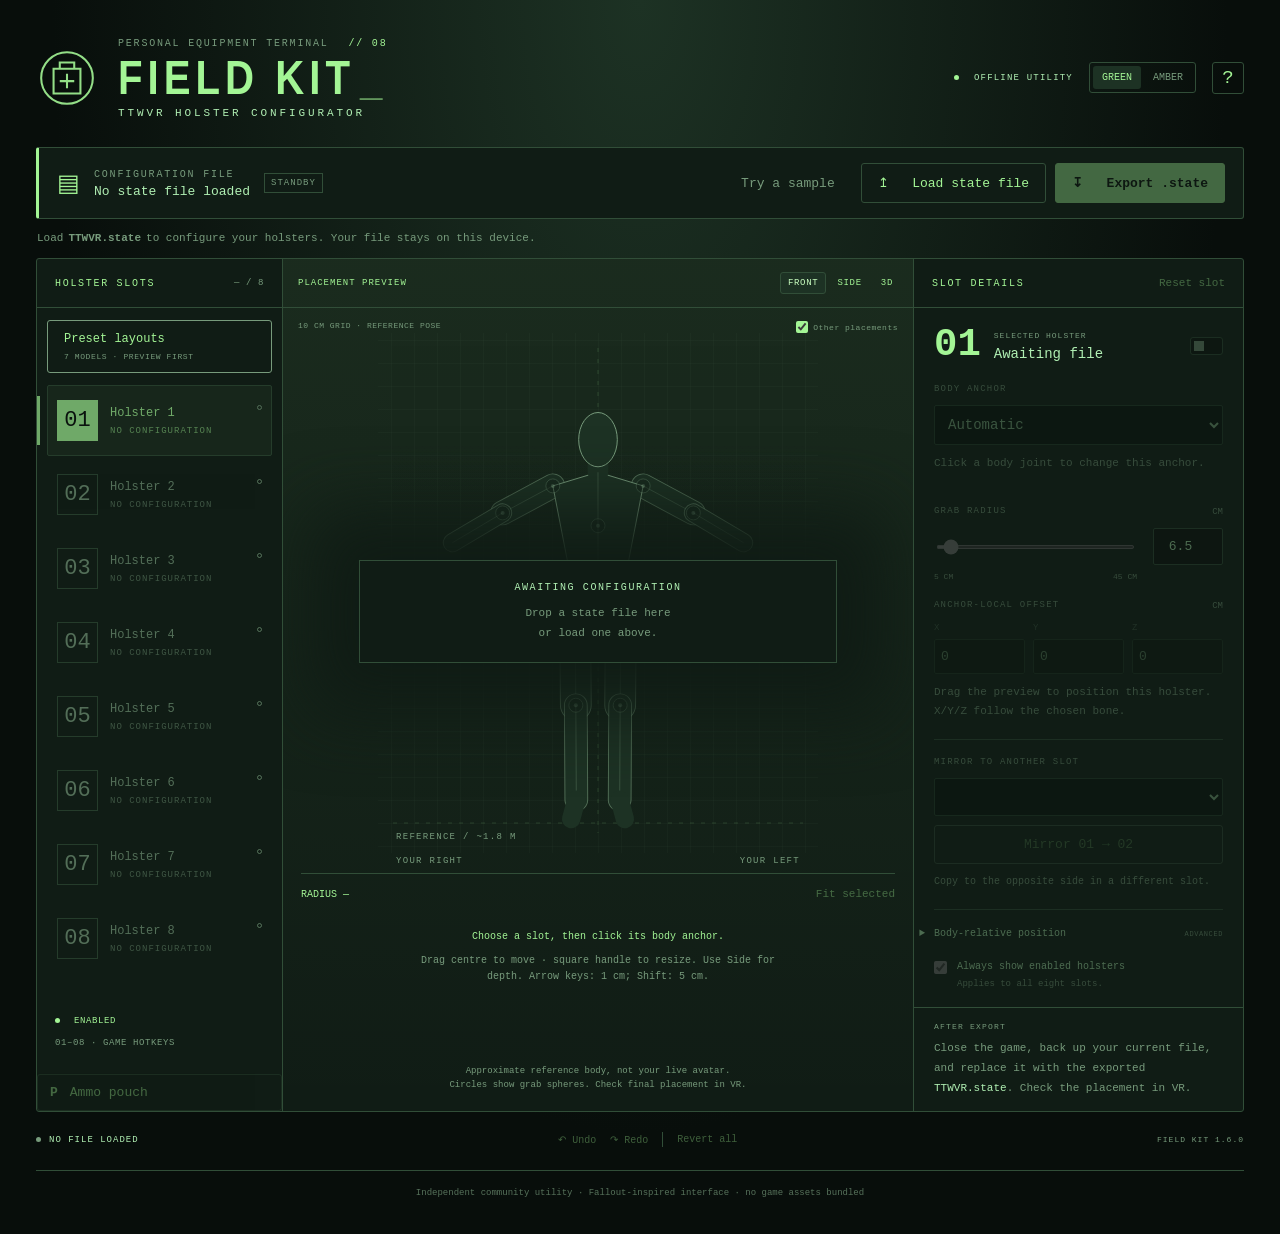
==== tools/holster-editor/index.html @ 1ef0daf2 "Add ammo pouches to presets and a 3D holster editor" ====
<!doctype html>
<!-- SPDX-License-Identifier: GPL-3.0-only -->
<html lang="en" data-theme="green">
<head>
<meta charset="utf-8">
<meta name="viewport" content="width=device-width, initial-scale=1">
<meta name="color-scheme" content="dark">
<meta http-equiv="Content-Security-Policy" content="default-src 'none'; script-src 'unsafe-inline'; style-src 'unsafe-inline'; img-src data: blob:; connect-src 'none'; base-uri 'none'; form-action 'none'">
<title>Field Kit · TTWVR Holster Editor</title>
<style>/* SPDX-License-Identifier: GPL-3.0-only */
:root{color-scheme:dark;--ink:#b0efb3;--muted:#779b7c;--accent:#a3f595;--bright:#c9ffc0;--line:#314e38;--dim:#1d3224;--panel:#101c15;--bg:#080e0b;--tint:rgba(163,245,149,.07);--alert:#edc58e;--red:#ffa5a1;font-family:Consolas,'Liberation Mono','Courier New',monospace;font-size:13px}
:root[data-theme=amber]{--ink:#eed29d;--muted:#ad946b;--accent:#ffc467;--bright:#ffe3ad;--line:#514329;--dim:#352d1e;--panel:#1b1810;--bg:#100e08;--tint:rgba(255,196,103,.07)}
*{box-sizing:border-box}body{margin:0;background:radial-gradient(ellipse at 50% 0,var(--dim),transparent 65%),var(--bg);color:var(--ink);min-height:100vh}button,input,select{font:inherit}button{cursor:pointer;border:1px solid var(--line);background:transparent;color:var(--accent);padding:11px 16px;border-radius:3px;transition:background .12s,border-color .12s}button:hover:not(:disabled){background:var(--tint);border-color:var(--accent)}button:disabled{cursor:default;opacity:.35}button.primary{background:var(--accent);border-color:var(--accent);color:var(--bg);font-weight:bold}button.primary:hover:not(:disabled){background:var(--bright)}button.quiet{border-color:transparent;color:var(--muted)}button.text-button{border:0;padding:2px 0;font-size:11px}button.icon-button{width:32px;height:32px;padding:0;font-size:19px}button:focus-visible,input:focus-visible,select:focus-visible,summary:focus-visible,[role=button]:focus-visible{outline:2px solid var(--bright);outline-offset:4px}button,input,select{touch-action:manipulation}h1,h2,h3,p{margin:0}.app{max-width:1440px;padding:36px 36px 18px;margin:auto}.masthead{display:flex;justify-content:space-between;align-items:center;gap:28px;margin-bottom:28px}.identity{display:flex;align-items:center;gap:20px}.emblem{width:62px;fill:none;stroke:var(--accent);stroke-width:2;opacity:.9}.eyebrow{font-size:10px;letter-spacing:1.8px;color:var(--muted);line-height:1.5}.serial{color:var(--accent);margin-left:12px}h1{font-family:'Arial Narrow','Liberation Sans Narrow',Impact,sans-serif;font-stretch:condensed;font-size:49px;line-height:1.05;letter-spacing:5px;font-weight:700;color:var(--accent)}.cursor{opacity:.55;margin-left:5px}.subtitle{font-size:11px;letter-spacing:2.9px;margin-top:5px}.header-controls{display:flex;align-items:center;gap:16px}.local-badge{font-size:9px;letter-spacing:1.2px;white-space:nowrap}.local-badge i,.dot-key i,.status-light{display:inline-block;background:var(--accent);border-radius:50%;width:5px;height:5px;margin-right:8px}.themes{display:flex;border:1px solid var(--line);padding:3px;border-radius:3px;gap:3px}.themes button{border:0;padding:6px 9px;font-size:10px;color:var(--muted)}.themes button[aria-pressed=true]{background:var(--dim);color:var(--accent)}.file-bar{display:flex;justify-content:space-between;align-items:center;gap:24px;border:1px solid var(--line);border-left:3px solid var(--accent);padding:15px 18px;background:var(--panel);border-radius:3px}.file-info{display:flex;align-items:center;gap:14px;min-width:0}.file-info>div{min-width:0}.file-icon{font-size:24px;color:var(--accent)}#filename{margin-top:2px;white-space:nowrap;overflow:hidden;text-overflow:ellipsis;max-width:340px}.badge{font-size:9px;letter-spacing:1px;color:var(--muted);border:1px solid var(--line);padding:4px 6px;white-space:nowrap}.badge.changed{color:var(--alert);border-color:var(--alert)}.file-actions{display:flex;gap:9px;flex-shrink:0}.notice{font-size:11px;color:var(--muted);min-height:39px;display:flex;align-items:center;flex-wrap:wrap;gap:0 5px;padding:10px 1px;line-height:1.55}.notice.error{color:var(--red)}.notice.success{color:var(--accent)}.workspace{display:grid;grid-template-columns:246px minmax(290px,1fr) 330px;border:1px solid var(--line);background:var(--panel);border-radius:3px;overflow:hidden;position:relative}.workspace.dragover{outline:2px dashed var(--accent);outline-offset:4px}.panel-title{display:flex;justify-content:space-between;align-items:center;padding:17px 18px;border-bottom:1px solid var(--line);height:49px;gap:8px}.panel-title h2{font-size:10px;letter-spacing:1.7px;font-weight:normal;color:var(--accent)}.panel-title>span{color:var(--muted);font-size:9px;letter-spacing:.6px}.slots-panel{border-right:1px solid var(--line);display:flex;flex-direction:column}.slot-list{padding:10px}.slot{width:100%;padding:14px 9px;border:1px solid transparent;display:flex;align-items:center;gap:12px;text-align:left;border-radius:2px;position:relative;margin-bottom:3px;color:var(--muted)}.slot:disabled{opacity:.65}.slot.selected{background:var(--tint);border-color:var(--line);color:var(--accent)}.slot.selected:before{content:'';position:absolute;width:3px;inset:10px auto 10px -11px;background:var(--accent)}.slot-num{font-size:22px;line-height:1;border:1px solid var(--line);width:41px;height:41px;display:grid;place-items:center;flex-shrink:0}.slot.selected .slot-num{border-color:var(--accent);background:var(--accent);color:var(--bg)}.slot-text{display:flex;flex-direction:column;gap:6px;flex:1;min-width:0}.slot-label{font-size:11px;white-space:nowrap}.slot-detail{font-size:9px;letter-spacing:1px;opacity:.7}.slot-dot{width:5px;height:5px;border:1px solid var(--muted);border-radius:50%;align-self:flex-start;margin-top:5px;flex-shrink:0}.slot-dot.on{background:var(--accent);border-color:var(--accent)}.slot-footer{margin-top:auto;padding:15px 18px 18px;display:flex;flex-direction:column;gap:12px;font-size:9px;color:var(--muted);letter-spacing:.6px}.dot-key{color:var(--accent)}.map-panel{min-width:0;display:flex;flex-direction:column;background:linear-gradient(180deg,var(--tint),transparent)}.body-view{position:relative;flex:1;min-height:440px;display:flex;align-items:center;justify-content:center;overflow:hidden}#body-map{width:100%;max-height:540px;display:block;overflow:visible}.map-grid{color:var(--accent);opacity:.13}.guide-line{stroke:var(--accent);stroke-width:.6;stroke-dasharray:4 7;opacity:.25}.figure-fill{fill:var(--tint);stroke:var(--muted);stroke-width:1.4;stroke-linejoin:round}.figure-detail{fill:none;stroke:var(--muted);stroke-width:1;opacity:.6}.map-direction{font:9px Consolas,monospace;letter-spacing:1.3px;fill:var(--muted)}.map-corner{position:absolute;top:18px;color:var(--muted);font-size:8px;line-height:1.6;letter-spacing:1px}.top-left{left:18px}.top-right{right:18px;font-size:12px;word-spacing:10px}.top-right span{opacity:.3}.anchor-point{cursor:pointer;color:var(--muted)}.anchor-point .hit-area{fill:transparent;stroke:none}.anchor-point .ring{fill:var(--panel);stroke:currentColor;stroke-width:1}.anchor-point .core{fill:currentColor}.anchor-point .anchor-label{fill:currentColor;font-size:8px;letter-spacing:.2px}.anchor-point .leader{fill:none;stroke:currentColor;stroke-width:.6;opacity:.6}.anchor-point.selected,.anchor-point:hover{color:var(--accent)}.anchor-point.selected .ring{stroke-width:2;fill:var(--dim)}.anchor-point.selected .core{r:4}.anchor-point[aria-disabled=true]{pointer-events:none;opacity:.35}.slot-marker circle{fill:var(--bg);stroke:var(--accent);stroke-width:1}.slot-marker text{fill:var(--accent);font:9px Consolas,monospace;text-anchor:middle;dominant-baseline:central}.slot-marker.selected circle{fill:var(--accent)}.slot-marker.selected text{fill:var(--bg);font-weight:bold}.slot-marker.off{opacity:.3}.slot-marker path{stroke:var(--accent);stroke-width:.7;opacity:.6}.map-empty{position:absolute;top:42%;left:12%;width:76%;text-align:center;background:var(--panel);border:1px solid var(--line);padding:18px 10px;box-shadow:0 0 70px 50px var(--panel)}.map-empty span{font-size:10px;letter-spacing:1.6px}.map-empty p{font-size:11px;color:var(--muted);line-height:1.8;margin-top:10px}.map-caption{text-align:center;font-size:11px;color:var(--accent);padding:0 12px 9px;line-height:1.5}.map-note{text-align:center;font-size:9px;line-height:1.6;color:var(--muted);padding:0 16px 17px}.editor-panel{border-left:1px solid var(--line)}.selected-heading{display:flex;align-items:center;gap:13px;padding:23px 20px 22px}.large-slot{font-size:39px;font-weight:bold;line-height:1;color:var(--accent)}.selected-heading .eyebrow{font-size:8px;letter-spacing:1px}h3{font-size:14px;font-weight:normal;color:var(--ink);margin-top:4px}.switch{position:relative;margin-left:auto;display:flex;align-items:center;flex-shrink:0}.switch input{position:absolute;opacity:0;width:100%;height:100%;cursor:pointer;margin:0}.switch>span:first-of-type{display:block;width:33px;height:18px;border:1px solid var(--line);background:var(--bg);border-radius:3px;pointer-events:none}.switch>span:first-of-type:before{content:'';display:block;width:10px;height:10px;margin:3px;background:var(--muted);transition:transform .15s}.switch input:checked+span{border-color:var(--accent)}.switch input:checked+span:before{background:var(--accent);transform:translateX(14px)}.switch input:focus-visible+span{outline:2px solid var(--accent);outline-offset:4px}.switch input:disabled+span{opacity:.35}#editor-form{padding:0 20px}fieldset{border:0;padding:0;margin:0;min-width:0}fieldset:disabled{opacity:.38}.field-label{display:block;font-size:9px;letter-spacing:1.2px;color:var(--muted);line-height:1.5}.field-heading{display:flex;justify-content:space-between;align-items:center;margin-top:23px;margin-bottom:10px}.unit{font-size:9px;color:var(--muted)}select,input[type=number]{background:var(--bg);color:var(--ink);border:1px solid var(--line);padding:10px 9px;border-radius:2px;width:100%;min-width:0}select{margin-top:8px;font-size:12px;line-height:1.5;cursor:pointer}input:invalid,input[aria-invalid=true]{border-color:var(--red)}.field-help{font-size:10px;color:var(--muted);line-height:1.7;margin-top:9px;min-height:33px}.radius-row{display:flex;align-items:center;gap:16px}.radius-row input[type=number]{width:70px;text-align:center;flex-shrink:0}.radius-row input[type=range]{width:100%;accent-color:var(--accent);cursor:pointer;height:4px}.range-labels{display:flex;justify-content:space-between;font-size:8px;color:var(--muted);padding-right:86px;margin-top:7px}.offset-heading{margin-top:24px}.coordinate-row{display:grid;grid-template-columns:repeat(3,minmax(0,1fr));gap:8px}.coordinate-row label{font-size:9px;color:var(--muted);letter-spacing:.5px}.coordinate-row input{margin-top:6px;font-size:12px;padding:9px 6px}.coordinate-row.disabled{opacity:.45}.coordinate-row input:disabled{cursor:default}details{border-top:1px solid var(--line);margin-top:19px;padding-top:15px}summary{font-size:10px;cursor:pointer;line-height:1.8;list-style:disclosure-closed;color:var(--ink)}details[open] summary{list-style:disclosure-open;margin-bottom:14px}summary span{font-size:7px;color:var(--muted);float:right;letter-spacing:.6px;margin-top:3px}.visibility{display:flex;gap:10px;align-items:flex-start;font-size:10px;line-height:1.5;margin:21px 0;cursor:pointer}.visibility input{accent-color:var(--accent);margin:2px 0 0;width:13px;height:13px;flex-shrink:0}.visibility small{display:block;color:var(--muted);font-size:9px;margin-top:4px}.apply-note{border-top:1px solid var(--line);padding:15px 20px 18px}.apply-note .eyebrow{font-size:8px;letter-spacing:1.2px}.apply-note p{font-size:10px;color:var(--muted);line-height:1.8;margin-top:6px}.apply-note b{font-weight:normal;color:var(--ink)}.status-bar{display:flex;align-items:center;gap:18px;justify-content:space-between;border-bottom:1px solid var(--line);padding:14px 0 16px;min-height:59px}.status-bar>div:first-child{font-size:9px;letter-spacing:1px}.status-light{background:var(--muted)}.status-light.changed{background:var(--alert)}.history{display:flex;gap:14px;align-items:center}.history button{border:0;padding:3px 0;font-size:10px}.separator{height:15px;border-left:1px solid var(--line)}.footer-version{color:var(--muted);font-size:8px;letter-spacing:1px}.footer-version span{margin:0 7px}.bottom-note{font-size:9px;color:var(--muted);text-align:center;padding:15px 0;opacity:.7;line-height:1.7}.sr-only{position:absolute;width:1px;height:1px;overflow:hidden;clip:rect(0,0,0,0);white-space:nowrap}dialog{background:var(--panel);color:var(--ink);border:1px solid var(--accent);border-radius:4px;padding:26px 32px;max-width:640px;width:calc(100% - 32px);max-height:88vh;line-height:1.8;box-shadow:0 24px 100px #000}dialog::backdrop{background:#000b}.dialog-heading{display:flex;justify-content:space-between;align-items:center;margin-bottom:10px}dialog h2{font-size:23px;color:var(--accent);font-weight:normal}dialog h3{margin-top:22px;color:var(--accent);font-size:14px}dialog p,dialog li{font-size:12px;color:var(--muted);margin-top:10px}dialog li{padding-left:5px;margin-bottom:10px}dialog ol{padding-left:19px}dialog b{color:var(--ink);font-weight:normal}code{font-family:inherit;color:var(--ink)}code.path{display:block;padding:10px 12px;background:var(--bg);border:1px solid var(--line);font-size:11px;overflow-wrap:anywhere;margin-top:8px}[hidden]{display:none!important}
@media(min-width:1500px){.app{padding-top:48px}.body-view{min-height:500px}.slot{padding-top:16px;padding-bottom:16px}}
@media(max-width:1150px){.app{padding:24px 22px}.workspace{grid-template-columns:212px minmax(260px,1fr) 300px}.local-badge{display:none}.slot{gap:9px;padding-left:6px}.slot-num{width:34px;height:36px;font-size:19px}.slot-label{font-size:10px}.slot-list{padding:8px}.file-actions{gap:5px}.file-actions button{padding:10px 12px}.file-info{gap:9px}.file-info .badge{display:none}#filename{max-width:260px}}
@media(max-width:940px){.workspace{grid-template-columns:minmax(280px,1fr) 330px}.slots-panel{grid-column:1/-1;border-right:0;border-bottom:1px solid var(--line)}.slot-list{display:grid;grid-template-columns:repeat(4,minmax(0,1fr));gap:3px}.slot{padding:9px 5px;margin:0}.slot.selected:before{inset:auto 10px -2px 10px;width:auto;height:2px}.slot-detail{font-size:8px}.slot-footer{display:none}.slot-dot{display:none}.masthead{gap:12px}.identity{gap:14px}.emblem{width:46px}.eyebrow{font-size:9px}h1{font-size:42px}.header-controls{gap:10px}.file-bar{gap:15px}.file-actions button.quiet{display:none}.footer-version{display:none}}
@media(max-width:640px){.app{padding:20px 12px 8px}.masthead{align-items:flex-start;margin-bottom:20px}.emblem{display:none}.identity .eyebrow{font-size:7px;letter-spacing:1px}h1{font-size:34px}.subtitle{font-size:8px;letter-spacing:1.8px}.serial{display:none}.header-controls{gap:7px;padding-top:4px}.themes button{font-size:8px;padding:5px}.icon-button{flex-shrink:0}.file-bar{align-items:stretch;flex-direction:column;gap:14px;padding:13px}.file-actions{display:flex}.file-actions button{flex:1}.file-info .badge{display:block;margin-left:auto}.file-icon{font-size:21px}#filename{max-width:240px;font-size:12px}.workspace{grid-template-columns:1fr}.map-panel{border-bottom:1px solid var(--line)}.editor-panel{border-left:0}.slot-list{grid-template-columns:repeat(2,minmax(0,1fr))}.slot{gap:10px;padding:7px}.slot-label{font-size:11px}.slot-detail{font-size:8px}.body-view{min-height:0}.body-view svg{max-height:460px}.map-corner{font-size:7px}.status-bar{align-items:flex-start;gap:13px;flex-direction:column}.status-bar>div:first-child{font-size:8px}.history{width:100%;justify-content:flex-end}.notice{font-size:10px}.coordinate-row input{padding:12px 9px}.selected-heading{padding-top:18px;padding-bottom:18px}.apply-note p{font-size:11px}dialog{padding:20px}.slot-list .slot.selected:before{inset:7px auto 7px -3px;height:auto;width:2px}}
@media(prefers-reduced-motion:reduce){*{transition:none!important;scroll-behavior:auto!important}}

/* Readable primary controls at desktop scale. */
select{font-size:14px}.slot-label{font-size:12px}.coordinate-row input{font-size:13px}.field-help,.apply-note p{font-size:11px}.anchor-point .anchor-label{font-size:9px}

/* Placement editor: reference figure and true-radius orthographic projections. */
.view-tabs{display:flex;gap:3px}.view-tabs button{padding:5px 7px;font-size:9px;letter-spacing:.7px;border-color:transparent}.view-tabs button[aria-pressed=true]{background:var(--dim);border-color:var(--line);color:var(--bright)}.preview-toolbar{display:flex;justify-content:space-between;gap:10px;padding:13px 15px 0;font-size:8px;letter-spacing:.5px;color:var(--muted)}.preview-toolbar label{display:flex;gap:5px;align-items:center;white-space:nowrap}.preview-toolbar input{accent-color:var(--accent);margin:0;width:12px;height:12px}.body-view{min-height:0;flex:0 0 auto}#body-map{touch-action:none;user-select:none;overflow:hidden}.body-outline{fill:none;stroke:var(--muted);stroke-linecap:round;stroke-linejoin:round;opacity:.65}.body-limb{fill:none;stroke:var(--dim);stroke-linecap:round;stroke-linejoin:round}.body-bone{fill:none;stroke:var(--muted);opacity:.45}.body-torso{fill:var(--dim);stroke:var(--muted);stroke-width:1;stroke-linejoin:round}.holster-volume .grab-sphere{fill:var(--tint);stroke:var(--muted);stroke-width:1;stroke-dasharray:3 4;pointer-events:none}.holster-volume.selected .grab-sphere{fill:var(--tint);stroke:var(--accent);stroke-width:1.5;stroke-dasharray:none}.holster-volume.off{opacity:.4}.holster-volume.selected.off{opacity:.85}.holster-volume.off .grab-sphere{stroke-dasharray:5 4}.holster-centre{cursor:grab;touch-action:none}.holster-centre:active{cursor:grabbing}.holster-centre circle{fill:var(--panel);stroke:var(--accent);stroke-width:1}.holster-centre text{fill:var(--accent);font:10px Consolas,monospace;text-anchor:middle;dominant-baseline:central;pointer-events:none}.selected .holster-centre circle{fill:var(--accent);stroke:var(--bright)}.selected .holster-centre text{fill:var(--bg);font-weight:bold}.offset-line{stroke:var(--accent);stroke-width:1;stroke-dasharray:3 3;opacity:.7;pointer-events:none}.radius-handle{fill:var(--bg);stroke:var(--bright);stroke-width:2;cursor:ew-resize;touch-action:none}.preview-readout{display:flex;justify-content:space-between;align-items:center;margin:0 18px 15px;padding:12px 0;border-top:1px solid var(--line);color:var(--accent);font-size:10px;gap:8px}.map-caption{font-size:10px}.map-note{font-size:10px;max-width:420px;margin:0 auto;padding-bottom:12px}.reference-note{color:var(--muted);font-size:9px;margin-top:auto;padding-bottom:18px}.mirror-panel{border-top:1px solid var(--line);margin-top:19px;padding-top:16px}.mirror-panel select{font-size:12px}.mirror-panel button{width:100%;margin-top:9px;border-color:var(--muted)}.mirror-panel .field-help{font-size:10px;min-height:0}.field-heading{margin-top:18px}.selected-heading{padding-top:18px;padding-bottom:18px}.visibility{margin:16px 0}.apply-note{padding-top:10px;padding-bottom:12px}.map-panel>.panel-title{padding-left:15px;padding-right:12px}.map-panel>.panel-title h2{font-size:9px;letter-spacing:1px}.anchor-point .ring{stroke-width:1}.anchor-point.selected .ring{stroke-width:2}
@media(max-width:1150px){.preview-toolbar{font-size:7px;padding-left:10px;padding-right:10px}.map-panel>.panel-title{padding-left:10px;padding-right:7px}.map-panel>.panel-title h2{font-size:8px;letter-spacing:.3px}.view-tabs button{font-size:8px;padding:5px}.preview-readout{font-size:9px;margin-left:10px;margin-right:10px}}
@media(max-width:640px){.body-view svg{max-height:540px}.preview-toolbar{font-size:8px}.map-panel>.panel-title h2{font-size:10px;letter-spacing:1px}.view-tabs button{font-size:10px;padding:5px 10px}}

/* Preset library: compare layouts without changing the working state. */
.preset-launch{margin:12px 10px 2px;text-align:left;border-color:var(--muted);font-size:12px}.preset-launch span{display:block;color:var(--muted);font-size:8px;letter-spacing:.6px;margin-top:6px}#presets{max-width:1040px;padding:24px 28px}#presets .dialog-heading h2{margin-top:4px}#presets .preset-intro{margin:0 0 20px}#presets .preset-browser{display:grid;grid-template-columns:190px minmax(0,1fr);gap:26px}.preset-list{display:flex;flex-direction:column;gap:8px}.preset-list button{text-align:left;padding:14px 12px;color:var(--muted)}.preset-list button[aria-pressed=true]{background:var(--tint);border-color:var(--accent);color:var(--accent)}.preset-card-title,.preset-card-tag{display:block}.preset-card-title{font-size:13px}.preset-card-tag{font-size:8px;letter-spacing:.4px;margin-top:7px;color:var(--muted)}#presets .preset-detail h3{margin:0;font-size:18px}#presets .preset-detail>p{margin-top:8px;font-size:11px}.preset-options{display:grid;grid-template-columns:1fr 1fr;gap:15px;margin:15px 0}.preset-options label{font-size:8px;letter-spacing:.8px;color:var(--muted)}.preset-options select{font-size:11px;margin-top:5px;letter-spacing:0}.preset-projections{display:grid;grid-template-columns:1fr 1fr;gap:10px;background:var(--bg);border:1px solid var(--line);padding:12px 8px 0}.preset-projections figure{margin:0;min-width:0}.preset-projections figcaption{text-align:center;font-size:7px;letter-spacing:.7px;color:var(--muted)}.preset-projections svg{display:block;width:100%;height:auto;max-height:320px}.preset-volume .holster-centre{cursor:default}#presets .preset-metrics{color:var(--accent);font-size:10px}.preset-pairs{display:grid;grid-template-columns:1fr 1fr;gap:4px 12px;padding:0;list-style:none;margin:10px 0}#presets .preset-pairs li{font-size:9px;margin:0;padding:0}#presets .preset-caveat{font-size:10px;border-top:1px solid var(--line);padding-top:12px;margin-top:18px}#presets .preset-apply-row{display:flex;align-items:center;justify-content:space-between;gap:20px;margin-top:16px}#presets .preset-apply-row p{font-size:10px;max-width:580px;margin:0}#presets .preset-apply-row button{flex-shrink:0}.preset-options select:focus-visible{outline-offset:2px}
@media(max-width:700px){#presets{padding:18px}#presets .preset-browser{grid-template-columns:1fr;gap:20px}.preset-list{display:grid;grid-template-columns:1fr 1fr;gap:7px}.preset-list button{padding:10px}.preset-card-title{font-size:11px}.preset-card-tag{font-size:7px}.preset-options{grid-template-columns:1fr;gap:10px}.preset-pairs{grid-template-columns:1fr}#presets .preset-apply-row{flex-direction:column;align-items:stretch}.preset-projections{gap:0;padding:8px 0 0}.preset-projections figcaption{font-size:6px;letter-spacing:0}.preset-launch{margin-bottom:6px}}

/* Waist reference and gear layout options. */
.body-belt{fill:var(--panel);stroke:var(--muted);stroke-width:1.1;stroke-linejoin:round}.body-buckle{fill:var(--dim);stroke:var(--accent);stroke-width:1}.preset-options{grid-template-columns:1fr 1fr 1fr;gap:10px}.preset-options select:disabled{opacity:.45;cursor:default}
@media(max-width:700px){.preset-options{grid-template-columns:1fr}}

[hidden]{display:none!important}
.pouch-button{display:flex;align-items:center;gap:12px;width:100%;text-align:left;margin-top:8px;padding:10px 12px}
.pouch-button span{font-weight:bold}
.pouch-button[aria-pressed="true"]{border-color:var(--accent);color:var(--accent)}
#pouch-panel{padding:0 18px 18px}
#pouch-fields{border:0;margin:0;padding:0;min-width:0}

/* Orthographic 3D reference and translation gizmo. */
#body-map.orbit-view{cursor:grab}
#body-map.orbit-view:active{cursor:grabbing}
.orbit-view>.map-grid,.orbit-view>.guide-line{display:none}
.orbit-floor{fill:none;stroke:var(--muted);stroke-width:.6;opacity:.36}
.orbit-bone{fill:color-mix(in srgb,var(--muted) var(--light),var(--panel));stroke:color-mix(in srgb,var(--muted) var(--light),var(--panel));stroke-width:.4;stroke-linejoin:round}
.axis{cursor:move;touch-action:none}
.axis-right{color:#ef9c83}.axis-forward{color:#76d2b3}.axis-up{color:#8fc7ff}
.axis-line{fill:none;stroke:currentColor;stroke-width:2.4}
.axis-tip{fill:currentColor;stroke:var(--bg);stroke-width:.6}
.axis text{fill:currentColor;stroke:var(--bg);stroke-width:3;paint-order:stroke;font-weight:bold;font-size:11px;text-anchor:middle;dominant-baseline:central}
.axis-hit{fill:none;stroke:transparent;stroke-width:13;pointer-events:stroke}
.axis:hover .axis-line,.axis:focus .axis-line{stroke-width:4}
.pouch-side-choice{display:flex;align-items:center;gap:.8em;margin:0 0 12px;font-size:11px}
.pouch-side-choice select{width:auto;margin:0;padding:5px 10px}
[data-preset-pouch] .holster-centre circle{stroke-dasharray:2 1}

.pouch-leader{fill:none;stroke:var(--accent);stroke-width:1}
.pouch-pin{fill:var(--accent)}
</style>
</head>
<body>
<div class="app">
  <header class="masthead">
    <div class="identity">
      <svg class="emblem" viewBox="0 0 60 60" aria-hidden="true"><circle cx="30" cy="30" r="25"/><path d="M17 21h26v24H17zM23 21v-6h14v6M30 26v14M23 33h14"/></svg>
      <div><p class="eyebrow">PERSONAL EQUIPMENT TERMINAL <span class="serial">// 08</span></p><h1>FIELD KIT<span class="cursor">_</span></h1><p class="subtitle">TTWVR HOLSTER CONFIGURATOR</p></div>
    </div>
    <div class="header-controls"><span class="local-badge"><i></i> OFFLINE UTILITY</span><div class="themes" role="group" aria-label="Display color"><button type="button" id="green" aria-pressed="true">GREEN</button><button type="button" id="amber" aria-pressed="false">AMBER</button></div><button type="button" class="icon-button" id="help" aria-label="Open instructions">?</button></div>
  </header>

  <section class="file-bar" aria-label="Configuration file">
    <div class="file-info"><span class="file-icon" aria-hidden="true">▤</span><div><p class="eyebrow" id="file-kind">CONFIGURATION FILE</p><p id="filename">No state file loaded</p></div><span id="file-badge" class="badge">STANDBY</span></div>
    <div class="file-actions"><button type="button" id="demo" class="quiet">Try a sample</button><button type="button" id="load">↥ &nbsp; Load state file</button><button type="button" id="export" class="primary" disabled>↧ &nbsp; Export .state</button><input id="file-input" type="file" accept=".state,.txt,.bak,.ini" hidden></div>
  </section>
  <div id="notice" class="notice" role="status" aria-live="polite">Load <strong>TTWVR.state</strong> to configure your holsters. Your file stays on this device.</div>

  <main class="workspace" id="drop-zone">
    <section class="slots-panel" aria-labelledby="slots-title"><div class="panel-title"><h2 id="slots-title">HOLSTER SLOTS</h2><span id="enabled-count">— / 8</span></div><button type="button" id="open-presets" class="preset-launch">Preset layouts <span>7 MODELS · PREVIEW FIRST</span></button><div id="slot-list" class="slot-list"></div><div class="slot-footer"><span class="dot-key"><i></i> ENABLED</span><span>01–08 · GAME HOTKEYS</span></div>
      <button type="button" id="select-pouch" class="pouch-button" aria-pressed="false" disabled><span>P</span> Ammo pouch</button>
    </section>

    <section class="map-panel" aria-labelledby="map-title">
      <div class="panel-title"><h2 id="map-title">PLACEMENT PREVIEW</h2><div class="view-tabs" role="group" aria-label="Preview direction"><button type="button" id="view-front" aria-pressed="true">FRONT</button><button type="button" id="view-side" aria-pressed="false">SIDE</button><button type="button" id="view-orbit" aria-pressed="false">3D</button></div></div>
      <div class="preview-toolbar"><span>10 CM GRID · REFERENCE POSE</span><button type="button" id="orbit-reset" class="text-button" hidden>Reset view</button><label><input type="checkbox" id="show-other" checked> Other placements</label></div>
      <div class="body-view">
        <svg id="body-map" viewBox="0 0 440 540" role="group" aria-label="Holster placement preview. Drag the numbered centre to move; drag the square handle to resize.">
          <defs><pattern id="grid" x="220" y="490" width="23" height="23" patternUnits="userSpaceOnUse"><path d="M23 0H0V23" fill="none" stroke="currentColor" stroke-width=".4"/></pattern></defs>
          <rect width="440" height="520" fill="url(#grid)" class="map-grid"/>
          <path class="guide-line" d="M220 15V500M15 490H425"/>
          <g id="reference-body" aria-hidden="true"></g>
          <g id="anchor-points"></g><g id="slot-markers"></g>
          <g id="preview-handles"></g>
          <text x="18" y="530" id="direction-left" class="map-direction">YOUR RIGHT</text><text x="422" y="530" id="direction-right" text-anchor="end" class="map-direction">YOUR LEFT</text>
        </svg>
        <div id="map-empty" class="map-empty"><span>AWAITING CONFIGURATION</span><p>Drop a state file here<br>or load one above.</p></div>
      </div>
      <div class="preview-readout"><span id="preview-measure">RADIUS —</span><button type="button" id="fit-preview" class="text-button">Fit selected</button></div>
      <p class="map-caption" id="map-caption">Choose a slot, then click its body anchor.</p>
      <p class="map-note" id="preview-hint">Drag centre to move · square handle to resize.<br>Use Side for depth. Arrow keys move 1 cm; Shift moves 5 cm.</p>
      <p class="map-note reference-note">Approximate reference body, not your live avatar.<br>Circles show grab spheres. Check final placement in VR.</p>
    </section>

    <section class="editor-panel" aria-labelledby="editor-title">
      <div class="panel-title"><h2 id="editor-title">SLOT DETAILS</h2><button type="button" class="text-button" id="reset-slot" disabled>Reset slot</button></div>
      <div class="selected-heading" id="holster-heading"><span class="large-slot" id="selected-number">01</span><div><p class="eyebrow">SELECTED HOLSTER</p><h3 id="selected-name">Awaiting file</h3></div><label class="switch" title="Enable this holster"><input type="checkbox" id="enabled" disabled><span></span><span class="sr-only">Enable selected holster</span></label></div>
      <form id="editor-form" novalidate>
        <fieldset id="editor-fields" disabled>
          <label class="field-label" for="anchor">BODY ANCHOR</label><select id="anchor"></select>
          <p class="field-help" id="anchor-help">Pick an anchor on the map or from this list.</p>
          <div class="field-heading"><label class="field-label" for="radius">GRAB RADIUS</label><span class="unit">CM</span></div>
          <div class="radius-row"><input type="range" id="radius-slider" min="5" max="45" step="0.1" value="6.5" aria-label="Grab radius in centimetres"><input type="number" id="radius" min="5" max="45" step="any" value="6.5" aria-label="Grab radius in centimetres"></div><div class="range-labels"><span>5 CM</span><span>45 CM</span></div>
          <div class="field-heading offset-heading"><span class="field-label">ANCHOR-LOCAL OFFSET</span><span class="unit">CM</span></div>
          <div class="coordinate-row" id="offset-fields"><label>X<input type="number" id="offset-x" step="any" value="0" aria-label="Anchor-local X offset in centimetres"></label><label>Y<input type="number" id="offset-y" step="any" value="0" aria-label="Anchor-local Y offset in centimetres"></label><label>Z<input type="number" id="offset-z" step="any" value="0" aria-label="Anchor-local Z offset in centimetres"></label></div>
          <p class="field-help" id="offset-help">Axes follow the chosen bone. Changing the anchor keeps these offsets.</p>
          <div class="mirror-panel"><label class="field-label" for="mirror-target">MIRROR TO ANOTHER SLOT</label><select id="mirror-target" aria-describedby="mirror-description"></select><button type="button" id="mirror-slot">Mirror to opposite side</button><p class="field-help" id="mirror-description">Replaces the destination’s anchor, offset, radius and enabled state. Undo restores it.</p></div>
          <details id="fallback-details"><summary>Body-relative position <span>ADVANCED</span></summary><div class="coordinate-row"><label>FORWARD<input type="number" id="position-f" step="any" value="0" aria-label="Body-relative forward position in centimetres"></label><label>RIGHT<input type="number" id="position-r" step="any" value="0" aria-label="Body-relative right position in centimetres"></label><label>UP<input type="number" id="position-u" step="any" value="0" aria-label="Body-relative up position in centimetres"></label></div><p class="field-help">Automatic anchoring uses this saved position to choose a nearby bone when the avatar is ready. A fixed bone anchor drives the position afterward.</p></details>
          <label class="visibility"><input type="checkbox" id="show" checked><span>Always show enabled holsters<small>Applies to all eight slots.</small></span></label>
        </fieldset>
      </form>
      <div id="pouch-panel" hidden>
        <p id="pouch-status" class="field-help"></p>
        <button type="button" id="place-pouch" hidden>Set initial position</button>
        <fieldset id="pouch-fields">
          <label class="field-label" for="pouch-anchor">BODY ANCHOR</label>
          <select id="pouch-anchor"><option value="body">Body-relative</option></select>
          <div class="field-heading"><label class="field-label" for="pouch-radius">GRAB RADIUS</label><span class="unit">CM</span></div>
          <div class="radius-row"><input type="range" id="pouch-radius-slider" min="5" max="45" step="0.1" aria-label="Ammo pouch grab radius in centimetres"><input type="number" id="pouch-radius" min="5" max="45" step="any" placeholder="Default" aria-label="Ammo pouch grab radius in centimetres"></div>
          <div class="range-labels"><span>5 CM</span><span>45 CM</span></div>
          <button type="button" class="text-button" id="pouch-default-radius">Use game radius</button>
          <div class="field-heading"><span class="field-label">REFERENCE POSITION</span><span class="unit">CM</span></div>
          <div class="coordinate-row">
            <label>RIGHT<input id="pouch-right" type="number" step="any" aria-label="Ammo pouch right in centimetres"></label>
            <label>FORWARD<input id="pouch-forward" type="number" step="any" aria-label="Ammo pouch forward in centimetres"></label>
            <label>HEIGHT<input id="pouch-height" type="number" step="any" aria-label="Ammo pouch height above the floor in centimetres"></label>
          </div>
          <p class="field-help">Negative right moves left. Negative forward moves behind you.</p>
        </fieldset>
      </div>
      <div class="apply-note"><span class="eyebrow">AFTER EXPORT</span><p>Close the game, back up your current file, and replace it with the exported <b>TTWVR.state</b>. Check the placement in VR.</p></div>
    </section>
  </main>
  <footer class="status-bar"><div><span class="status-light" id="status-light"></span><span id="change-status">NO FILE LOADED</span></div><div class="history"><button type="button" id="undo" disabled>↶ Undo</button><button type="button" id="redo" disabled>↷ Redo</button><span class="separator"></span><button type="button" id="revert" disabled>Revert all</button></div><span class="footer-version">FIELD KIT 1.6.0</span></footer>
  <p class="bottom-note">Independent community utility · Fallout-inspired interface · no game assets bundled</p>
</div>
<dialog id="presets" aria-labelledby="presets-title">
  <div class="dialog-heading"><div><p class="eyebrow">EQUIPMENT LAYOUTS</p><h2 id="presets-title">Choose your reach.</h2></div><button type="button" id="close-presets" class="icon-button" aria-label="Close preset layouts">×</button></div>
  <p class="preset-intro">Belt pouches, hip holsters and vest pockets. Choose a gear layout and adjust it to your reach.</p>
  <div class="preset-browser">
    <div id="preset-list" class="preset-list" role="group" aria-label="Preset layouts"></div>
    <div class="preset-detail">
      <h3 id="preset-name"></h3><p id="preset-description"></p>
      <div class="preset-options"><label>PAIRED SLOT ORDER<select id="preset-side"><option value="right">Odd slots on your right</option><option value="left">Odd slots on your left</option></select></label><label>EXTRA FORWARD REACH<select id="preset-forward"><option value="0">Standard spacing</option><option value="5">5 cm farther forward</option><option value="10">10 cm farther forward</option></select></label><label>PIP-BOY ARM<select id="preset-pipboy" title="Choose the arm already carrying your Pip-Boy. This does not move it."><option value="right">Right — keep clear</option><option value="left">Left — keep clear</option></select></label></div>
      <label class="pouch-side-choice">Ammo pouch <select id="preset-pouch-side"><option value="left">Left side</option><option value="right">Right side</option></select></label>
      <div class="preset-projections"><figure><figcaption>FRONT · YOUR RIGHT | YOUR LEFT</figcaption><svg id="preset-front" viewBox="0 0 440 540" role="img" aria-label="Preset front preview"></svg></figure><figure><figcaption>SIDE · BEHIND | IN FRONT</figcaption><svg id="preset-side-view" viewBox="0 0 440 540" role="img" aria-label="Preset side preview"></svg></figure></div>
      <p class="preset-metrics" id="preset-metrics"></p><ul id="preset-pairs" class="preset-pairs"></ul>
      <p id="preset-note"></p>
    </div>
  </div>
  <p class="preset-caveat">Reference pose only: spacing changes as you move. These are starting layouts, not headset-tested fits. Fine-tune with your equipment and wrist Pip-Boy in VR.</p>
  <div class="preset-apply-row"><p id="preset-impact" aria-live="polite"></p><button type="button" id="apply-preset" class="primary" disabled>Apply layout</button></div>
</dialog>
<dialog id="instructions"><div class="dialog-heading"><p class="eyebrow">FIELD MANUAL</p><button type="button" id="close-help" class="icon-button" aria-label="Close instructions">×</button></div><h2>Configure. Export. Equip.</h2><ol><li><b>Quit Fallout and your mod manager.</b> This tool edits a copy; the game writes its state when it closes.</li><li><b>Load TTWVR.state.</b> It contains the numbered holsters and their anchors. A savegame or TTWVR.ini is a different file.</li><li><b>Choose a slot and an anchor.</b> Numbers match the game’s 1–8 hotkeys. Drag its numbered centre to position it; drag the square handle to resize its grab sphere. Use Front for left/right and Side for depth. Both views adjust height. Arrow keys move 1 cm (Shift: 5 cm). Numeric controls remain available.</li><li><b>Export the file.</b> Keep a backup of the original and replace it with the downloaded copy. Its filename must be <code>TTWVR.state</code>, without a browser-added “(1)”.</li><li><b>Launch the game and check the fit.</b> The preview uses an approximate reference body and pose. Fine placement depends on your avatar and calibration.</li></ol><h3>Ammo pouch</h3><p>Select <b>Ammo pouch</b> below the eight slots. In <b>3D</b>, drag the background to orbit and drag the R, F or U arrow to move right, forward or up. You can also drag <b>P</b> in Front and Side or enter its right, forward and floor height in centimetres. If your file has no saved pouch, choose <b>Set initial position</b> to place one. Undo or Reset pouch restores the loaded placement.</p><h3>Start from a preset</h3><p><b>Preset layouts</b> offers seven belt, vest and holster layouts, from four to eight enabled holsters. The P marks the ammo pouch. Choose its side and preview its reach before applying. One export saves the pouch and holsters together. Utility rig puts one forearm target opposite the selected Pip-Boy arm; this remains independent of pair order. One Undo restores your previous layout. Slots outside the chosen layout are disabled while their positions are retained. Visibility, calibration and other state sections stay as loaded. Export and check your reach in VR.</p><h3>Body holsters behind you?</h3><p>Field Kit 1.1–1.3 reversed front and back in the preview. If you exported body placements with those versions, this moves centres behind the reference body to the front. It affects pelvis, chest and leg anchors, including disabled slots; arms and Automatic slots stay unchanged. Intentionally rear-mounted body holsters would also move. Review the Side view, then export. One Undo restores the layout. Loading a file never repairs it automatically.</p><button type="button" id="repair-body" disabled>Repair old body placement</button><h3>Mirror a holster</h3><p>Choose a different destination slot under <b>Mirror to another slot</b>, then press the mirror button. Right upper arm becomes left upper arm, for example, with the matching local offset and grab radius. The destination is replaced in one undoable action. Subsequent edits are independent; this does not link the slots. Automatic slots show and mirror their saved position relative to the eyes. TTWVR chooses the nearest bone when the avatar loads.</p><h3>Where is the file?</h3><p><b>Windows</b> — your Documents folder, which may be redirected to OneDrive:</p><code class="path">My Games\FalloutNV\TTWVR.state</code><p><b>Linux / Proton</b> — inside the prefix used by your VR profile:</p><code class="path">drive_c/users/steamuser/Documents/My Games/FalloutNV/TTWVR.state</code><p>TTWVR stores this configuration in New Vegas’s <code>FalloutNV</code> folder. Place a holster in VR and quit once if the holster sections have not been created yet.</p><h3>What gets edited?</h3><p>Holsters use <code>[SavedSlots]</code> and <code>[SavedSlotsOn]</code>. The ammo pouch uses <code>[SavedPouch]</code>. Select <b>Ammo pouch</b> to change its body anchor or grab radius. Other sections, encoding and line endings are preserved. This does not assign weapons to hotkeys or change a savegame.</p><p><b>Automatic</b> removes an explicit bone binding. TTWVR then chooses a nearby bone from the saved body-relative position. New explicit bindings start at a zero local offset; adjust the offset or finish placement in VR.</p><p class="field-help">Runs entirely offline. No installation, uploads, runtime libraries or network connection required. Original tool code: GPL-3.0-only.</p></dialog>
<script>/* SPDX-License-Identifier: GPL-3.0-only */
/* Lossless TTWVR state editor. No filesystem or network access. */
(function (root) {
  'use strict';
  const ANCHORS = Object.freeze([
    ['auto', 'Automatic'], ['pelvis', 'Pelvis'], ['chest', 'Chest'],
    ['left_upper_arm', 'Left upper arm'], ['right_upper_arm', 'Right upper arm'],
    ['left_forearm', 'Left forearm'], ['right_forearm', 'Right forearm'],
    ['left_thigh', 'Left thigh'], ['right_thigh', 'Right thigh'],
    ['left_shin', 'Left shin'], ['right_shin', 'Right shin']
  ].map(([id, label]) => Object.freeze({id, label})));
  const names = new Set(ANCHORS.map(a => a.id));
  const numberPattern = /^[+-]?(?:\d+(?:\.\d*)?|\.\d+)(?:e[+-]?\d+)?$/i;
  const clone = value => JSON.parse(JSON.stringify(value));
  function number(value, label) {
    if (!numberPattern.test(String(value)) || !Number.isFinite(Number(value)) || !Number.isFinite(Math.fround(Number(value)))) {
      throw new Error(`${label} must be a finite number.`);
    }
    return Number(value);
  }
  function decode(bytes) {
    if (!(bytes instanceof Uint8Array)) bytes = new Uint8Array(bytes);
    if (bytes.length > 4 * 1024 * 1024) throw new Error('This file is larger than 4 MB. Choose the TTWVR.state configuration file.');
    let encoding = 'utf-8', bom = 0;
    if (bytes[0] === 0xff && bytes[1] === 0xfe) { encoding = 'utf-16le'; bom = 2; }
    else if (bytes[0] === 0xfe && bytes[1] === 0xff) { encoding = 'utf-16be'; bom = 2; }
    else if (bytes[0] === 0xef && bytes[1] === 0xbb && bytes[2] === 0xbf) bom = 3;
    let text;
    try { text = new TextDecoder(encoding, {fatal: true, ignoreBOM: true}).decode(bytes.subarray(bom)); }
    catch { throw new Error('Unsupported text encoding. Use the original UTF-8 or UTF-16 TTWVR.state file.'); }
    if (text.includes('\0')) throw new Error('This looks like a binary file. Choose TTWVR.state, not a game save.');
    return {text, encoding, bom: bytes.slice(0, bom)};
  }
  function encode(text, encoding, bom) {
    let payload;
    if (encoding === 'utf-8') payload = new TextEncoder().encode(text);
    else {
      payload = new Uint8Array(text.length * 2);
      const view = new DataView(payload.buffer);
      for (let i = 0; i < text.length; i++) view.setUint16(i * 2, text.charCodeAt(i), encoding === 'utf-16le');
    }
    const out = new Uint8Array(bom.length + payload.length); out.set(bom); out.set(payload, bom.length); return out;
  }
  function readPouch(section) {
    const refs = {};
    const pouch = {body: null, bone: null, offset: null, radius: null};
    for (const r of section?.records || []) {
      const t = r.value.split(/\s+/);
      let field;
      if (t[0] === 'anchor') {
        field = 'anchor';
        if (t.length !== 14 || !/^[0-3]$/.test(t[1])) throw new Error('Unrecognized ammo pouch anchor.');
        pouch.bone = Number(t[1]);
        pouch.offset = t.slice(2, 5).map(v => number(v, 'Pouch translation'));
        pouch.rotation = t.slice(5).map(v => number(v, 'Pouch orientation'));
      } else if (t[0] === 'radius') {
        field = 'radius';
        if (t.length !== 2) throw new Error('Unrecognized ammo pouch radius.');
        pouch.radius = number(t[1], 'Pouch radius');
      } else if (/^[+\-.\d]/.test(t[0])) {
        field = 'body';
        if (t.length !== 4) throw new Error('Unrecognized ammo pouch position.');
        pouch.body = t.map(v => number(v, 'Pouch position'));
      } else continue;
      if (refs[field]) throw new Error('Duplicate ammo pouch record.');
      refs[field] = r;
    }
    if (section?.records.length && !pouch.body) throw new Error('No saved ammo pouch position.');
    return {pouch: pouch.body ? pouch : null, refs};
  }
  function parse(input) {
    const bytes = typeof input === 'string' ? new TextEncoder().encode(input) : new Uint8Array(input);
    const {text, encoding, bom} = decode(bytes);
    const lines = (text.match(/[^\r\n]*(?:\r\n|\n|\r|$)/g) || []).filter(s => s !== '').map(raw => {
      const eol = raw.match(/(?:\r\n|\n|\r)$/)?.[0] || ''; return {body: raw.slice(0, raw.length - eol.length), eol};
    });
    const newline = lines.find(l => l.eol)?.eol || '\r\n';
    const sections = {}; let section = null, pouchIssue = '', eyeHeight = null;
    lines.forEach((line, i) => {
      const header = line.body.match(/^\s*\[([^\]]+)\]\s*(?:[;#].*)?$/);
      if (header) {
        if (section) section.end = i;
        const name = header[1].trim().toLowerCase();
        section = {name, start: i, end: lines.length, records: []};
        if (name === 'savedslots' || name === 'savedslotson' || name === 'savedpouch') {
          if (name === 'savedpouch' && sections[name]) { pouchIssue = 'Duplicate ammo pouch section.'; return; }
          if (sections[name]) throw new Error(`Duplicate [${header[1]}] section. Resolve the duplicate before editing.`);
          sections[name] = section;
        }
      } else if (section) {
        if (section.name === 'savedheight') {
          const head = line.body.match(/^\s*Head\s*=\s*([^;#\s]+)\s*(?:[;#].*)?$/i);
          if (head && numberPattern.test(head[1])) {
            const height = Number(head[1]);
            if (height > 0 && Number.isFinite(Math.fround(height))) eyeHeight = height;
          }
        }
        const entry = line.body.match(/^(\s*)(\d+)(\s*=\s*)(.*)$/);
        if (entry) {
          const parts = entry[4].match(/^(.*?)(\s+[;#].*)?$/);
          section.records.push({line: i, key: Number(entry[2]), indent: entry[1], equals: entry[3], value: parts[1].trim(), suffix: parts[2] || ''});
        } else if (line.body.trim() && !/^\s*[;#]/.test(line.body) && Object.values(sections).includes(section)) {
          if (section === sections.savedpouch) { pouchIssue = 'Unrecognized ammo pouch record.'; return; }
          throw new Error(`Unrecognized entry on line ${i + 1}. Holster records must use numbered INI keys.`);
        }
      }
    });
    let pouch = null, pouchRefs = {};
    if (!pouchIssue) {
      try {
        assertKeys(sections.savedpouch);
        ({pouch, refs: pouchRefs} = readPouch(sections.savedpouch));
      } catch (e) { pouchIssue = e.message; }
    }
    const pouchOnly = !!pouch && !sections.savedslots && !sections.savedslotson;
    if (!pouchOnly && !sections.savedslots) throw new Error('No [SavedSlots] section found. Open TTWVR.state after placing a holster in VR and quitting the game.');
    const slots = Array.from({length: pouchOnly ? 0 : 8}, (_, i) => ({id: i + 1, position: null, radius: null, anchor: 'auto', offset: [0, 0, 0], enabled: false}));
    const refs = {positions: {}, bones: {}, on: null, show: null, pouch: pouchRefs};
    function assertKeys(s) {
      const keys = new Set();
      for (const r of s?.records || []) {
        if (keys.has(r.key)) throw new Error(`Duplicate record key ${r.key} on line ${r.line + 1}.`);
        keys.add(r.key);
      }
    }
    assertKeys(sections.savedslots); assertKeys(sections.savedslotson);
    for (const r of sections.savedslots?.records || []) {
      const t = r.value.split(/\s+/);
      if (t[0] === 'bone') {
        if (t.length !== 6 || !/^[1-8]$/.test(t[1])) throw new Error(`Invalid bone record on line ${r.line + 1}.`);
        const id = Number(t[1]);
        if (!names.has(t[2]) || t[2] === 'auto') throw new Error(`Unsupported anchor "${t[2]}" for holster ${id}. This editor supports the 1.1.5/1.1.6 format.`);
        if (refs.bones[id]) throw new Error(`Holster ${id} has more than one bone record.`);
        refs.bones[id] = r; slots[id - 1].anchor = t[2]; slots[id - 1].offset = t.slice(3).map(v => number(v, `Holster ${id} offset`));
      } else if (/^[+-]?\d/.test(t[0])) {
        if (t.length !== 5 || !/^[1-8]$/.test(t[0])) throw new Error(`Invalid position record on line ${r.line + 1}.`);
        const id = Number(t[0]);
        if (refs.positions[id]) throw new Error(`Holster ${id} has more than one position record.`);
        refs.positions[id] = r; slots[id - 1].position = t.slice(1, 4).map(v => number(v, `Holster ${id} position`));
        slots[id - 1].radius = number(t[4], `Holster ${id} radius`);
      }
      // Unknown extension records are retained verbatim.
    }
    const missing = slots.filter(s => s.position === null).map(s => s.id);
    if (missing.length) throw new Error(`Missing positions for holsters ${missing.join(', ')}. Let TTWVR save all eight holsters before editing this file.`);
    let show = null;
    for (const r of sections.savedslotson?.records || []) {
      const t = r.value.split(/\s+/);
      if (t[0] === 'on') {
        if (refs.on || t.length !== 9 || t.slice(1).some(v => !/^[+-]?\d+$/.test(v))) throw new Error('Invalid or duplicate holster enabled flags.');
        refs.on = r; slots.forEach((s, i) => { s.enabled = Number(t[i + 1]) !== 0; });
      } else if (t[0] === 'show') {
        if (refs.show || t.length !== 2 || !/^[+-]?\d+$/.test(t[1])) throw new Error('Invalid or duplicate holster visibility flag.');
        refs.show = r; show = Number(t[1]) !== 0;
      }
    }
    if (!pouchOnly && (!refs.on || !refs.show)) throw new Error('Missing [SavedSlotsOn] enabled/visibility flags. Toggle a holster in VR and quit so TTWVR writes the complete configuration.');
    const model = {slots, show, pouch};
    return {bytes: bytes.slice(), text, lines, newline, encoding, bom, sections, refs, pouchIssue, eyeHeight, original: clone(model), model};
  }
  function validate(model) {
    if (!model || !Array.isArray(model.slots) || !(model.slots.length === 8 && typeof model.show === 'boolean' || model.slots.length === 0 && model.show === null && model.pouch)) throw new Error('A configuration must contain eight holsters and a visibility flag.');
    if (model.pouch) {
      const {body, bone, offset, rotation, radius} = model.pouch;
      if (radius !== null) number(radius, 'Pouch radius');
      if (!Array.isArray(body) || body.length !== 4) throw new Error('Invalid ammo pouch position.');
      body.forEach(v => number(v, 'Pouch position'));
      if (bone !== null) {
        if (!Number.isInteger(bone) || bone < 0 || bone > 3 || !Array.isArray(offset) || offset.length !== 3) throw new Error('Invalid ammo pouch attachment.');
        offset.forEach(v => number(v, 'Pouch translation'));
        if (!Array.isArray(rotation) || rotation.length !== 9) throw new Error('Invalid ammo pouch orientation.');
        rotation.forEach(v => number(v, 'Pouch orientation'));
      }
    }
    model.slots.forEach((s, i) => {
      if (s.id !== i + 1 || typeof s.enabled !== 'boolean' || !names.has(s.anchor)) throw new Error(`Invalid holster ${i + 1}.`);
      for (const field of ['position', 'offset']) {
        if (!Array.isArray(s[field]) || s[field].length !== 3) throw new Error(`Invalid ${field} for holster ${s.id}.`);
        s[field].forEach(v => number(v, `Holster ${s.id} ${field}`));
      }
      number(s.radius, `Holster ${s.id} radius`);
    });
  }
  const same = (a, b) => JSON.stringify(a) === JSON.stringify(b);
  function format(n) {
    number(n, 'Value');
    if (Object.is(n, -0)) return '0';
    // Keep the shortest decimal that round-trips the edited JavaScript value.
    // Rounding a double to nine digits can cross a float32 midpoint after a drag.
    // Unchanged records retain their original spelling in serialize().
    return String(n);
  }
  function serialize(doc, model = doc.model) {
    validate(model);
    if (same(model, doc.original)) return doc.bytes.slice();
    const replacements = new Map(); const additions = [];
    const payload = (r, value) => `${r.indent}${r.key}${r.equals}${value}${r.suffix}`;
    model.slots.forEach((s, i) => {
      const old = doc.original.slots[i], r = doc.refs.positions[s.id], bone = doc.refs.bones[s.id];
      if (!same(s.position, old.position) || s.radius !== old.radius) {
        if (s.radius !== old.radius && (s.radius < 0.05 || s.radius > 0.45)) throw new Error(`Holster ${s.id} radius must be between 5 and 45 cm.`);
        // Preserve the spelling of every unchanged number in the position row.
        const tokens = r.value.split(/\s+/);
        s.position.forEach((v, j) => { if (v !== old.position[j]) tokens[j + 1] = format(v); });
        if (s.radius !== old.radius) tokens[4] = format(s.radius);
        replacements.set(r.line, payload(r, tokens.join(' ')));
      }
      if (s.anchor !== old.anchor || (s.anchor !== 'auto' && !same(s.offset, old.offset))) {
        if (s.anchor === 'auto') { if (bone) replacements.set(bone.line, null); }
        else if (bone) {
          const tokens = bone.value.split(/\s+/); tokens[2] = s.anchor;
          s.offset.forEach((v, j) => { if (v !== old.offset[j]) tokens[j + 3] = format(v); });
          replacements.set(bone.line, payload(bone, tokens.join(' ')));
        } else additions.push(`bone ${s.id} ${s.anchor} ${s.offset.map(format).join(' ')}`);
      }
    });
    if (model.slots.some((s, i) => s.enabled !== doc.original.slots[i].enabled)) {
      replacements.set(doc.refs.on.line, payload(doc.refs.on, `on ${model.slots.map(s => +s.enabled).join(' ')}`));
    }
    if (model.show !== doc.original.show) replacements.set(doc.refs.show.line, payload(doc.refs.show, `show ${+model.show}`));
    const pouch = model.pouch, oldPouch = doc.original.pouch;
    const pouchSection = doc.sections.savedpouch;
    const pouchAdditions = [];
    let pouchRemoved = false;
    if (pouch && !same(pouch, oldPouch)) {
      if (doc.pouchIssue) throw new Error('Cannot replace an unknown ammo pouch layout.');
      if (pouch.radius !== null && pouch.radius !== oldPouch?.radius && (pouch.radius < .05 || pouch.radius > .45))
        throw new Error('Ammo pouch radius must be between 5 and 45 cm.');
      const anchorValues = p => p && p.bone !== null ? [p.bone, ...p.offset, ...p.rotation] : null;
      const editRecord = (field, prefix, previous, values) => {
        const record = doc.refs.pouch[field];
        if (same(previous, values)) return;
        if (!values) {
          replacements.set(record.line, record.suffix ? record.indent + record.suffix.trimStart() : null);
          pouchRemoved = true;
        } else if (!record) {
          pouchAdditions.push(prefix + values.map(format).join(' '));
        } else {
          // Preserve whitespace, inline comments and each untouched number.
          let index = prefix ? -2 : -1;
          const line = doc.lines[record.line].body.replace(/^(\s*\d+\s*=)(.*)$/, (_, key, rest) =>
            key + rest.replace(/\S+/g, word => {
              ++index;
              return index >= 0 && index < values.length && values[index] !== previous[index] ? format(values[index]) : word;
            }));
          replacements.set(record.line, line);
        }
      };
      editRecord('body', '', oldPouch?.body ?? null, pouch.body);
      editRecord('anchor', 'anchor ', anchorValues(oldPouch), anchorValues(pouch));
      editRecord('radius', 'radius ', oldPouch?.radius != null ? [oldPouch.radius] : null, pouch.radius !== null ? [pouch.radius] : null);
    }
    const section = doc.sections.savedslots;
    const structural = additions.length > 0 || model.slots.some(s => doc.refs.bones[s.id] && s.anchor === 'auto');
    const pouchStructural = pouchAdditions.length > 0 || pouchRemoved;
    let out = '', nextKey = 1, pouchKey = 1;
    for (let i = 0; i <= doc.lines.length; i++) {
      if (additions.length && i === section.end) {
        if (out && !/[\r\n]$/.test(out)) out += doc.newline;
        for (const value of additions) out += `${nextKey++}=${value}${doc.newline}`;
      }
      if (pouchAdditions.length && i === (pouchSection?.end ?? doc.lines.length)) {
        if (out && !/[\r\n]$/.test(out)) out += doc.newline;
        if (!pouchSection) out += '[SavedPouch]' + doc.newline;
        out += pouchAdditions.map(value => (pouchKey++) + '=' + value).join(doc.newline);
        if (i < doc.lines.length || doc.lines.at(-1)?.eol) out += doc.newline;
      }
      if (i === doc.lines.length) break;
      let body = replacements.has(i) ? replacements.get(i) : doc.lines[i].body;
      if (body === null) continue;
      if (section && structural && i > section.start && i < section.end && /^\s*\d+\s*=/.test(body)) body = body.replace(/^(\s*)\d+(\s*=)/, `$1${nextKey++}$2`);
      if (pouchSection && pouchStructural && i > pouchSection.start && i < pouchSection.end && /^\s*\d+\s*=/.test(body))
        body = body.replace(/^(\s*)\d+(\s*=)/, `$1${pouchKey++}$2`);
      out += body + doc.lines[i].eol;
    }
    if (pouchRemoved && pouchSection.end === doc.lines.length && !doc.lines.at(-1).eol)
      out = out.replace(/(?:\r\n|\n|\r)$/, '');
    const bytes = encode(out, doc.encoding, doc.bom);
    // Verify that exported bytes reload as the same editable state.
    const expected = clone(model); expected.slots.forEach(s => { if (s.anchor === 'auto') s.offset = [0, 0, 0]; });
    const actual = parse(bytes).model;
    actual.slots.forEach((s, i) => {
      for (const field of ['position', 'offset']) s[field].forEach((v, j) => {
        if (Math.fround(v) !== Math.fround(expected.slots[i][field][j])) throw new Error(`Export verification failed for holster ${s.id} ${field}[${j}].`);
      });
      if (Math.fround(s.radius) !== Math.fround(expected.slots[i].radius) || s.anchor !== expected.slots[i].anchor || s.enabled !== expected.slots[i].enabled) throw new Error('Export verification failed for a holster.');
    });
    if (!same(actual.pouch, expected.pouch)) throw new Error('Export verification failed for the ammo pouch.');
    if (actual.show !== expected.show) throw new Error('Export verification failed for visibility.');
    return bytes;
  }
  function demo() {
    const rows = ['; Demonstration layout. Not a copy of a player configuration.', '[SavedHeight]', 'Head=1.700', 'Hips=0.000', '[SavedSlots]'];
    for (let id = 1; id <= 8; id++) rows.push(`${id}=${id} 0.2500 ${[-0.225, -0.075, 0.075, 0.225][(id - 1) % 4].toFixed(4)} ${id <= 4 ? '-0.3500' : '-0.5000'} 0.0650`);
    rows.push('9=bone 1 right_upper_arm 0.1000 0.0000 0.0000', '10=bone 2 left_upper_arm 0.1000 0.0000 0.0000', '11=bone 4 pelvis 0.1000 0.0000 0.1200', '12=bone 5 pelvis -0.1000 0.0000 0.1200', '[SavedSlotsOn]', '1=on 1 1 0 1 1 0 0 0', '2=show 1', '[SavedWristBoy]', '1=hud', '[SavedPouch]', '1=0.18 -0.12 0.47 1.23', '2=anchor 3 -6 13 8 1 0 0 0 1 0 0 0 1', '3=radius 0.1125');
    return rows.join('\r\n') + '\r\n';
  }
  const api = {ANCHORS, parse, serialize, validate, clone, same, decode, encode, demo};
  if (typeof module !== 'undefined' && module.exports) module.exports = api;
  else root.HolsterState = api;
})(globalThis);
</script>
<script>/* SPDX-License-Identifier: GPL-3.0-only */
// Reference coordinates: right, back, up (metres). Orthographic views, no perspective.
// Source skeleton is right, FORWARD, up; convert its world basis below. See FORMAT.md.
(function (root, factory) {
  const api = factory();
  if (typeof module === 'object' && module.exports) module.exports = api;
  else root.HolsterGeometry = api;
})(globalThis, () => {
  'use strict';
  const frames = {
  "pelvis": {
    "origin": [
      0,
      0.0093891,
      0.968155
    ],
    "rotation": [
      0,
      0,
      -1,
      0.0,
      1.0,
      0,
      1.0,
      -0.0,
      0
    ]
  },
  "chest": {
    "origin": [
      0,
      0.0301989,
      1.2925516
    ],
    "rotation": [
      0,
      0,
      -1,
      -0.1825425,
      0.983198,
      0,
      0.983198,
      0.1825425,
      0
    ]
  },
  "right_upper_arm": {
    "origin": [
      0.1963387,
      -0.0426637,
      1.465648
    ],
    "rotation": [
      0.8800016,
      0.049624,
      -0.4723716,
      -0.0399402,
      -0.9832735,
      -0.1777022,
      -0.4732887,
      0.1752449,
      -0.8633002
    ]
  },
  "right_forearm": {
    "origin": [
      0.4146253,
      -0.0525709,
      1.3482477
    ],
    "rotation": [
      0.844155,
      0.2535108,
      -0.4723716,
      0.1905045,
      -0.9654688,
      -0.1777022,
      -0.5011094,
      0.0600194,
      -0.8633002
    ]
  },
  "right_thigh": {
    "origin": [
      0.0997215,
      0.0093892,
      0.968155
    ],
    "rotation": [
      -0.0072024,
      -0.0093097,
      0.9999308,
      0.0454339,
      0.998921,
      0.0096276,
      -0.9989414,
      0.0455001,
      -0.0067716
    ]
  },
  "right_shin": {
    "origin": [
      0.0964325,
      0.0301365,
      0.5119898
    ],
    "rotation": [
      -0.00533,
      -0.0104946,
      0.9999308,
      -0.1425826,
      0.9897361,
      0.0096276,
      -0.9897686,
      -0.1425214,
      -0.0067716
    ]
  }
};
  const joints = {
  "head": [
    0.0,
    0.0057433,
    1.6116523
  ],
  "neck": [
    1e-07,
    -0.0130255,
    1.5253366
  ],
  "right_hand": [
    0.6332445,
    -0.0032341,
    1.2184703
  ],
  "right_toe": [0.1168718, 0.1371308, 0.0169413],
  "right_foot": [
    0.0942197,
    -0.0290597,
    0.101066
  ]
};
  const dot = (a, b) => a.reduce((v, x, i) => v + x * b[i], 0);
  const norm = v => { const n = Math.hypot(...v); return v.map(x => x / n); };
  const cross = (a, b) => [a[1]*b[2]-a[2]*b[1], a[2]*b[0]-a[0]*b[2], a[0]*b[1]-a[1]*b[0]];
  const multiply = (r, v) => [0, 1, 2].map(i => dot(r.slice(i*3, i*3+3), v));
  const transpose = r => [0,3,6,1,4,7,2,5,8].map(i => r[i]);
  const reflect = p => [-p[0], p[1], p[2]];
  function opposite(anchor) {
    return anchor.startsWith('right_') ? anchor.replace('right_', 'left_') : anchor.startsWith('left_') ? anchor.replace('left_', 'right_') : anchor;
  }
  // Pouch bone IDs use the torso chain, independently of the holster anchor list.
  const lowerSpine = {
    origin: [0, .0323561, 1.0566253],
    rotation: [0, 0, -1, .0180342, .9998374, 0, .9998375, -.0180342, 0]
  };
  const middleSpine = {
    origin: [0, .0341797, 1.1634306],
    rotation: [0, 0, -1, -.0293736, .9995685, 0, .9995686, .0293735, 0]
  };
  const referenceFrames = {...frames, lowerSpine, middleSpine};
  for (const [key, f] of Object.entries(referenceFrames)) {
    // Orthonormalize rounded reference data; transforms remain invertible.
    const x = norm([f.rotation[0], f.rotation[3], f.rotation[6]]);
    const z = norm(cross(x, [f.rotation[1], f.rotation[4], f.rotation[7]]));
    const y = cross(z, x); f.rotation = [0,1,2].flatMap(i => [x[i],y[i],z[i]]);
    if (key.startsWith('right_')) {
      frames[opposite(key)] = {origin: reflect(f.origin), rotation: f.rotation.map((v,i) => v * (i < 3 ? -1 : 1) * (i % 3 === 2 ? -1 : 1))};
    }
  }
  // NIF +Y points toward the toes. The UI uses +Y for BACK, so reflect the
  // world basis AFTER orthonormalizing the source frames. This changes their
  // determinant, not their inverse (transpose). Never reflect bone-local Y.
  const toPreview = p => [p[0], -p[1], p[2]];
  for (const [key, p] of Object.entries(joints)) joints[key] = toPreview(p);
  for (const [key, f] of Object.entries({...frames, lowerSpine, middleSpine})) {
    f.origin = toPreview(f.origin);
    f.rotation = f.rotation.map((v, i) => i >= 3 && i < 6 ? -v : v);
    joints[key] = f.origin;
  }
  for (const key of ['right_hand', 'right_foot', 'right_toe']) joints[opposite(key)] = reflect(joints[key]);
  const referenceEyeHeight = 1.67;
  function world(slot, eyeHeight = referenceEyeHeight) {
    if (slot.anchor === 'auto') {
      const [forward, right, up] = slot.position;
      return [right, -forward, eyeHeight + up];
    }
    const f = frames[slot.anchor]; if (!f) return null;
    return multiply(f.rotation, slot.offset).map((v,i) => v + f.origin[i]);
  }
  function local(anchor, p) {
    const f = frames[anchor]; if (!f) throw new Error('Choose an explicit anchor to position a holster.');
    return multiply(transpose(f.rotation), p.map((v,i) => v - f.origin[i]));
  }
  const pouchFrames = [frames.pelvis, lowerSpine, middleSpine, frames.chest];
  const pouchLabels = ['Pelvis', 'Lower spine', 'Middle spine', 'Upper spine'];
  const unitsPerMetre = 70;
  function pouchWorld(pouch) {
    if (pouch.bone === null) return [pouch.body[1], -pouch.body[0], pouch.body[3]];
    const frame = pouchFrames[pouch.bone];
    return multiply(frame.rotation, pouch.offset).map((v, i) => frame.origin[i] + v / unitsPerMetre);
  }
  function pouchLocal(bone, point) {
    const frame = pouchFrames[bone];
    return multiply(transpose(frame.rotation), point.map((v,i)=>(v-frame.origin[i])*unitsPerMetre));
  }
  // Native orientation records store a row-major matrix. Convert each column
  // between torso frames, just as we convert a direction without translation.
  function reanchorPouch(pouch, bone) {
    if (bone === pouch.bone) return pouch;
    const point = pouchWorld(pouch);
    if (bone === null) {
      const [right, back, up] = point;
      const eyeHeight = pouch.body[2] + pouch.body[3];
      const result = {...pouch, body: [-back, right, eyeHeight - up, up], bone: null, offset: null};
      delete result.rotation;
      return result;
    }
    const next = pouchFrames[bone], inverse = transpose(next.rotation);
    const offset = pouchLocal(bone, point);
    // A body-relative pouch has no saved rotation. Start it upright in the
    // reference body's native right/forward/up basis.
    const axes = pouch.bone === null ? [[1,0,0],[0,-1,0],[0,0,1]] :
      [0,1,2].map(c => multiply(pouchFrames[pouch.bone].rotation, [0,1,2].map(r => pouch.rotation[r*3+c])));
    const rotation = transpose(axes.flatMap(axis => multiply(inverse, axis)));
    return {...pouch, bone, offset, rotation};
  }
  function shiftPouch(pouch, delta) {
    // Both records describe the same move. Retain calibration differences
    // between the fallback and the skeleton, including eye vs. floor height.
    const [right, back, up] = delta;
    const body = pouch.body.map((v, i) => v + [-back, right, -up, up][i]);
    let offset = pouch.offset;
    if (pouch.bone !== null) {
      const localDelta = multiply(transpose(pouchFrames[pouch.bone].rotation), delta);
      offset = offset.map((v, i) => v + localDelta[i] * unitsPerMetre);
    }
    return {...pouch, body, offset};
  }
  // Preserve the hidden dimension when dragging in either orthographic view.
  function move(slot, view, horizontal, vertical) {
    if (slot.anchor === 'auto') return slot.offset.slice();
    const p = world(slot); if (!p) return slot.offset.slice();
    p[view === 'side' ? 1 : 0] -= horizontal; p[2] += vertical;
    return local(slot.anchor, p);
  }
  function moveSlot(slot, view, horizontal, vertical) {
    if (slot.anchor !== 'auto') return {...slot, offset: move(slot, view, horizontal, vertical)};
    const [forward, right, up] = slot.position;
    return {...slot, position: [forward + (view === 'side' ? horizontal : 0),
      right - (view === 'front' ? horizontal : 0), up + vertical]};
  }
  function mirror(slot, targetId) {
    if (!Number.isInteger(targetId) || targetId < 1 || targetId > 8 || targetId === slot.id) throw new Error('Choose a different destination slot.');
    // Bilateral bone frames mirror local Z, NOT local X. Central anchors also use Z laterally.
    return {...slot, id: targetId, anchor: opposite(slot.anchor), offset: slot.anchor === 'auto' ? [0,0,0] : [slot.offset[0],slot.offset[1],-slot.offset[2]], position: [slot.position[0],-slot.position[1],slot.position[2]]};
  }
  function repairBodyPlacement(slot) {
    // Explicit recovery for pre-1.4 editor exports. Leave arms and Automatic
    // untouched. Only move centres behind the reference body's centre plane;
    // repeating this operation therefore cannot send a repaired slot back.
    if (!['pelvis','chest','left_thigh','right_thigh','left_shin','right_shin'].includes(slot.anchor)) return slot;
    const p = world(slot);
    if (p[1] <= 1e-6) return slot;
    return {...slot, offset: local(slot.anchor, [p[0], -p[1], p[2]])};
  }
  const SCALE = 230;
  const project = (p, view = 'front') => [220 - p[view === 'side' ? 1 : 0] * SCALE, 490 - p[2] * SCALE];
  return {frames, joints, pouchWorld, pouchLocal, shiftPouch, reanchorPouch, pouchFrames, pouchLabels, referenceEyeHeight, world, moveSlot, local, move, mirror, opposite, reflect, repairBodyPlacement, project, SCALE};
});
</script>
<script>/* SPDX-License-Identifier: GPL-3.0-only */
(function (root, factory) {
  if (typeof module === 'object' && module.exports) module.exports = factory(require('./geometry.js'));
  else root.HolsterPresets = factory(root.HolsterGeometry);
})(globalThis, G => {
  'use strict';
  // Reference targets: right, back, up in cm. Negative back = forward.
  // Belt pieces follow a shallow arc around the waist. Torso pockets use chest
  // or pelvis frames; their offsets put the targets outside the reference body.
  const frontBelt = {anchor:'pelvis', target:[9.5,-19,100], radius:6, label:'Front belt pouches'};
  const hip = {anchor:'pelvis', target:[25,-7.5,100], radius:6.5, label:'Hip holsters'};
  const chest = {anchor:'chest', target:[12,-18.5,135], radius:6.5, label:'Chest pockets'};
  const lowerChest = {anchor:'chest', target:[10,-18.5,117], radius:6, label:'Lower vest pockets'};
  const shoulder = {anchor:'chest', target:[22,-16,132], radius:6.5, label:'Underarm holsters'};
  const thigh = {anchor:'right_thigh', target:[20,-13,80], radius:7, label:'Upper thigh holsters'};
  const centre = {anchor:'chest', target:[0,-21,117], radius:6, label:'Centre vest pouch', single:true};
  const forearm = {anchor:'free_forearm', target:[50,-18,129], radius:6, label:'Forearm utility', single:true};
  const definitions = [
    {id:'wasteland_rig', pouch:{label:'Side vest pocket', bone:2, cm:[28, -21, 117], radius:7.5}, name:'Wasteland rig', tag:'BELT + VEST', description:'Four belt positions and four vest pockets fill the waist and torso. A gear-style starting layout with no arm-mounted holsters.', note:'Belt pouches sit across the front; hip holsters wrap toward the sides. Vest pockets fill two rows on the torso.', parts:[frontBelt,hip,chest,lowerChest]},
    {id:'gun_belt', pouch:{label:'Forward hip pouch', bone:0, cm:[27, -26, 99], radius:7.5}, name:'Gun belt', tag:'WAIST ONLY', description:'Two front pouches and a holster on each hip, arranged at one belt height.', note:'A compact belt layout. Use the side view to see the front pouches and hip holsters wrapping around the waist.', parts:[frontBelt,hip]},
    {id:'chest_rig', pouch:{label:'Lower chest pocket', bone:2, cm:[11, -24, 117], radius:7.5}, name:'Chest rig', tag:'CHEST + BELT', description:'A pair of chest pockets above a four-position belt. All six slots follow the torso and waist.', note:'Leaves the arms free and uses distinct chest, front-belt and hip locations.', parts:[frontBelt,hip,chest]},
    {id:'travel_vest', pouch:{label:'Side belt pouch', bone:0, cm:[26, -14, 100], radius:7.5}, name:'Travel vest', tag:'TORSO POCKETS', description:'Four vest pockets across the chest and abdomen, with two front-belt pouches below.', note:'A pocket-style layout without side hip holsters. Check lower vest and belt reach in VR.', parts:[frontBelt,chest,lowerChest]},
    {id:'shoulder_rig', pouch:{label:'Front vest pouch', bone:2, cm:[10, -22, 116], radius:7.5}, name:'Shoulder rig', tag:'UNDERARM + BELT', description:'Two underarm holsters carried by the chest frame, plus the four-position belt.', note:'Reach across to the underarm targets. They follow the torso rather than moving with the upper arms.', parts:[frontBelt,hip,shoulder]},
    {id:'field_rig', pouch:{label:'Lower vest pouch', bone:1, cm:[12, -22, 117], radius:7.5}, name:'Field rig', tag:'BELT + CHEST + THIGHS', description:'Four belt positions, two chest pockets and one upper-thigh holster on each leg.', note:'The thigh holsters sit below the belt. There is only one target on each leg.', parts:[frontBelt,hip,chest,thigh]},
    {id:'utility_rig', pouch:{label:'Side vest pocket', bone:2, cm:[27, -21, 116], radius:7.5}, name:'Utility rig', tag:'BELT + VEST + UTILITY', description:'Four belt positions, two chest pockets, a centre vest pouch and one forearm utility target.', note:'The forearm target always goes opposite your selected Pip-Boy arm. Right is reserved by default, leaving the left forearm available.', parts:[frontBelt,hip,chest,centre,forearm]}
  ];
  function get(id) {
    const preset=definitions.find(p=>p.id===id);
    if(!preset)throw new Error('Unknown preset layout.');
    return preset;
  }
  function checkPipBoy(side) {
    if(!['right','left'].includes(side))throw new Error('Choose the arm carrying your Pip-Boy.');
  }
  function list(pipBoySide='right') {
    checkPipBoy(pipBoySide);
    return definitions.map(p=>{
      let nextId=1;
      const rows=p.parts.map(part=>{
        const ids=part.single?[nextId++]:[nextId++,nextId++];
        const label=part.anchor==='free_forearm'?`${pipBoySide==='right'?'Left':'Right'} forearm utility`:part.label;
        return {ids,label,radius:part.radius};
      });
      return {id:p.id,name:p.name,tag:p.tag,description:p.description,note:p.note,count:nextId-1,rows,pouchLabel:p.pouch.label,usesForearm:p.parts.some(part=>part.anchor==='free_forearm')};
    });
  }
  function slots(id,side='right',forwardCm=0,pipBoySide='right') {
    if(!['right','left'].includes(side))throw new Error('Slot order must be right or left.');
    if(![0,5,10].includes(forwardCm))throw new Error('Choose 0, 5 or 10 cm of extra forward reach.');
    checkPipBoy(pipBoySide);
    let nextId=1;
    return get(id).parts.flatMap(part=>{
      const point=part.target.map(v=>v/100);point[1]-=forwardCm/100;
      let anchor=part.anchor;
      if(anchor==='free_forearm') {
        anchor=pipBoySide==='right'?'left_forearm':'right_forearm';
        if(anchor==='left_forearm')point[0]*=-1;
      }
      const first={id:nextId++,anchor,offset:G.local(anchor,point),radius:part.radius/100,enabled:true,position:[0,0,0]};
      if(part.single)return [first];
      const second=G.mirror(first,nextId++);
      if(side==='left')[first.id,second.id]=[second.id,first.id];
      return [first,second];
    }).sort((a,b)=>a.id-b.id);
  }
  function ammoPouch(id, forwardCm=0, side='left', previous=null, eyeHeight=null) {
    if (!['left','right'].includes(side) || ![0,5,10].includes(forwardCm)) throw new Error('Invalid ammo pouch preset options.');
    const {cm, bone, radius} = get(id).pouch;
    const [right, back, height] = [cm[0]*(side==='left'?-1:1), cm[1]-forwardCm, cm[2]].map(v=>v/100);
    const eyes = eyeHeight ?? (previous ? previous.body[2] + previous.body[3] : G.referenceEyeHeight);
    const body = [-back, right, eyes-height, height];
    const base = previous ?? {body, bone:null, offset:null, radius:null};
    const anchored = G.reanchorPouch(base, bone);
    return {...anchored, body, offset:G.pouchLocal(bone,[right,back,height]), radius:radius/100};
  }
  function apply(model,id,side='right',forwardCm=0,pipBoySide='right',options={}) {
    const placements=slots(id,side,forwardCm,pipBoySide),next=JSON.parse(JSON.stringify(model));
    // Slots outside the chosen layout are disabled without erasing their placement.
    next.slots.forEach(s=>{s.enabled=false;});
    for(const placement of next.slots.length ? placements : []) {
      const target=next.slots[placement.id-1],position=target.position;
      Object.assign(target,placement,{position});
    }
    if (options.includePouch !== false) next.pouch = ammoPouch(id,forwardCm,options.pouchSide,model.pouch,options.eyeHeight);
    return next;
  }
  function metrics(placements, pouch=null) {
    const volumes = placements.map(s => ({point:G.world(s), radius:s.radius}));
    if (pouch) volumes.push({point:G.pouchWorld(pouch), radius:pouch.radius});
    let gap=Infinity;
    for(let i=0;i<volumes.length;i++)for(let j=0;j<i;j++) {
      const a=volumes[i].point,b=volumes[j].point;
      gap=Math.min(gap,Math.hypot(...a.map((v,k)=>v-b[k]))-volumes[i].radius-volumes[j].radius);
    }
    return {gap,minRadius:Math.min(...volumes.map(s=>s.radius)),maxRadius:Math.max(...volumes.map(s=>s.radius))};
  }
  return {list,slots,ammoPouch,apply,metrics};
});
</script>
<script>/* SPDX-License-Identifier: GPL-3.0-only */
(function (root, factory) {
  if (typeof module === 'object' && module.exports) module.exports = factory(require('./geometry.js'));
  else root.HolsterOrbit = factory(root.HolsterGeometry);
})(globalThis, G => {
  'use strict';
  const axes = [
    {label:'R', name:'right', vector:[1,0,0]},
    {label:'F', name:'forward', vector:[0,-1,0]},
    {label:'U', name:'up', vector:[0,0,1]}
  ];
  const add = (a,b) => a.map((v,i)=>v+b[i]);
  const sub = (a,b) => a.map((v,i)=>v-b[i]);
  const times = (v,f) => v.map(x=>x*f);
  const dot = (a,b) => a.reduce((sum,v,i)=>sum+v*b[i],0);
  const unit = v => times(v,1/(Math.hypot(...v)||1));
  const cross = (a,b) => [a[1]*b[2]-a[2]*b[1],a[2]*b[0]-a[0]*b[2],a[0]*b[1]-a[1]*b[0]];
  function camera(yaw=.62,pitch=.22) {
    pitch = Math.max(-1.25,Math.min(1.25,pitch));
    const c=Math.cos(yaw), s=Math.sin(yaw), h=Math.cos(pitch), v=Math.sin(pitch);
    return {yaw,pitch,right:[-c,-s,0],up:[-s*v,c*v,h],depth:[s*h,-c*h,v]};
  }
  function project(p,cam) {
    const centered=[p[0],p[1],p[2]-.95];
    return [220+G.SCALE*dot(centered,cam.right),490-G.SCALE*(.95+dot(centered,cam.up))];
  }
  // Project a pointer movement onto one world axis, independently of viewing angle.
  function axisDelta(axis,dx,dy,cam) {
    const x=dot(axis,cam.right), y=-dot(axis,cam.up), len2=x*x+y*y;
    if (len2 < .035) return [0,0,0];
    return times(axis,(dx*x+dy*y)/(G.SCALE*len2));
  }
  function planeDelta(dx,dy,cam) {
    return times(add(times(cam.right,dx),times(cam.up,-dy)),1/G.SCALE);
  }
  function move(row,isPouch,delta) {
    if (isPouch) return G.shiftPouch(row,delta);
    if (row.anchor==='auto') {
      const [forward,right,up]=row.position;
      return {...row, position:[forward-delta[1],right+delta[0],up+delta[2]]};
    }
    return {...row, offset:G.local(row.anchor,add(G.world(row),delta))};
  }

  // Build the reference skeleton once. All geometry is in the same metre-space
  // as the holsters. Closed rings give the bones volume from every camera angle.
  function skeleton() {
    const faces=[], j=G.joints;
    function shell(rings, tone=1) {
      const count=rings[0].length;
      for (let r=1;r<rings.length;r++) for(let i=0;i<count;i++) {
        const k=(i+1)%count;
        const points=[rings[r-1][i],rings[r-1][k],rings[r][k],rings[r][i]];
        const centre=times(points.reduce(add),.25);
        const normal=unit(cross(sub(points[1],points[0]),sub(points[3],points[0])));
        if (Math.hypot(...normal)>.5) faces.push({points,centre,normal,tone});
      }
    }
    function bone(a,b,radius) {
      const length=sub(b,a), axis=unit(length);
      const u=unit(cross(Math.abs(axis[2])>.9?[0,1,0]:[0,0,1],axis)), v=cross(axis,u);
      const rings=[[0,.22],[.09,1],[.45,.60],[.86,.76],[.97,1],[1,.18]].map(([h,r]) =>
        Array.from({length:6},(_,i)=>{
          const t=2*Math.PI*i/6;
          return add(add(a,times(length,h)),times(add(times(u,Math.cos(t)),times(v,Math.sin(t))),r*radius));
        }));
      shell(rings);
    }
    function oval(centre,dimensions,tone=1) {
      shell([-.99,-.72,-.28,.28,.72,.99].map(h=>Array.from({length:12},(_,i)=>{
        const t=2*Math.PI*i/12, r=Math.sqrt(1-h*h);
        return add(centre,[dimensions[0]*r*Math.cos(t),dimensions[1]*r*Math.sin(t),dimensions[2]*h]);
      })),tone);
    }
    const skull=add(j.head,[0,0,.055]);
    oval(skull,[.082,.097,.105]);
    oval(add(skull,[0,-.04,-.073]),[.064,.064,.045]);
    bone(add(skull,[0,-.075,.012]),add(skull,[0,-.108,-.038]),.017);
    bone(j.pelvis,j.neck,.031);
    for (let i=0;i<11;i++) {
      const vertebra=add(j.pelvis,times(sub(j.neck,j.pelvis),i/11));
      oval(vertebra,[.035,.033,.016]);
    }
    bone(j.neck,j.head,.034);
    for(const [side,sign] of [['right',1],['left',-1]]) {
      const at=k=>j[side+'_'+k];
      oval(add(skull,[sign*.037,-.080,.001]),[.024,.014,.020],.24);
      bone(add(skull,[sign*.014,-.094,.024]),add(skull,[sign*.061,-.063,.022]),.012);
      oval(add(j.pelvis,[sign*.071,0,0]),[.096,.091,.070]);
      bone(j.neck,at('upper_arm'),.025);
      bone(at('upper_arm'),at('forearm'),.036);
      bone(at('forearm'),at('hand'),.024);
      bone(add(at('forearm'),[0,.015,-.008]),add(at('hand'),[0,.022,0]),.015);
      oval(at('hand'),[.045,.027,.031]);
      for(let i=0;i<4;i++) {
        const knuckle=add(at('hand'),[sign*.027,(i-1.5)*.014,-.008]);
        const tip=add(knuckle,[sign*(.039-.006*Math.abs(i-1)),(i-1.5)*.004,-.020]);
        bone(knuckle,tip,.007);
      }
      bone(at('thigh'),at('shin'),.049);
      bone(at('shin'),at('foot'),.034);
      bone(at('foot'),at('toe'),.037);
      for(const [name,r] of [['upper_arm',.041],['forearm',.029],['thigh',.049],['shin',.043]])
        oval(at(name),[r,r,r]);
      // Ribs wrap from the spine to the sternum. Each arc is visible when orbited.
      for(let i=0;i<6;i++) {
        const z=j.chest[2]-.075+i*.036, width=.138+.033*Math.sin(i*Math.PI/6);
        const arc=[[0,.038,z],[sign*.62*width,.062,z+.015],[sign*width,0,z],
          [sign*.78*width,-.081,z-.023],[sign*.10,-.106,z-.028],[0,-.099,z-.008]];
        for(let k=1;k<arc.length;k++) bone(arc[k-1],arc[k],.011);
      }
    }
    return faces;
  }
  const faces=skeleton();
  function shadedFaces(cam) {
    const light=unit(add(cam.depth,add(times(cam.right,-.55),times(cam.up,.75))));
    return faces.filter(f=>dot(f.normal,cam.depth)>0).sort((a,b)=>dot(a.centre,cam.depth)-dot(b.centre,cam.depth)).map(f=>{
      const shade=Math.round((23+Math.max(0,dot(f.normal,light))*54)*f.tone);
      return {shade, path:'M'+f.points.map(p=>project(p,cam).map(v=>v.toFixed(2)).join(' ')).join('L')+'Z'};
    });
  }
  return {axes,camera,project,axisDelta,planeDelta,move,shadedFaces,dot,add,times};
});
</script>
<script>/* SPDX-License-Identifier: GPL-3.0-only */
(() => {
  'use strict';
  const H = globalThis.HolsterState, G = globalThis.HolsterGeometry, P = globalThis.HolsterPresets, $ = id => document.getElementById(id);
  const O = globalThis.HolsterOrbit;
  let camera = O.camera(), lastBodyCamera = null, orbitDrag = null;
  const svgNS = 'http://www.w3.org/2000/svg';
  const labels = Object.fromEntries(H.ANCHORS.map(a => [a.id, a.label]));
  let doc = null, model = null, selected = 1, filename = '', history = [], historyIndex = 0, exported = null, loading = 0, demoMode = false;
  let view = 'front', mirrorTarget = 2, drag = null, presetId = 'wasteland_rig';
  const errors = new Map(), drafts = new Map(), numericFields = new Map();
  const dirty = () => model && (drafts.size > 0 || !H.same(model, exported || doc.original));
  const changedCount = () => model ? model.slots.filter((s, i) => !H.same(s, doc.original.slots[i])).length : 0;
  function notify(text, type = '') { $('notice').textContent = text; $('notice').className = `notice ${type}`; }
  function element(tag, attrs = {}, text = '') {
    const el = document.createElement(tag);
    for (const [key, value] of Object.entries(attrs)) el.setAttribute(key, value);
    el.textContent = text; return el;
  }
  function svg(tag, attrs) {
    const el = document.createElementNS(svgNS, tag);
    for (const [key, value] of Object.entries(attrs)) el.setAttribute(key, value);
    return el;
  }
  for (const a of H.ANCHORS) $('anchor').append(element('option', {value: a.id}, a.label));
  G.pouchLabels.forEach((label, bone) => $('pouch-anchor').append(element('option', {value: bone}, label)));
  const pouchId = 'pouch';
  const pouchInputs = ['pouch-right', 'pouch-forward', 'pouch-height'];
  const activeRow = (m, id) => id === pouchId ? m?.pouch : m?.slots[id - 1];
  const rowWorld = (row, id) => id === pouchId ? G.pouchWorld(row) : G.world(row, doc?.eyeHeight ?? G.referenceEyeHeight);
  function assignRow(m, id, row) {
    if (id === pouchId) m.pouch = row;
    else m.slots[id - 1] = row;
  }
  function moveRow(row, id, horizontal, vertical) {
    if (id !== pouchId) return G.moveSlot(row, view, horizontal, vertical);
    return G.shiftPouch(row, view === 'front' ? [-horizontal, 0, vertical] : [0, -horizontal, vertical]);
  }
  function selectRow(id) {
    if (errors.size) { notify('Correct the highlighted value before switching equipment.', 'error'); return; }
    if (drafts.size) commit(() => {});
    selected = id;
    if (activeRow(model, id)?.anchor === 'auto') $('fallback-details').open = true;
    render();
  }
  $('select-pouch').addEventListener('click', () => selectRow(pouchId));
  $('place-pouch').addEventListener('click', () => {
    if (!doc || model.pouch || doc.pouchIssue) return;
    // A proposed front-waist position, created only on an explicit click.
    const eyes = doc.eyeHeight ?? G.referenceEyeHeight;
    const height = eyes * 2 / 3;
    commit(m => { m.pouch = {body: [.18, -.12, eyes - height, height], bone: null, offset: null, radius: null}; });
  });
  function numberDisplay(n) { return String(Number((n * 100).toFixed(5))); }
  function render() {
    const focus = document.activeElement;
    const focusSlot = focus?.dataset?.slot;
    const s = model?.slots[selected - 1];
    $('slot-list').replaceChildren();
    for (let id = 1; id <= 8; id++) {
      const row = model?.slots[id - 1];
      const button = element('button', {type: 'button', class: `slot${id === selected ? ' selected' : ''}`, 'data-slot': id, 'aria-pressed': String(id === selected), 'aria-label': `Holster ${id}${row ? `, ${labels[row.anchor]}, ${row.enabled ? 'enabled' : 'disabled'}` : ''}`});
      button.disabled = !row;
      button.append(element('span', {class: 'slot-num'}, String(id).padStart(2, '0')));
      const text = element('span', {class: 'slot-text'});
      text.append(element('span', {class: 'slot-label'}, row ? labels[row.anchor] : `Holster ${id}`), element('span', {class: 'slot-detail'}, row ? `${row.enabled ? 'ON' : 'OFF'}${row.anchor === 'auto' ? ' / AUTO-ASSIGN' : ' / BONE ANCHOR'}` : 'NO CONFIGURATION'));
      button.append(text, element('i', {class: `slot-dot${row?.enabled ? ' on' : ''}`, 'aria-hidden': 'true'}));
      button.addEventListener('click', () => selectRow(id));
      $('slot-list').append(button);
    }
    if (focusSlot) document.querySelector(`[data-slot="${focusSlot}"]`)?.focus({preventScroll: true});
    $('enabled-count').textContent = model ? `${model.slots.filter(x => x.enabled).length} / 8` : '— / 8';
    const pouchSelected = selected === pouchId;
    $('select-pouch').disabled = !doc;
    $('select-pouch').setAttribute('aria-pressed', String(pouchSelected));
    $('pouch-panel').hidden = !pouchSelected;
    $('holster-heading').hidden = $('editor-form').hidden = pouchSelected;
    $('editor-title').textContent = pouchSelected ? 'AMMO POUCH' : 'SLOT DETAILS';
    $('reset-slot').textContent = pouchSelected ? 'Reset pouch' : 'Reset slot';
    if (pouchSelected) {
      const pouch = model.pouch;
      $('place-pouch').hidden = !!pouch || !!doc.pouchIssue;
      $('pouch-fields').hidden = !pouch;
      $('pouch-status').hidden = !!pouch;
      $('pouch-status').textContent = doc.pouchIssue || 'This file has no saved ammo pouch. Set an initial position to edit it.';
      if (pouch) displayPouch(pouch);
    }
    $('map-empty').hidden = !!doc;
    renderPreview();
    const targetSelect = $('mirror-target');
    if (mirrorTarget === selected) mirrorTarget = selected === 1 ? 2 : 1;
    targetSelect.replaceChildren();
    for (const row of model?.slots || []) {
      if (row.id === selected) continue;
      targetSelect.append(element('option', {value: row.id}, `${String(row.id).padStart(2,'0')} · ${labels[row.anchor]} · ${row.enabled ? 'ON' : 'OFF'}`));
    }
    targetSelect.value = String(mirrorTarget);
    $('mirror-slot').disabled = !doc || !!errors.size;
    $('mirror-slot').textContent = `Mirror ${String(selected).padStart(2,'0')} → ${String(mirrorTarget).padStart(2,'0')}`;
    $('mirror-description').textContent = s ? `${labels[s.anchor]} → ${labels[G.opposite(s.anchor)]}. Replaces slot ${mirrorTarget} (position, radius, enabled). Undo restores it; later edits stay independent.` : 'Copy to the opposite side in a different slot.';
    $('selected-number').textContent = String(selected).padStart(2, '0');
    $('selected-name').textContent = s ? labels[s.anchor] : 'Awaiting file';
    $('enabled').disabled = !s; $('enabled').checked = !!s?.enabled;
    $('editor-fields').disabled = !s;
    $('anchor').value = s?.anchor || 'auto';
    $('radius').value = s ? numberDisplay(s.radius) : '6.5'; $('radius-slider').value = $('radius').value;
    for (const [i, id] of ['offset-x', 'offset-y', 'offset-z'].entries()) {
      $(id).value = s ? numberDisplay(s.offset[i]) : '0'; $(id).disabled = !s || s.anchor === 'auto';
    }
    for (const [i, id] of ['position-f', 'position-r', 'position-u'].entries()) $(id).value = s ? numberDisplay(s.position[i]) : '0';
    $('offset-fields').classList.toggle('disabled', !s || s.anchor === 'auto');
    $('anchor-help').textContent = s?.anchor === 'auto' ? 'The game chooses a nearby bone from the saved body-relative position.' : 'Click a body joint to change this anchor.';
    $('offset-help').textContent = s?.anchor === 'auto' ? 'Move the saved position on the map or enter its body-relative coordinates below.' : 'Drag the preview to position this holster. X/Y/Z follow the chosen bone.';
    $('map-caption').textContent = s ? s.anchor === 'auto' ? `HOLSTER ${selected} / AUTOMATIC · SAVED POSITION` : `HOLSTER ${selected} / ${labels[s.anchor].toUpperCase()}${s.enabled ? '' : ' · DISABLED'}` : 'Choose a slot, then click its body anchor.';
    $('show').checked = model ? model.show : true;
    if (pouchSelected) $('map-caption').textContent = 'AMMO POUCH';
    $('reset-slot').disabled = !doc || H.same(activeRow(model, selected), activeRow(doc.original, selected));
    for (const [id, value] of drafts) { $(id).value = value; if (errors.has(id)) $(id).setAttribute('aria-invalid', 'true'); }
    updateStatus();
  }
  function updateStatus() {
    const count = changedCount(), changed = model && !H.same(model, doc.original);
    $('export').disabled = !doc || demoMode || !!errors.size;
    $('mirror-slot').disabled = !doc || !!errors.size;
    const repairCount = model?.slots.filter(s => G.repairBodyPlacement(s) !== s).length || 0;
    $('repair-body').disabled = !repairCount || !!errors.size;
    $('repair-body').textContent = `Repair old body placement${repairCount ? ` (${repairCount} slots)` : ''}`;
    $('export').title = demoMode ? 'Load your own state file to export changes' : 'Download a copy of TTWVR.state';
    $('undo').disabled = historyIndex <= 0; $('redo').disabled = historyIndex >= history.length - 1;
    $('revert').disabled = !changed && !errors.size;
    const changes = [];
    if (count) changes.push(`${count} HOLSTER${count === 1 ? '' : 'S'}`);
    if (model && !H.same(model.pouch, doc.original.pouch)) changes.push('AMMO POUCH');
    if (model && model.show !== doc.original.show) changes.push('VISIBILITY');
    $('change-status').textContent = !doc ? 'NO FILE LOADED' : errors.size ? 'CORRECT THE HIGHLIGHTED VALUE' : changed ? `${changes.join(' + ')} MODIFIED${dirty() ? '' : ' · COPY EXPORTED'}` : 'CONFIGURATION LOADED · NO CHANGES';
    $('status-light').classList.toggle('changed', !!dirty() || !!errors.size);
    $('file-badge').textContent = !doc ? 'STANDBY' : errors.size ? 'CHECK INPUT' : dirty() ? 'EDITED' : exported ? 'EXPORTED' : 'LOADED';
    $('file-badge').classList.toggle('changed', !!dirty() || !!errors.size);
  }
  function clearErrors() { for (const id of errors.keys()) $(id).removeAttribute('aria-invalid'); errors.clear(); drafts.clear(); }
  function commit(change, discardDrafts = false) {
    if (!doc) return;
    if (discardDrafts) clearErrors();
    if (errors.size) { notify('Correct the highlighted value before changing other settings.', 'error'); render(); return; }
    const next = H.clone(model);
    if (drafts.size) assignRow(next, selected, rowWithDrafts(activeRow(next, selected)));
    change(next);
    try { H.validate(next); }
    catch (e) { notify(e.message, 'error'); return; }
    if (!H.same(next, model)) {
      history = history.slice(0, historyIndex + 1); history.push(H.clone(next));
      if (history.length > 100) history.shift();
      historyIndex = history.length - 1; model = next;
      notify('Changes stay in this tab until you export a copy.');
    }
    clearErrors(); render();
  }
  function confirmReplace() { return demoMode || !(dirty() || errors.size) || confirm('Replace the current edits? Export a copy first if you want to keep them.'); }
  function install(bytes, name, isDemo = false) {
    const parsed = H.parse(bytes);
    drag = null; $('body-map').setAttribute('viewBox', '0 0 440 540');
    doc = parsed; demoMode = isDemo; model = H.clone(doc.model); filename = name; selected = model.slots.length ? 1 : pouchId; history = [H.clone(model)]; historyIndex = 0; exported = null;
    clearErrors(); $('filename').textContent = name; $('file-kind').textContent = isDemo ? 'DEMONSTRATION FILE' : 'CONFIGURATION FILE';
    $('fallback-details').open = activeRow(model, selected)?.anchor === 'auto'; render();
    notify(isDemo ? 'Sample mode: try the controls, then load your own state file to export changes.' : `Loaded ${name}. Select a holster or the ammo pouch.`, 'success');
  }
  async function loadFile(file) {
    if (!file) return;
    const request = ++loading;
    try {
      if (file.size > 4 * 1024 * 1024) throw new Error('This file is larger than 4 MB. Choose TTWVR.state.');
      const bytes = new Uint8Array(await file.arrayBuffer());
      if (request !== loading) return;
      install(bytes, file.name);
    } catch (e) { if (request === loading) notify(`Could not load ${file.name}: ${e.message}${doc ? ' Your current configuration is still open.' : ''}`, 'error'); }
  }
  $('load').addEventListener('click', () => { if (confirmReplace()) { $('file-input').value = ''; $('file-input').click(); } });
  $('file-input').addEventListener('change', e => { loadFile(e.target.files[0]); });
  $('demo').addEventListener('click', () => { if (confirmReplace()) { ++loading; install(H.demo(), 'Sample TTWVR.state', true); } });
  document.addEventListener('dragover', e => { if ([...e.dataTransfer.types].includes('Files')) { e.preventDefault(); $('drop-zone').classList.add('dragover'); } });
  document.addEventListener('dragleave', e => { if (!e.relatedTarget) $('drop-zone').classList.remove('dragover'); });
  document.addEventListener('drop', e => {
    e.preventDefault(); $('drop-zone').classList.remove('dragover');
    if (e.dataTransfer.files.length !== 1) { notify('Load one TTWVR.state file at a time.', 'error'); return; }
    if (confirmReplace()) loadFile(e.dataTransfer.files[0]);
  });
  // Preview uses a reference skeleton only; it never changes calibration data.
  function displayPouch(pouch) {
    $('pouch-anchor').value = pouch.bone === null ? 'body' : String(pouch.bone);
    $('pouch-radius').value = pouch.radius === null ? '' : numberDisplay(pouch.radius);
    $('pouch-radius-slider').value = pouch.radius === null ? '15' : numberDisplay(pouch.radius);
    $('pouch-radius-slider').setAttribute('aria-valuetext', pouch.radius === null ? 'Game default' : numberDisplay(pouch.radius) + ' cm');
    $('pouch-default-radius').disabled = pouch.radius === null;
    const [right, back, height] = G.pouchWorld(pouch);
    [right, -back, height].forEach((v, i) => { $(pouchInputs[i]).value = numberDisplay(v); });
  }
  function rowWithDrafts(row) {
    if (!row || errors.size || !drafts.size) return row;
    if (selected === pouchId) {
      const point = G.pouchWorld(row);
      const delta = pouchInputs.map((id, i) => drafts.has(id) ? Number(drafts.get(id)) / 100 * (i === 1 ? -1 : 1) - point[i] : 0);
      const updated = G.shiftPouch(row, delta);
      if (drafts.has('pouch-radius')) updated.radius = Number(drafts.get('pouch-radius')) / 100;
      return updated;
    }
    const copy = H.clone(row);
    for (const [id, value] of drafts) numericFields.get(id).mutate(copy, Number(value) / 100);
    return copy;
  }
  function previewSlot() {
    return drag ? drag.slot : rowWithDrafts(activeRow(model, selected));
  }
  function project(point) { return view === 'orbit' ? O.project(point,camera) : G.project(point,view); }
  function drawSkeleton(body) {
    if (lastBodyCamera === camera) return;
    lastBodyCamera = camera;
    const layer=document.createDocumentFragment();
    const line=(a,b)=>'M'+project(a).join(' ')+'L'+project(b).join(' ');
    let grid='';
    for (let i=-7;i<=7;i++) {
      grid+=line([i/10,-.7,0],[i/10,.7,0])+line([-.7,i/10,0],[.7,i/10,0]);
    }
    layer.append(svg('path',{d:grid,class:'orbit-floor'}));
    // Keep the far-to-near order while batching adjacent equally lit faces.
    let path='', shade=null;
    const flush=()=>{ if(path) layer.append(svg('path',{d:path,class:'orbit-bone',style:'--light:'+shade+'%'})); };
    for(const face of O.shadedFaces(camera)) {
      if (face.shade!==shade) { flush(); path=''; shade=face.shade; }
      path+=face.path;
    }
    flush();
    body.replaceChildren(layer);
  }
  function drawGizmo(point,id) {
    const [x,y]=project(point);
    O.axes.forEach(({label,name,vector},i)=>{
      const end=project(O.add(point,O.times(vector,.32)));
      const dx=end[0]-x, dy=end[1]-y, size=Math.hypot(dx,dy);
      if(size<14) return; // Orbit to expose an axis pointing into the screen.
      const u=dx/size, v=dy/size, [ex,ey]=end;
      const g=svg('g',{'data-axis':name,class:'axis axis-'+name,role:'button',tabindex:'0','aria-label':'Move '+name+'. Drag or use arrow keys.'});
      const title=svg('title',{});title.textContent='Move '+name;
      const shaft='M'+(x+u*15)+' '+(y+v*15)+'L'+ex+' '+ey;
      const arrow=svg('path',{d:`M${ex} ${ey}l${-10*u-4*v} ${-10*v+4*u}l${8*v} ${-8*u}Z`,class:'axis-tip'});
      const text=svg('text',{x:ex+u*9,y:ey+v*9});text.textContent=label;
      g.append(title,svg('path',{d:shaft,class:'axis-line'}),arrow,text,svg('path',{d:shaft,class:'axis-hit'}));
      g.addEventListener('pointerdown',e=>beginDrag(e,id,'axis',i));
      g.addEventListener('keydown',e=>keyboardMove(e,id,'axis',i));
      $('preview-handles').append(g);
    });
  }
  function drawBody(body = $('reference-body'), projection = view) {
    if (projection==='orbit') { drawSkeleton(body); return; }
    if (body===$('reference-body')) lastBodyCamera=null;
    body.replaceChildren();
    const projected = p => G.project(p, projection);
    const shape = points => points.map((p,i) => `${i ? 'L' : 'M'}${projected(p).join(' ')}`).join(' ');
    const j = G.joints;
    const path = (points, width, className) => body.append(svg('path', {d: shape(points), 'stroke-width': width * G.SCALE, class: className}));
    // Original vector schematic, no mesh assets. Capsules follow the reference joints.
    const limb = (a,b,width) => {
      path([j[a],j[b]], width + .008, 'body-outline');
      path([j[a],j[b]], width, 'body-limb');
      path([j[a],j[b]], .003, 'body-bone');
    };
    for (const side of ['left','right']) {
      limb(`${side}_thigh`,`${side}_shin`,.13);
      limb(`${side}_shin`,`${side}_foot`,.095);
      limb(`${side}_upper_arm`,`${side}_forearm`,.10);
      limb(`${side}_forearm`,`${side}_hand`,.075);
      path([j[`${side}_foot`],j[`${side}_toe`]],.08,'body-limb');
    }
    if (projection === 'front') {
      const torso = ['right_upper_arm','chest','left_upper_arm','left_thigh','pelvis','right_thigh'].map(k=>j[k]);
      // Shoulder-to-hip silhouette, with a short neck.
      torso[1] = j.neck;
      body.append(svg('path',{d:shape(torso)+'Z',class:'body-torso'}));
    } else {
      path([j.neck,j.chest,j.pelvis],.22,'body-outline');
      path([j.neck,j.chest,j.pelvis],.21,'body-limb');
    }
    path([j.neck,j.head],.09,'body-limb');
    path([j.pelvis,j.chest,j.neck],.003,'body-bone');
    const head = projected([j.head[0],j.head[1],j.head[2]+.055]);
    body.append(svg('ellipse',{cx:head[0],cy:head[1],rx:.084*G.SCALE,ry:.118*G.SCALE,class:'body-torso'}));
    if (projection === 'side') body.append(svg('path',{d:`M${head[0]+17} ${head[1]-6}l9 8-9 3`,class:'body-torso'}));
    // A waist band makes the belt row legible in front and side projections.
    const band=projection==='front'?[[-.18,-.12,1.025],[.18,-.12,1.025],[.18,-.12,.975],[-.18,-.12,.975]]:[[0,-.12,1.025],[0,.12,1.025],[0,.12,.975],[0,-.12,.975]];
    body.append(svg('path',{d:shape(band)+'Z',class:'body-belt'}));
    if(projection==='front')body.append(svg('path',{d:shape([[-.025,-.125,1.025],[.025,-.125,1.025],[.025,-.125,.975],[-.025,-.125,.975]])+'Z',class:'body-buckle'}));
    const floor = svg('text',{x:18,y:506,class:'map-direction'}); floor.textContent='REFERENCE / ~1.8 M'; body.append(floor);
  }
  function renderPreview() {
    drawBody();
    const current = previewSlot();
    const orbit=view==='orbit';
    $('body-map').classList.toggle('orbit-view',orbit);
    $('body-map').setAttribute('tabindex',orbit?'0':'-1');
    $('body-map').setAttribute('aria-label',orbit?'3D skeleton. Drag the background or use the arrow keys to orbit. Drag a gizmo to move equipment.':'Holster placement preview. Drag the centre to move and the square to resize.');
    $('orbit-reset').hidden=!orbit;
    $('direction-left').textContent = orbit ? '' : view === 'front' ? 'YOUR RIGHT' : 'BEHIND';
    $('direction-right').textContent = orbit ? '' : view === 'front' ? 'YOUR LEFT' : 'IN FRONT';
    $('anchor-points').replaceChildren();
    const editingPouch = selected === pouchId;
    const activeAnchor = editingPouch ? current?.bone : current?.anchor;
    const anchors = editingPouch
      ? (current ? G.pouchFrames.map((frame, bone) => [bone, frame]) : [])
      : Object.entries(G.frames);
    anchors.sort(([a],[b]) => Number(a === activeAnchor) - Number(b === activeAnchor));
    for (const [anchor, frame] of anchors) {
      const [x,y] = project(frame.origin);
      const label = editingPouch ? G.pouchLabels[anchor] : labels[anchor];
      const g = svg('g',{class:`anchor-point${anchor === activeAnchor ? ' selected' : ''}`, 'data-anchor':anchor, role:'button', tabindex:doc ? '0' : '-1', 'aria-label':`Assign ${label} anchor`, 'aria-disabled':String(!doc), 'aria-pressed':String(anchor === activeAnchor)});
      const title=svg('title',{}); title.textContent=label; g.append(title);
      g.append(svg('circle',{cx:x,cy:y,r:7,class:'ring'}), svg('circle',{cx:x,cy:y,r:2,class:'core'}),svg('circle',{cx:x,cy:y,r:11,class:'hit-area'}));
      const assign = () => {
        if (doc && !errors.size) commit(m => {
          if (editingPouch) m.pouch = G.reanchorPouch(m.pouch, anchor);
          else m.slots[selected-1].anchor = anchor;
        });
      };
      g.addEventListener('click',assign);
      g.addEventListener('keydown',e => { if (['Enter',' '].includes(e.key)) { e.preventDefault();assign();document.querySelector(`[data-anchor="${anchor}"]`)?.focus({preventScroll:true}); } });
      $('anchor-points').append(g);
    }
    $('slot-markers').replaceChildren(); $('preview-handles').replaceChildren();
    const ids = model?.slots.map(s => s.id) || [];
    if (model?.pouch) ids.push(pouchId);
    ids.sort((a,b)=>{
      const selectionOrder=Number(a===selected)-Number(b===selected);
      if (selectionOrder || !orbit) return selectionOrder;
      return O.dot(rowWorld(activeRow(model,a),a),camera.depth)-O.dot(rowWorld(activeRow(model,b),b),camera.depth);
    });
    for (const id of ids) {
      const chosen = id === selected, isPouch = id === pouchId;
      const row = chosen ? current : activeRow(model, id);
      const world = rowWorld(row, id);
      if (!world || (!chosen && !$('show-other').checked)) continue;
      const name = isPouch ? 'Ammo pouch' : 'Holster ' + id;
      const [x,y]=project(world), radius=(row.radius ?? 0)*G.SCALE;
      // Non-finite SVG geometry is never emitted, even for extreme but valid float32 state values.
      if (![x,y,radius].every(Number.isFinite)) continue;
      const g=svg('g',{class:`holster-volume${chosen ? ' selected' : ''}${row.enabled === false ? ' off' : ''}`, 'data-preview-slot':id});
      const attachment = isPouch ? G.pouchFrames[row.bone] : G.frames[row.anchor];
      if (chosen && attachment) {
        const [ax,ay]=project(attachment.origin);
        g.append(svg('path',{d:`M${ax} ${ay}L${x} ${y}`,class:'offset-line'}));
      }
      if (radius > 0) g.append(svg('circle',{cx:x,cy:y,r:radius,class:'grab-sphere'}));
      const centre=svg('g',{class:'holster-centre',role:'button',tabindex:'0','data-handle':'move','aria-label':`${name}. Drag to position; arrow keys move 1 centimetre, Shift 5.`});
      const title=svg('title',{});title.textContent=isPouch ? name : `${name} · ${labels[row.anchor]} · ${numberDisplay(row.radius)} cm radius`;centre.append(title);
      centre.append(svg('circle',{cx:x,cy:y,r:12})); const text=svg('text',{x,y});text.textContent=isPouch ? 'P' : String(id).padStart(2,'0');centre.append(text);
      centre.addEventListener('pointerdown',e=>beginDrag(e,id,'move'));
      centre.addEventListener('keydown',e=>keyboardMove(e,id));
      g.append(centre); $('slot-markers').append(g);
      if (chosen && orbit) drawGizmo(world,id);
      if (chosen && row.radius !== null && !orbit) {
        const h=svg('rect',{x:x+radius-6,y:y-6,width:12,height:12,class:'radius-handle',role:'button',tabindex:'0','data-handle':'radius','aria-label':'Grab radius. Drag to resize; arrow keys adjust 1 centimetre, Shift 5.'});
        h.addEventListener('pointerdown',e=>beginDrag(e,id,'radius'));
        h.addEventListener('keydown',e=>keyboardMove(e,id,'radius'));
        $('preview-handles').append(h);
      }
    }
    $('preview-measure').textContent = current?.radius != null ? `R ${numberDisplay(current.radius)} CM · Ø ${numberDisplay(current.radius*2)} CM` : 'RADIUS —';
    $('fit-preview').disabled = !current;
    $('preview-hint').textContent = current?.anchor === 'auto' ? 'Automatic · drag the saved position. TTWVR chooses the nearest bone in VR.' : 'Drag centre to move · square handle to resize. Use Side for depth. Arrow keys: 1 cm; Shift: 5 cm.';
    if (selected === pouchId) $('preview-hint').textContent = current ? 'Drag P to move the pouch. Set the grab radius in cm or drag its square handle. Use Side for depth.' : '';
    if (orbit) $('preview-hint').textContent = 'Drag the background to orbit. Drag R (right), F (forward) or U (up) to move. Scroll to zoom.';
    const p=current && rowWorld(current, selected);
    if (p) {
      const [x,y]=project(p), box=$('body-map').viewBox.baseVal;
      if (x<box.x || y<box.y || x>box.x+box.width || y>box.y+box.height) $('preview-hint').textContent='Placement is outside this view. Use Fit selected to see it, then drag it closer.';
    }
  }
  function renderPreset() {
    const pipBoySide=$('preset-pipboy').value;
    const profile=P.list(pipBoySide).find(p=>p.id===presetId);
    $('preset-pipboy').disabled=!profile.usesForearm;
    const side=$('preset-side').value, forward=Number($('preset-forward').value);
    const pouchSide=$('preset-pouch-side').value;
    const pouch=P.ammoPouch(presetId,forward,pouchSide,model?.pouch,doc?.eyeHeight);
    const placements=P.slots(presetId,side,forward,pipBoySide), metrics=P.metrics(placements,pouch);
    $('preset-name').textContent=`${profile.name} · ${profile.count} holsters`;
    $('preset-description').textContent=profile.description;
    $('preset-note').textContent=profile.note;
    $('preset-pairs').replaceChildren();
    profile.rows.forEach(row=>$('preset-pairs').append(element('li',{},`${row.ids.join(' / ')} · ${row.label} · ${row.radius} cm radius`)));
    $('preset-pairs').append(element('li',{},`P · ${profile.pouchLabel} · ${pouchSide} · ${numberDisplay(pouch.radius)} cm radius`));
    for(const button of document.querySelectorAll('[data-preset]'))button.setAttribute('aria-pressed',String(button.dataset.preset===presetId));
    for(const direction of ['front','side']) {
      const drawing=$(direction==='front'?'preset-front':'preset-side-view');drawing.replaceChildren();
      const body=svg('g',{});drawing.append(body);drawBody(body,direction);
      const groups=new Map();
      for(const row of placements) {
        const [x,y]=G.project(G.world(row),direction);
        const key=direction==='side'?`${x.toFixed(5)},${y.toFixed(5)},${row.radius}`:String(row.id);
        if(groups.has(key))groups.get(key).ids.push(row.id);
        else groups.set(key,{x,y,radius:row.radius,ids:[row.id]});
      }
      const [px,py]=G.project(G.pouchWorld(pouch),direction);
      const overlaps=[...groups.values()].some(g=>Math.hypot(g.x-px,g.y-py)<29);
      const labelX=overlaps?Math.max(px,...[...groups.values()].map(g=>g.x))+35:px;
      groups.set('pouch',{x:px,y:py,radius:pouch.radius,ids:['P'],labelX});
      for(const {x,y,radius,ids,labelX=x} of groups.values()) {
        const group=svg('g',{class:'holster-volume selected preset-volume',[ids[0]==='P'?'data-preset-pouch':'data-preset-slot']:ids.join(',')});
        group.append(svg('circle',{cx:x,cy:y,r:radius*G.SCALE,class:'grab-sphere'}));
        if(labelX!==x) {
          group.append(svg('path',{d:`M${x} ${y}L${labelX} ${y}`,class:'pouch-leader'}),svg('circle',{cx:x,cy:y,r:2.5,class:'pouch-pin'}));
        }
        const label=svg('g',{class:'holster-centre'});label.append(svg('circle',{cx:labelX,cy:y,r:ids.length>1?15:12}));
        const text=svg('text',{x:labelX,y});text.textContent=ids.length>1?ids.join('/'):ids[0]==='P'?'P':String(ids[0]).padStart(2,'0');label.append(text);group.append(label);drawing.append(group);
      }
    }
    const radius=metrics.minRadius===metrics.maxRadius ? `${numberDisplay(metrics.minRadius)} cm` : `${numberDisplay(metrics.minRadius)}–${numberDisplay(metrics.maxRadius)} cm`;
    $('preset-metrics').textContent=`Radii ${radius} · nearest sphere gap ${(metrics.gap*100).toFixed(1)} cm in this pose`;
    $('apply-preset').disabled=!doc || !!errors.size;
    $('apply-preset').textContent=`Apply ${profile.name}`;
    const impact=!model?.slots.length ? 'Places the ammo pouch in this pouch-only file.' :
      `Updates slots 1–${profile.count}${doc?.pouchIssue?' and preserves the unreadable pouch section':' and places the ammo pouch'}.${profile.count<8 ? ` Disables ${profile.count+1}–8, retaining their positions.` : ''}`;
    $('preset-impact').textContent=!doc ? 'Load your TTWVR.state file before applying a layout.' : errors.size ? 'Close this preview and correct the highlighted value before applying.' : impact+' One Undo restores your previous layout.';
  }
  for(const profile of P.list()) {
    const button=element('button',{type:'button','data-preset':profile.id,'aria-pressed':String(profile.id===presetId)});
    button.append(element('span',{class:'preset-card-title'},profile.name),element('span',{class:'preset-card-tag'},`${profile.tag} · ${profile.count} SLOTS`));
    button.addEventListener('click',()=>{presetId=profile.id;renderPreset();});$('preset-list').append(button);
  }
  $('open-presets').addEventListener('click',()=>{renderPreset();$('presets').showModal();});
  $('close-presets').addEventListener('click',()=>$('presets').close());
  $('preset-side').addEventListener('change',renderPreset);
  $('preset-forward').addEventListener('change',renderPreset);
  $('preset-pipboy').addEventListener('change',renderPreset);
  $('preset-pouch-side').addEventListener('change',renderPreset);
  $('apply-preset').addEventListener('click',()=>{
    if(!doc || errors.size)return;
    const profile=P.list().find(p=>p.id===presetId);
    commit(m=>Object.assign(m,P.apply(m,presetId,$('preset-side').value,Number($('preset-forward').value),$('preset-pipboy').value,
      {pouchSide:$('preset-pouch-side').value,eyeHeight:doc.eyeHeight,includePouch:!doc.pouchIssue})));
    $('presets').close();$('body-map').setAttribute('viewBox','0 0 440 540');
    selected=model.slots.length?1:pouchId;$('show-other').checked=true;render();
    notify(`${profile.name} applied. ${doc.pouchIssue?'Original pouch section preserved. ':''}Undo restores your previous layout.`, 'success');
  });
  function mousePoint(e) {
    const p=new DOMPoint(e.clientX,e.clientY).matrixTransform($('body-map').getScreenCTM().inverse());
    return [p.x,p.y];
  }
  function beginDrag(e,id,kind,axis) {
    if (e.button !== 0 || drag || orbitDrag || !doc || errors.size) return;
    e.preventDefault();
    if (id !== selected) { if (drafts.size) commit(()=>{}); selected=id; render(); }
    const row=previewSlot(); if (!row || !rowWorld(row, id)) return;
    drag={kind,axis,point:mousePoint(e),start:H.clone(row),slot:H.clone(row),pointer:e.pointerId};
    $('body-map').setPointerCapture(e.pointerId);
  }
  function keyboardMove(e,id,kind='move',axis) {
    const delta={ArrowLeft:[-1,0],ArrowRight:[1,0],ArrowUp:[0,1],ArrowDown:[0,-1]}[e.key];
    if (['Enter',' '].includes(e.key)) { e.preventDefault(); if (!errors.size) { if(drafts.size)commit(()=>{});selected=id;render(); } return; }
    if (!delta || errors.size || !doc) return;
    e.preventDefault();e.stopPropagation();
    if (selected!==id) { if(drafts.size)commit(()=>{});selected=id; }
    const step=e.shiftKey ? .05 : .01;
    commit(m=>{const row=activeRow(m, id); if(kind==='radius')row.radius=Math.max(.05,Math.min(.45,row.radius+(delta[0]+delta[1])*step));
      else if (view==='orbit') {
        const shift=kind==='axis' ? O.times(O.axes[axis].vector,(delta[0]+delta[1])*step) : O.planeDelta(delta[0]*step*G.SCALE,-delta[1]*step*G.SCALE,camera);
        assignRow(m,id,O.move(row,id===pouchId,shift));
      } else assignRow(m, id, moveRow(row, id, delta[0]*step, delta[1]*step));});
    const selector=kind==='axis' ? `[data-axis="${O.axes[axis].name}"]` : kind==='radius' ? '.radius-handle' : `[data-preview-slot="${id}"] .holster-centre`;
    document.querySelector(selector)?.focus({preventScroll:true});
  }
  const map=$('body-map');
  map.addEventListener('pointerdown',e=>{
    if(view!=='orbit' || drag || orbitDrag || e.button!==0 || e.target.closest('[role="button"]')) return;
    e.preventDefault(); map.focus({preventScroll:true});
    orbitDrag={pointer:e.pointerId,x:e.clientX,y:e.clientY,camera};
    map.setPointerCapture(e.pointerId);
  });
  map.addEventListener('pointermove',e=>{
    if (orbitDrag?.pointer===e.pointerId) {
      camera=O.camera(orbitDrag.camera.yaw+(e.clientX-orbitDrag.x)*.009,orbitDrag.camera.pitch+(e.clientY-orbitDrag.y)*.008);
      renderPreview(); return;
    }
    if (!drag || e.pointerId!==drag.pointer) return;
    const p=mousePoint(e);
    if (view==='orbit') {
      const dx=p[0]-drag.point[0],dy=p[1]-drag.point[1];
      const shift=drag.kind==='axis' ? O.axisDelta(O.axes[drag.axis].vector,dx,dy,camera) : O.planeDelta(dx,dy,camera);
      drag.slot=O.move(drag.start,selected===pouchId,shift);
    } else if (drag.kind==='move') drag.slot=moveRow(drag.start,selected,(p[0]-drag.point[0])/G.SCALE,(drag.point[1]-p[1])/G.SCALE);
    else { const centre=project(rowWorld(drag.slot, selected)); drag.slot.radius=Math.max(.05,Math.min(.45,Math.hypot(p[0]-centre[0],p[1]-centre[1])/G.SCALE)); }
    const row = drag.slot;
    if (selected === pouchId) displayPouch(row);
    else {
      for (const [i,id] of ['position-f','position-r','position-u'].entries()) $(id).value = numberDisplay(row.position[i]);
      for(const [i,id] of ['offset-x','offset-y','offset-z'].entries())$(id).value=numberDisplay(row.offset[i]);
      $('radius').value=numberDisplay(row.radius);$('radius-slider').value=numberDisplay(row.radius);
    }
    renderPreview();
  });
  function endDrag(cancel=false) {
    if(!drag)return;
    const {slot,pointer}=drag;drag=null;
    if($('body-map').hasPointerCapture(pointer))$('body-map').releasePointerCapture(pointer);
    if(cancel)render();else commit(m => assignRow(m, selected, slot));
  }
  function finishPointer(e,cancel) {
    if (orbitDrag?.pointer===e.pointerId) {
      const old=orbitDrag; orbitDrag=null;
      if (cancel) {camera=old.camera;renderPreview();}
      if (map.hasPointerCapture(e.pointerId)) map.releasePointerCapture(e.pointerId);
    } else if(drag?.pointer===e.pointerId) endDrag(cancel);
  }
  map.addEventListener('pointerup',e=>finishPointer(e,false));
  map.addEventListener('pointercancel',e=>finishPointer(e,true));
  map.addEventListener('lostpointercapture',e=>finishPointer(e,true));
  document.addEventListener('keydown',e=>{
    if(e.key==='Escape' && (drag || orbitDrag)) {e.preventDefault();finishPointer({pointerId:(drag || orbitDrag).pointer},true);}
  });
  map.addEventListener('keydown',e=>{
    if(view!=='orbit' || e.target!==map || drag || orbitDrag) return;
    const delta={ArrowLeft:[-1,0],ArrowRight:[1,0],ArrowUp:[0,1],ArrowDown:[0,-1]}[e.key];
    if(delta) {e.preventDefault();camera=O.camera(camera.yaw+delta[0]*.15,camera.pitch+delta[1]*.12);renderPreview();}
  });
  map.addEventListener('wheel',e=>{
    if(view!=='orbit' || drag || orbitDrag) return;
    e.preventDefault();
    const box=map.viewBox.baseVal, [x,y]=mousePoint(e);
    const width=Math.max(140,Math.min(700,box.width*(e.deltaY>0?1.12:1/1.12)));
    const ratio=width/box.width;
    map.setAttribute('viewBox',`${x+(box.x-x)*ratio} ${y+(box.y-y)*ratio} ${width} ${box.height*ratio}`);
    renderPreview();
  },{passive:false});
  $('orbit-reset').addEventListener('click',()=>{
    camera=O.camera();map.setAttribute('viewBox','0 0 440 540');renderPreview();
  });
  const views=['front','side','orbit'];
  for(const v of views) $(`view-${v}`).addEventListener('click',()=>{
    if (drag || orbitDrag) finishPointer({pointerId:(drag || orbitDrag).pointer},true);
    view=v;map.setAttribute('viewBox','0 0 440 540');
    for(const choice of views) $(`view-${choice}`).setAttribute('aria-pressed',String(v===choice));
    renderPreview();
  });
  $('show-other').addEventListener('change',renderPreview);
  $('fit-preview').addEventListener('click',()=>{
    const row=previewSlot(),p=row && rowWorld(row, selected);if(!p)return;
    const [x,y]=project(p), r=(row.radius ?? 0)*G.SCALE+25;
    const width=Math.max(440,2*r),height=width*540/440;
    $('body-map').setAttribute('viewBox',`${x-width/2} ${y-height/2} ${width} ${height}`);renderPreview();
  });
  $('mirror-target').addEventListener('change',e=>{mirrorTarget=Number(e.target.value);render();});
  $('mirror-slot').addEventListener('click',()=>{
    if(!doc || errors.size)return;
    commit(m=>{m.slots[mirrorTarget-1]=G.mirror(m.slots[selected-1],mirrorTarget);});
    notify(`Mirrored holster ${selected} to ${mirrorTarget} (${labels[model.slots[mirrorTarget-1].anchor]}). Undo restores the previous destination.`, 'success');
  });
  $('enabled').addEventListener('change', e => commit(m => { m.slots[selected - 1].enabled = e.target.checked; }));
  $('anchor').addEventListener('change', e => commit(m => { m.slots[selected - 1].anchor = e.target.value; }));
  $('show').addEventListener('change', e => commit(m => { m.show = e.target.checked; }));
  function numeric(id, mutate, min = -Infinity, max = Infinity) {
    const el = $(id);
    function valid(n) {
      const factor = pouchInputs.includes(id) && model?.pouch?.bone != null ? 70 : 1;
      return Number.isFinite(n) && n >= min && n <= max && Number.isFinite(Math.fround(n / 100 * factor));
    }
    numericFields.set(id, {mutate, min, max});
    el.addEventListener('input', () => {
      drafts.set(id, el.value);
      const n = el.valueAsNumber;
      if (!valid(n)) {
        errors.set(id, true); el.setAttribute('aria-invalid', 'true'); updateStatus();
      } else { errors.delete(id); el.removeAttribute('aria-invalid'); updateStatus(); }
      if ((id === 'radius' || id === 'pouch-radius') && !errors.has(id)) $(id + '-slider').value = el.value;
      renderPreview();
    });
    el.addEventListener('change', () => {
      const n = el.valueAsNumber;
      if (!valid(n)) {
        errors.set(id, true); el.setAttribute('aria-invalid', 'true'); updateStatus();
        notify(id.endsWith('radius') ? 'Grab radius must be between 5 and 45 cm.' : 'Enter a finite number for the highlighted position.', 'error'); return;
      }
      drafts.set(id, el.value);
      commit(() => {});
    });
  }
  pouchInputs.forEach(id => numeric(id, null));
  $('pouch-anchor').addEventListener('change', e => {
    const bone = e.target.value === 'body' ? null : Number(e.target.value);
    commit(m => { m.pouch = G.reanchorPouch(m.pouch, bone); });
  });
  $('pouch-default-radius').addEventListener('click', () => {
    drafts.delete('pouch-radius'); errors.delete('pouch-radius'); $('pouch-radius').removeAttribute('aria-invalid');
    commit(m => { m.pouch.radius = null; });
  });
  numeric('pouch-radius', null, 5, 45);
  numeric('radius', (s, v) => { s.radius = v; }, 5, 45);
  ['offset-x', 'offset-y', 'offset-z'].forEach((id, i) => numeric(id, (s, v) => { s.offset[i] = v; }));
  ['position-f', 'position-r', 'position-u'].forEach((id, i) => numeric(id, (s, v) => { s.position[i] = v; }));
  for (const id of ['radius', 'pouch-radius']) {
    $(id + '-slider').addEventListener('input', e => {
      $(id).value = e.target.value;
      $(id).dispatchEvent(new Event('input'));
    });
    $(id + '-slider').addEventListener('change', e => commit(m => { activeRow(m, selected).radius = Number(e.target.value) / 100; }));
  }
  $('reset-slot').addEventListener('click', () => commit(m => assignRow(m, selected, H.clone(activeRow(doc.original, selected))), true));
  function travel(delta) {
    const next = historyIndex + delta;
    if (next < 0 || next >= history.length) return;
    clearErrors(); historyIndex = next; model = H.clone(history[historyIndex]); render(); notify(delta < 0 ? 'Change undone.' : 'Change restored.');
  }
  $('undo').addEventListener('click', () => travel(-1)); $('redo').addEventListener('click', () => travel(1));
  $('revert').addEventListener('click', () => { if (confirm('Revert all changes to the loaded file?')) commit(m => Object.assign(m, H.clone(doc.original)), true); });
  $('export').addEventListener('click', () => {
    if (!doc || demoMode || errors.size) return;
    if (drafts.size) { commit(() => {}); if (drafts.size) return; }
    try {
      const bytes = H.serialize(doc, model); const blob = new Blob([bytes], {type: 'application/octet-stream'});
      const url = URL.createObjectURL(blob); const link = element('a', {href: url, download: 'TTWVR.state'});
      document.body.append(link); link.click(); link.remove(); setTimeout(() => URL.revokeObjectURL(url), 15000);
      exported = H.clone(model); updateStatus();
      notify('Export requested: TTWVR.state. After the download finishes, replace the original with the game closed.', 'success');
    } catch (e) { notify(`Export stopped: ${e.message}`, 'error'); }
  });
  for (const color of ['green', 'amber']) $(color).addEventListener('click', () => {
    document.documentElement.dataset.theme = color;
    for (const c of ['green', 'amber']) $(c).setAttribute('aria-pressed', String(c === color));
    try { localStorage.setItem('ttwvr-holster-theme', color); } catch { /* File URLs may disallow storage. */ }
  });
  try { if (localStorage.getItem('ttwvr-holster-theme') === 'amber') $('amber').click(); } catch { /* optional preference */ }
  $('repair-body').addEventListener('click', () => {
    if (!doc || errors.size) return;
    let count = 0;
    commit(m => { m.slots = m.slots.map(s => { const fixed = G.repairBodyPlacement(s); if (fixed !== s) count++; return fixed; }); });
    $('instructions').close(); $('view-side').click();
    notify(`Moved ${count} body holster${count === 1 ? '' : 's'} from behind to in front of the reference body. Arm placements are unchanged. Review, then export; Undo restores the layout.`, 'success');
  });
  $('help').addEventListener('click', () => $('instructions').showModal());
  $('close-help').addEventListener('click', () => $('instructions').close());
  $('instructions').addEventListener('click', e => { if (e.target === $('instructions')) {
    const r = $('instructions').getBoundingClientRect();
    if (e.clientX < r.left || e.clientX > r.right || e.clientY < r.top || e.clientY > r.bottom) $('instructions').close();
  } });
  $('editor-form').addEventListener('submit', e => e.preventDefault());
  document.addEventListener('keydown', e => {
    if (['INPUT', 'SELECT', 'TEXTAREA'].includes(e.target.tagName) || $('instructions').open || $('presets').open) return;
    if ((e.ctrlKey || e.metaKey) && e.key.toLowerCase() === 'z') { e.preventDefault(); travel(e.shiftKey ? 1 : -1); }
    if ((e.ctrlKey || e.metaKey) && e.key.toLowerCase() === 'y') { e.preventDefault(); travel(1); }
  });
  window.addEventListener('beforeunload', e => { if (!demoMode && (dirty() || errors.size)) { e.preventDefault(); e.returnValue = ''; } });
  render();
})();
</script>
</body></html>
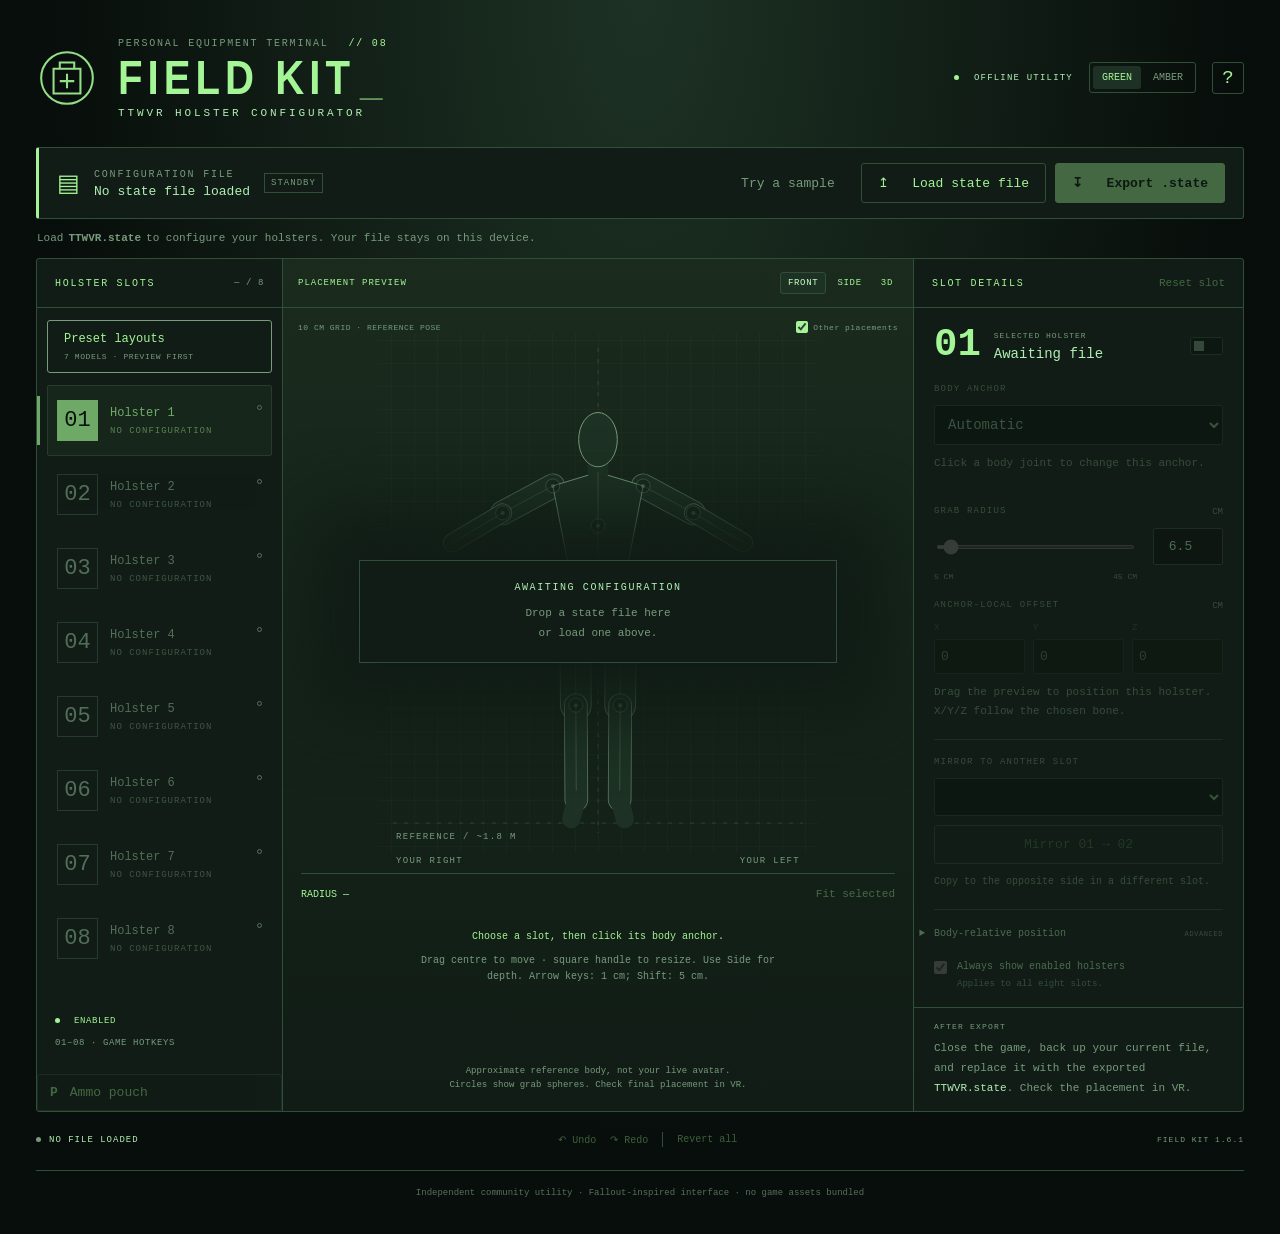
==== commit 8c5de68a: "Show a translucent body outline in the 3D holster editor" ====
--- a/tools/holster-editor/index.html
+++ b/tools/holster-editor/index.html
@@ -59,6 +59,11 @@
 
 .pouch-leader{fill:none;stroke:var(--accent);stroke-width:1}
 .pouch-pin{fill:var(--accent)}
+
+/* All sections fill once. Mask the inner half of the stroke to hide joint seams. */
+.skin-fill{fill:var(--accent);fill-opacity:.10}
+.skin-edge{fill:none;stroke:var(--accent);stroke-opacity:.70;stroke-width:2.8;stroke-linejoin:round}
+.preview-toolbar{flex-wrap:wrap;align-items:center;row-gap:6px}
 </style>
 </head>
 <body>
@@ -84,13 +89,22 @@
 
     <section class="map-panel" aria-labelledby="map-title">
       <div class="panel-title"><h2 id="map-title">PLACEMENT PREVIEW</h2><div class="view-tabs" role="group" aria-label="Preview direction"><button type="button" id="view-front" aria-pressed="true">FRONT</button><button type="button" id="view-side" aria-pressed="false">SIDE</button><button type="button" id="view-orbit" aria-pressed="false">3D</button></div></div>
-      <div class="preview-toolbar"><span>10 CM GRID · REFERENCE POSE</span><button type="button" id="orbit-reset" class="text-button" hidden>Reset view</button><label><input type="checkbox" id="show-other" checked> Other placements</label></div>
+      <div class="preview-toolbar"><span>10 CM GRID · REFERENCE POSE</span><button type="button" id="orbit-reset" class="text-button" hidden>Reset view</button><label id="skin-control" hidden><input type="checkbox" id="show-skin" checked> Body outline</label><label><input type="checkbox" id="show-other" checked> Other placements</label></div>
       <div class="body-view">
         <svg id="body-map" viewBox="0 0 440 540" role="group" aria-label="Holster placement preview. Drag the numbered centre to move; drag the square handle to resize.">
-          <defs><pattern id="grid" x="220" y="490" width="23" height="23" patternUnits="userSpaceOnUse"><path d="M23 0H0V23" fill="none" stroke="currentColor" stroke-width=".4"/></pattern></defs>
+          <defs><pattern id="grid" x="220" y="490" width="23" height="23" patternUnits="userSpaceOnUse"><path d="M23 0H0V23" fill="none" stroke="currentColor" stroke-width=".4"/></pattern>
+            <path id="skin-shape" fill-rule="nonzero"></path>
+            <mask id="skin-exterior" maskUnits="userSpaceOnUse" x="0" y="0" width="440" height="540">
+              <rect width="440" height="540" fill="white"/><use href="#skin-shape" fill="black"/>
+            </mask>
+          </defs>
           <rect width="440" height="520" fill="url(#grid)" class="map-grid"/>
           <path class="guide-line" d="M220 15V500M15 490H425"/>
           <g id="reference-body" aria-hidden="true"></g>
+          <g id="skin-surface" aria-hidden="true" pointer-events="none" hidden>
+            <use href="#skin-shape" class="skin-fill"/>
+            <use href="#skin-shape" class="skin-edge" mask="url(#skin-exterior)"/>
+          </g>
           <g id="anchor-points"></g><g id="slot-markers"></g>
           <g id="preview-handles"></g>
           <text x="18" y="530" id="direction-left" class="map-direction">YOUR RIGHT</text><text x="422" y="530" id="direction-right" text-anchor="end" class="map-direction">YOUR LEFT</text>
@@ -142,7 +156,7 @@
       <div class="apply-note"><span class="eyebrow">AFTER EXPORT</span><p>Close the game, back up your current file, and replace it with the exported <b>TTWVR.state</b>. Check the placement in VR.</p></div>
     </section>
   </main>
-  <footer class="status-bar"><div><span class="status-light" id="status-light"></span><span id="change-status">NO FILE LOADED</span></div><div class="history"><button type="button" id="undo" disabled>↶ Undo</button><button type="button" id="redo" disabled>↷ Redo</button><span class="separator"></span><button type="button" id="revert" disabled>Revert all</button></div><span class="footer-version">FIELD KIT 1.6.0</span></footer>
+  <footer class="status-bar"><div><span class="status-light" id="status-light"></span><span id="change-status">NO FILE LOADED</span></div><div class="history"><button type="button" id="undo" disabled>↶ Undo</button><button type="button" id="redo" disabled>↷ Redo</button><span class="separator"></span><button type="button" id="revert" disabled>Revert all</button></div><span class="footer-version">FIELD KIT 1.6.1</span></footer>
   <p class="bottom-note">Independent community utility · Fallout-inspired interface · no game assets bundled</p>
 </div>
 <dialog id="presets" aria-labelledby="presets-title">
@@ -162,7 +176,7 @@
   <p class="preset-caveat">Reference pose only: spacing changes as you move. These are starting layouts, not headset-tested fits. Fine-tune with your equipment and wrist Pip-Boy in VR.</p>
   <div class="preset-apply-row"><p id="preset-impact" aria-live="polite"></p><button type="button" id="apply-preset" class="primary" disabled>Apply layout</button></div>
 </dialog>
-<dialog id="instructions"><div class="dialog-heading"><p class="eyebrow">FIELD MANUAL</p><button type="button" id="close-help" class="icon-button" aria-label="Close instructions">×</button></div><h2>Configure. Export. Equip.</h2><ol><li><b>Quit Fallout and your mod manager.</b> This tool edits a copy; the game writes its state when it closes.</li><li><b>Load TTWVR.state.</b> It contains the numbered holsters and their anchors. A savegame or TTWVR.ini is a different file.</li><li><b>Choose a slot and an anchor.</b> Numbers match the game’s 1–8 hotkeys. Drag its numbered centre to position it; drag the square handle to resize its grab sphere. Use Front for left/right and Side for depth. Both views adjust height. Arrow keys move 1 cm (Shift: 5 cm). Numeric controls remain available.</li><li><b>Export the file.</b> Keep a backup of the original and replace it with the downloaded copy. Its filename must be <code>TTWVR.state</code>, without a browser-added “(1)”.</li><li><b>Launch the game and check the fit.</b> The preview uses an approximate reference body and pose. Fine placement depends on your avatar and calibration.</li></ol><h3>Ammo pouch</h3><p>Select <b>Ammo pouch</b> below the eight slots. In <b>3D</b>, drag the background to orbit and drag the R, F or U arrow to move right, forward or up. You can also drag <b>P</b> in Front and Side or enter its right, forward and floor height in centimetres. If your file has no saved pouch, choose <b>Set initial position</b> to place one. Undo or Reset pouch restores the loaded placement.</p><h3>Start from a preset</h3><p><b>Preset layouts</b> offers seven belt, vest and holster layouts, from four to eight enabled holsters. The P marks the ammo pouch. Choose its side and preview its reach before applying. One export saves the pouch and holsters together. Utility rig puts one forearm target opposite the selected Pip-Boy arm; this remains independent of pair order. One Undo restores your previous layout. Slots outside the chosen layout are disabled while their positions are retained. Visibility, calibration and other state sections stay as loaded. Export and check your reach in VR.</p><h3>Body holsters behind you?</h3><p>Field Kit 1.1–1.3 reversed front and back in the preview. If you exported body placements with those versions, this moves centres behind the reference body to the front. It affects pelvis, chest and leg anchors, including disabled slots; arms and Automatic slots stay unchanged. Intentionally rear-mounted body holsters would also move. Review the Side view, then export. One Undo restores the layout. Loading a file never repairs it automatically.</p><button type="button" id="repair-body" disabled>Repair old body placement</button><h3>Mirror a holster</h3><p>Choose a different destination slot under <b>Mirror to another slot</b>, then press the mirror button. Right upper arm becomes left upper arm, for example, with the matching local offset and grab radius. The destination is replaced in one undoable action. Subsequent edits are independent; this does not link the slots. Automatic slots show and mirror their saved position relative to the eyes. TTWVR chooses the nearest bone when the avatar loads.</p><h3>Where is the file?</h3><p><b>Windows</b> — your Documents folder, which may be redirected to OneDrive:</p><code class="path">My Games\FalloutNV\TTWVR.state</code><p><b>Linux / Proton</b> — inside the prefix used by your VR profile:</p><code class="path">drive_c/users/steamuser/Documents/My Games/FalloutNV/TTWVR.state</code><p>TTWVR stores this configuration in New Vegas’s <code>FalloutNV</code> folder. Place a holster in VR and quit once if the holster sections have not been created yet.</p><h3>What gets edited?</h3><p>Holsters use <code>[SavedSlots]</code> and <code>[SavedSlotsOn]</code>. The ammo pouch uses <code>[SavedPouch]</code>. Select <b>Ammo pouch</b> to change its body anchor or grab radius. Other sections, encoding and line endings are preserved. This does not assign weapons to hotkeys or change a savegame.</p><p><b>Automatic</b> removes an explicit bone binding. TTWVR then chooses a nearby bone from the saved body-relative position. New explicit bindings start at a zero local offset; adjust the offset or finish placement in VR.</p><p class="field-help">Runs entirely offline. No installation, uploads, runtime libraries or network connection required. Original tool code: GPL-3.0-only.</p></dialog>
+<dialog id="instructions"><div class="dialog-heading"><p class="eyebrow">FIELD MANUAL</p><button type="button" id="close-help" class="icon-button" aria-label="Close instructions">×</button></div><h2>Configure. Export. Equip.</h2><ol><li><b>Quit Fallout and your mod manager.</b> This tool edits a copy; the game writes its state when it closes.</li><li><b>Load TTWVR.state.</b> It contains the numbered holsters and their anchors. A savegame or TTWVR.ini is a different file.</li><li><b>Choose a slot and an anchor.</b> Numbers match the game’s 1–8 hotkeys. Drag its numbered centre to position it; drag the square handle to resize its grab sphere. Use Front for left/right and Side for depth. Both views adjust height. Arrow keys move 1 cm (Shift: 5 cm). Numeric controls remain available.</li><li><b>Export the file.</b> Keep a backup of the original and replace it with the downloaded copy. Its filename must be <code>TTWVR.state</code>, without a browser-added “(1)”.</li><li><b>Launch the game and check the fit.</b> The preview uses an approximate reference body and pose. Fine placement depends on your avatar and calibration.</li></ol><h3>Ammo pouch</h3><p>Select <b>Ammo pouch</b> below the eight slots. In <b>3D</b>, <b>Body outline</b> shows the approximate skin surface around the skeleton. Drag the background to orbit and drag the R, F or U arrow to move right, forward or up. You can also drag <b>P</b> in Front and Side or enter its right, forward and floor height in centimetres. If your file has no saved pouch, choose <b>Set initial position</b> to place one. Undo or Reset pouch restores the loaded placement.</p><h3>Start from a preset</h3><p><b>Preset layouts</b> offers seven belt, vest and holster layouts, from four to eight enabled holsters. The P marks the ammo pouch. Choose its side and preview its reach before applying. One export saves the pouch and holsters together. Utility rig puts one forearm target opposite the selected Pip-Boy arm; this remains independent of pair order. One Undo restores your previous layout. Slots outside the chosen layout are disabled while their positions are retained. Visibility, calibration and other state sections stay as loaded. Export and check your reach in VR.</p><h3>Body holsters behind you?</h3><p>Field Kit 1.1–1.3 reversed front and back in the preview. If you exported body placements with those versions, this moves centres behind the reference body to the front. It affects pelvis, chest and leg anchors, including disabled slots; arms and Automatic slots stay unchanged. Intentionally rear-mounted body holsters would also move. Review the Side view, then export. One Undo restores the layout. Loading a file never repairs it automatically.</p><button type="button" id="repair-body" disabled>Repair old body placement</button><h3>Mirror a holster</h3><p>Choose a different destination slot under <b>Mirror to another slot</b>, then press the mirror button. Right upper arm becomes left upper arm, for example, with the matching local offset and grab radius. The destination is replaced in one undoable action. Subsequent edits are independent; this does not link the slots. Automatic slots show and mirror their saved position relative to the eyes. TTWVR chooses the nearest bone when the avatar loads.</p><h3>Where is the file?</h3><p><b>Windows</b> — your Documents folder, which may be redirected to OneDrive:</p><code class="path">My Games\FalloutNV\TTWVR.state</code><p><b>Linux / Proton</b> — inside the prefix used by your VR profile:</p><code class="path">drive_c/users/steamuser/Documents/My Games/FalloutNV/TTWVR.state</code><p>TTWVR stores this configuration in New Vegas’s <code>FalloutNV</code> folder. Place a holster in VR and quit once if the holster sections have not been created yet.</p><h3>What gets edited?</h3><p>Holsters use <code>[SavedSlots]</code> and <code>[SavedSlotsOn]</code>. The ammo pouch uses <code>[SavedPouch]</code>. Select <b>Ammo pouch</b> to change its body anchor or grab radius. Other sections, encoding and line endings are preserved. This does not assign weapons to hotkeys or change a savegame.</p><p><b>Automatic</b> removes an explicit bone binding. TTWVR then chooses a nearby bone from the saved body-relative position. New explicit bindings start at a zero local offset; adjust the offset or finish placement in VR.</p><p class="field-help">Runs entirely offline. No installation, uploads, runtime libraries or network connection required. Original tool code: GPL-3.0-only.</p></dialog>
 <script>/* SPDX-License-Identifier: GPL-3.0-only */
 /* Lossless TTWVR state editor. No filesystem or network access. */
 (function (root) {
@@ -957,7 +971,101 @@
       return {shade, path:'M'+f.points.map(p=>project(p,cam).map(v=>v.toFixed(2)).join(' ')).join('L')+'Z'};
     });
   }
-  return {axes,camera,project,axisDelta,planeDelta,move,shadedFaces,dot,add,times};
+  // Each part is a series of elliptical cross-sections in the skeleton's metre space.
+  // The outside of their combined projection stays continuous across joints.
+  function bodySections() {
+    const j=G.joints, parts=[];
+    const circle=Array.from({length:24},(_,i)=>{
+      const a=2*Math.PI*i/24;
+      return [Math.cos(a),Math.sin(a)];
+    });
+    function sections(rows,u,v) {
+      parts.push(rows.map(([centre,ru,rv])=>circle.map(([c,s])=>
+        add(centre,add(times(u,ru*c),times(v,rv*s))))));
+    }
+    function upright(origin,rows) {
+      sections(rows.map(([z,back,width,depth])=>[add(origin,[0,back,z]),width,depth]),[1,0,0],[0,1,0]);
+    }
+    function limb(a,b,rows) {
+      const span=sub(b,a), axis=unit(span);
+      const back=unit(sub([0,1,0],times(axis,axis[1])));
+      const across=cross(axis,back);
+      sections(rows.map(([t,depth,width])=>[add(a,times(span,t)),depth,width]),back,across);
+    }
+    upright(j.pelvis,[
+      [-.11,.008,.08,.066],[-.065,.017,.147,.106],[.005,.020,.177,.124],
+      [.085,.012,.159,.115],[.15,.006,.15,.108],[.23,0,.17,.12],
+      [.34,-.002,.195,.132],[.43,.010,.208,.12],[.49,.027,.189,.09],[.55,.023,.063,.062]
+    ]);
+    upright(j.neck,[[-.041,.001,.073,.070],[.012,0,.058,.056],[.088,-.007,.056,.060]]);
+    upright(j.head,[
+      [-.041,-.043,.037,.051],[-.012,-.029,.066,.078],[.023,-.012,.084,.093],
+      [.069,0,.092,.104],[.114,.005,.088,.099],[.15,.009,.065,.077],[.166,.01,.028,.033]
+    ]);
+    upright(j.head,[[.014,-.093,.014,.020],[.030,-.103,.017,.024],[.065,-.094,.010,.012]]);
+    for(const [side,sign] of [['right',1],['left',-1]]) {
+      const at=name=>j[side+'_'+name];
+      limb(at('upper_arm'),at('forearm'),[
+        [-.19,.045,.049],[.04,.073,.072],[.32,.063,.060],[.59,.052,.054],[.90,.043,.042],[1.06,.039,.04]
+      ]);
+      limb(at('forearm'),at('hand'),[
+        [-.09,.04,.04],[.12,.05,.047],[.36,.047,.045],[.69,.034,.034],[1.02,.027,.026]
+      ]);
+      const hand=at('hand');
+      limb(hand,add(hand,[sign*.083,-.006,-.032]),[
+        [-.18,.025,.025],[.24,.041,.027],[.55,.038,.024],[.90,.029,.018],[1.03,.013,.012]
+      ]);
+      limb(add(hand,[sign*.009,-.025,0]),add(hand,[sign*.052,-.055,-.023]),[
+        [0,.019,.016],[.51,.016,.014],[1,.009,.010]
+      ]);
+      limb(at('thigh'),at('shin'),[
+        [-.10,.079,.076],[.09,.112,.097],[.31,.104,.089],[.61,.083,.072],[.83,.063,.056],[1.05,.056,.055]
+      ]);
+      limb(at('shin'),at('foot'),[
+        [-.08,.050,.052],[.12,.060,.055],[.32,.070,.057],[.50,.060,.051],[.76,.038,.035],[1.04,.034,.032]
+      ]);
+      const ankle=at('foot'), toe=at('toe');
+      const sole=[(ankle[0]+toe[0])/2,(ankle[1]+toe[1])/2,0];
+      upright(sole,[[.004,0,.047,.113],[.021,-.002,.052,.124],[.043,.002,.050,.118],
+        [.067,.024,.043,.089],[.092,.050,.035,.051],[.114,.065,.030,.033]]);
+    }
+    return parts;
+  }
+  const skin=bodySections();
+  function convexOutline(points) {
+    const sorted=points.sort((a,b)=>a[0]-b[0] || a[1]-b[1]);
+    function chain(sequence) {
+      const hull=[];
+      for(const p of sequence) {
+        while(hull.length>=2) {
+          const a=hull[hull.length-2], b=hull[hull.length-1];
+          if((b[0]-a[0])*(p[1]-a[1])>(b[1]-a[1])*(p[0]-a[0])) break;
+          hull.pop();
+        }
+        hull.push(p);
+      }
+      hull.pop();
+      return hull;
+    }
+    const lower=chain(sorted);
+    return lower.concat(chain(sorted.reverse()));
+  }
+  function skinPath(cam) {
+    const polygons=[];
+    for(const part of skin) {
+      let last=null;
+      for(const ring of part) {
+        const current=ring.map(p=>project(p,cam));
+        if(last) {
+          const hull=convexOutline(last.concat(current));
+          polygons.push('M'+hull.map(([x,y])=>x.toFixed(2)+' '+y.toFixed(2)).join('L')+'Z');
+        }
+        last=current;
+      }
+    }
+    return polygons.join('');
+  }
+  return {axes,camera,project,axisDelta,planeDelta,move,shadedFaces,skinPath,dot,add,times};
 });
 </script>
 <script>/* SPDX-License-Identifier: GPL-3.0-only */
@@ -966,6 +1074,7 @@
   const H = globalThis.HolsterState, G = globalThis.HolsterGeometry, P = globalThis.HolsterPresets, $ = id => document.getElementById(id);
   const O = globalThis.HolsterOrbit;
   let camera = O.camera(), lastBodyCamera = null, orbitDrag = null;
+  let lastSkinCamera = null;
   const svgNS = 'http://www.w3.org/2000/svg';
   const labels = Object.fromEntries(H.ANCHORS.map(a => [a.id, a.label]));
   let doc = null, model = null, selected = 1, filename = '', history = [], historyIndex = 0, exported = null, loading = 0, demoMode = false;
@@ -1260,6 +1369,13 @@
     $('body-map').setAttribute('tabindex',orbit?'0':'-1');
     $('body-map').setAttribute('aria-label',orbit?'3D skeleton. Drag the background or use the arrow keys to orbit. Drag a gizmo to move equipment.':'Holster placement preview. Drag the centre to move and the square to resize.');
     $('orbit-reset').hidden=!orbit;
+    $('skin-control').hidden=!orbit;
+    const skinVisible=orbit && $('show-skin').checked;
+    $('skin-surface').toggleAttribute('hidden',!skinVisible);
+    if(skinVisible && lastSkinCamera!==camera) {
+      $('skin-shape').setAttribute('d',O.skinPath(camera));
+      lastSkinCamera=camera;
+    }
     $('direction-left').textContent = orbit ? '' : view === 'front' ? 'YOUR RIGHT' : 'BEHIND';
     $('direction-right').textContent = orbit ? '' : view === 'front' ? 'YOUR LEFT' : 'IN FRONT';
     $('anchor-points').replaceChildren();
@@ -1490,6 +1606,7 @@
     map.setAttribute('viewBox',`${x+(box.x-x)*ratio} ${y+(box.y-y)*ratio} ${width} ${box.height*ratio}`);
     renderPreview();
   },{passive:false});
+  $('show-skin').addEventListener('change',renderPreview);
   $('orbit-reset').addEventListener('click',()=>{
     camera=O.camera();map.setAttribute('viewBox','0 0 440 540');renderPreview();
   });
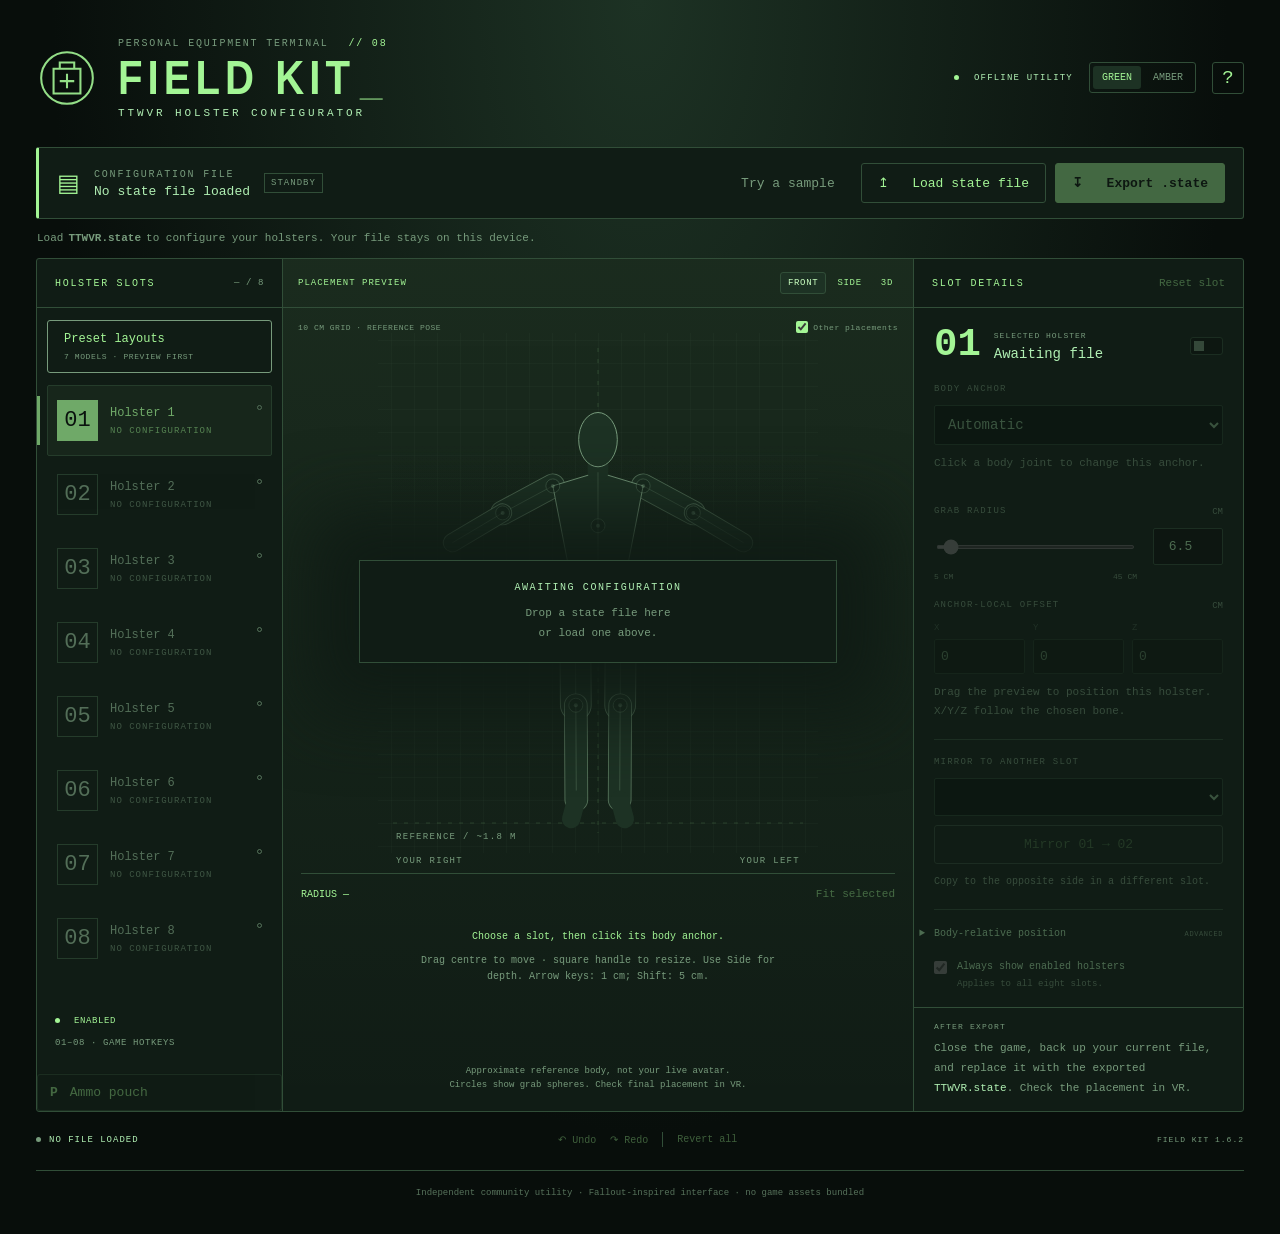
==== commit c9fd2f80: "Adjust the preview body outline by estimated weight" ====
--- a/tools/holster-editor/index.html
+++ b/tools/holster-editor/index.html
@@ -64,6 +64,11 @@
 .skin-fill{fill:var(--accent);fill-opacity:.10}
 .skin-edge{fill:none;stroke:var(--accent);stroke-opacity:.70;stroke-width:2.8;stroke-linejoin:round}
 .preview-toolbar{flex-wrap:wrap;align-items:center;row-gap:6px}
+
+.weight-control{display:grid;grid-template-columns:auto minmax(65px,1fr) auto;align-items:center;gap:9px;margin:9px 15px 0;font-size:11px;color:var(--muted)}
+.weight-control input{min-width:0;width:100%;margin:0;accent-color:var(--accent);cursor:pointer}
+.weight-control output{color:var(--ink);font-variant-numeric:tabular-nums;white-space:nowrap}
+@media(max-width:440px){.weight-control{grid-template-columns:1fr auto}.weight-control input{grid-column:1/-1;grid-row:2}}
 </style>
 </head>
 <body>
@@ -90,6 +95,11 @@
     <section class="map-panel" aria-labelledby="map-title">
       <div class="panel-title"><h2 id="map-title">PLACEMENT PREVIEW</h2><div class="view-tabs" role="group" aria-label="Preview direction"><button type="button" id="view-front" aria-pressed="true">FRONT</button><button type="button" id="view-side" aria-pressed="false">SIDE</button><button type="button" id="view-orbit" aria-pressed="false">3D</button></div></div>
       <div class="preview-toolbar"><span>10 CM GRID · REFERENCE POSE</span><button type="button" id="orbit-reset" class="text-button" hidden>Reset view</button><label id="skin-control" hidden><input type="checkbox" id="show-skin" checked> Body outline</label><label><input type="checkbox" id="show-other" checked> Other placements</label></div>
+      <div id="weight-control" class="weight-control" hidden>
+        <label for="body-weight">Estimated body weight</label>
+        <input id="body-weight" type="range" step="1" aria-describedby="weight-note"/>
+        <output id="weight-value" for="body-weight"></output>
+      </div>
       <div class="body-view">
         <svg id="body-map" viewBox="0 0 440 540" role="group" aria-label="Holster placement preview. Drag the numbered centre to move; drag the square handle to resize.">
           <defs><pattern id="grid" x="220" y="490" width="23" height="23" patternUnits="userSpaceOnUse"><path d="M23 0H0V23" fill="none" stroke="currentColor" stroke-width=".4"/></pattern>
@@ -114,7 +124,7 @@
       <div class="preview-readout"><span id="preview-measure">RADIUS —</span><button type="button" id="fit-preview" class="text-button">Fit selected</button></div>
       <p class="map-caption" id="map-caption">Choose a slot, then click its body anchor.</p>
       <p class="map-note" id="preview-hint">Drag centre to move · square handle to resize.<br>Use Side for depth. Arrow keys move 1 cm; Shift moves 5 cm.</p>
-      <p class="map-note reference-note">Approximate reference body, not your live avatar.<br>Circles show grab spheres. Check final placement in VR.</p>
+      <p id="weight-note" class="map-note reference-note">Approximate reference body, not your live avatar.<br>Circles show grab spheres. Check final placement in VR.</p>
     </section>
 
     <section class="editor-panel" aria-labelledby="editor-title">
@@ -156,7 +166,7 @@
       <div class="apply-note"><span class="eyebrow">AFTER EXPORT</span><p>Close the game, back up your current file, and replace it with the exported <b>TTWVR.state</b>. Check the placement in VR.</p></div>
     </section>
   </main>
-  <footer class="status-bar"><div><span class="status-light" id="status-light"></span><span id="change-status">NO FILE LOADED</span></div><div class="history"><button type="button" id="undo" disabled>↶ Undo</button><button type="button" id="redo" disabled>↷ Redo</button><span class="separator"></span><button type="button" id="revert" disabled>Revert all</button></div><span class="footer-version">FIELD KIT 1.6.1</span></footer>
+  <footer class="status-bar"><div><span class="status-light" id="status-light"></span><span id="change-status">NO FILE LOADED</span></div><div class="history"><button type="button" id="undo" disabled>↶ Undo</button><button type="button" id="redo" disabled>↷ Redo</button><span class="separator"></span><button type="button" id="revert" disabled>Revert all</button></div><span class="footer-version">FIELD KIT 1.6.2</span></footer>
   <p class="bottom-note">Independent community utility · Fallout-inspired interface · no game assets bundled</p>
 </div>
 <dialog id="presets" aria-labelledby="presets-title">
@@ -176,7 +186,7 @@
   <p class="preset-caveat">Reference pose only: spacing changes as you move. These are starting layouts, not headset-tested fits. Fine-tune with your equipment and wrist Pip-Boy in VR.</p>
   <div class="preset-apply-row"><p id="preset-impact" aria-live="polite"></p><button type="button" id="apply-preset" class="primary" disabled>Apply layout</button></div>
 </dialog>
-<dialog id="instructions"><div class="dialog-heading"><p class="eyebrow">FIELD MANUAL</p><button type="button" id="close-help" class="icon-button" aria-label="Close instructions">×</button></div><h2>Configure. Export. Equip.</h2><ol><li><b>Quit Fallout and your mod manager.</b> This tool edits a copy; the game writes its state when it closes.</li><li><b>Load TTWVR.state.</b> It contains the numbered holsters and their anchors. A savegame or TTWVR.ini is a different file.</li><li><b>Choose a slot and an anchor.</b> Numbers match the game’s 1–8 hotkeys. Drag its numbered centre to position it; drag the square handle to resize its grab sphere. Use Front for left/right and Side for depth. Both views adjust height. Arrow keys move 1 cm (Shift: 5 cm). Numeric controls remain available.</li><li><b>Export the file.</b> Keep a backup of the original and replace it with the downloaded copy. Its filename must be <code>TTWVR.state</code>, without a browser-added “(1)”.</li><li><b>Launch the game and check the fit.</b> The preview uses an approximate reference body and pose. Fine placement depends on your avatar and calibration.</li></ol><h3>Ammo pouch</h3><p>Select <b>Ammo pouch</b> below the eight slots. In <b>3D</b>, <b>Body outline</b> shows the approximate skin surface around the skeleton. Drag the background to orbit and drag the R, F or U arrow to move right, forward or up. You can also drag <b>P</b> in Front and Side or enter its right, forward and floor height in centimetres. If your file has no saved pouch, choose <b>Set initial position</b> to place one. Undo or Reset pouch restores the loaded placement.</p><h3>Start from a preset</h3><p><b>Preset layouts</b> offers seven belt, vest and holster layouts, from four to eight enabled holsters. The P marks the ammo pouch. Choose its side and preview its reach before applying. One export saves the pouch and holsters together. Utility rig puts one forearm target opposite the selected Pip-Boy arm; this remains independent of pair order. One Undo restores your previous layout. Slots outside the chosen layout are disabled while their positions are retained. Visibility, calibration and other state sections stay as loaded. Export and check your reach in VR.</p><h3>Body holsters behind you?</h3><p>Field Kit 1.1–1.3 reversed front and back in the preview. If you exported body placements with those versions, this moves centres behind the reference body to the front. It affects pelvis, chest and leg anchors, including disabled slots; arms and Automatic slots stay unchanged. Intentionally rear-mounted body holsters would also move. Review the Side view, then export. One Undo restores the layout. Loading a file never repairs it automatically.</p><button type="button" id="repair-body" disabled>Repair old body placement</button><h3>Mirror a holster</h3><p>Choose a different destination slot under <b>Mirror to another slot</b>, then press the mirror button. Right upper arm becomes left upper arm, for example, with the matching local offset and grab radius. The destination is replaced in one undoable action. Subsequent edits are independent; this does not link the slots. Automatic slots show and mirror their saved position relative to the eyes. TTWVR chooses the nearest bone when the avatar loads.</p><h3>Where is the file?</h3><p><b>Windows</b> — your Documents folder, which may be redirected to OneDrive:</p><code class="path">My Games\FalloutNV\TTWVR.state</code><p><b>Linux / Proton</b> — inside the prefix used by your VR profile:</p><code class="path">drive_c/users/steamuser/Documents/My Games/FalloutNV/TTWVR.state</code><p>TTWVR stores this configuration in New Vegas’s <code>FalloutNV</code> folder. Place a holster in VR and quit once if the holster sections have not been created yet.</p><h3>What gets edited?</h3><p>Holsters use <code>[SavedSlots]</code> and <code>[SavedSlotsOn]</code>. The ammo pouch uses <code>[SavedPouch]</code>. Select <b>Ammo pouch</b> to change its body anchor or grab radius. Other sections, encoding and line endings are preserved. This does not assign weapons to hotkeys or change a savegame.</p><p><b>Automatic</b> removes an explicit bone binding. TTWVR then chooses a nearby bone from the saved body-relative position. New explicit bindings start at a zero local offset; adjust the offset or finish placement in VR.</p><p class="field-help">Runs entirely offline. No installation, uploads, runtime libraries or network connection required. Original tool code: GPL-3.0-only.</p></dialog>
+<dialog id="instructions"><div class="dialog-heading"><p class="eyebrow">FIELD MANUAL</p><button type="button" id="close-help" class="icon-button" aria-label="Close instructions">×</button></div><h2>Configure. Export. Equip.</h2><ol><li><b>Quit Fallout and your mod manager.</b> This tool edits a copy; the game writes its state when it closes.</li><li><b>Load TTWVR.state.</b> It contains the numbered holsters and their anchors. A savegame or TTWVR.ini is a different file.</li><li><b>Choose a slot and an anchor.</b> Numbers match the game’s 1–8 hotkeys. Drag its numbered centre to position it; drag the square handle to resize its grab sphere. Use Front for left/right and Side for depth. Both views adjust height. Arrow keys move 1 cm (Shift: 5 cm). Numeric controls remain available.</li><li><b>Export the file.</b> Keep a backup of the original and replace it with the downloaded copy. Its filename must be <code>TTWVR.state</code>, without a browser-added “(1)”.</li><li><b>Launch the game and check the fit.</b> The preview uses an approximate reference body and pose. Fine placement depends on your avatar and calibration.</li></ol><h3>Ammo pouch</h3><p>Select <b>Ammo pouch</b> below the eight slots. In <b>3D</b>, <b>Body outline</b> shows the approximate skin surface around the skeleton. Use <b>Estimated body weight</b> to preview a slimmer or larger build at the same reference height. Drag the background to orbit and drag the R, F or U arrow to move right, forward or up. You can also drag <b>P</b> in Front and Side or enter its right, forward and floor height in centimetres. If your file has no saved pouch, choose <b>Set initial position</b> to place one. Undo or Reset pouch restores the loaded placement.</p><h3>Start from a preset</h3><p><b>Preset layouts</b> offers seven belt, vest and holster layouts, from four to eight enabled holsters. The P marks the ammo pouch. Choose its side and preview its reach before applying. One export saves the pouch and holsters together. Utility rig puts one forearm target opposite the selected Pip-Boy arm; this remains independent of pair order. One Undo restores your previous layout. Slots outside the chosen layout are disabled while their positions are retained. Visibility, calibration and other state sections stay as loaded. Export and check your reach in VR.</p><h3>Body holsters behind you?</h3><p>Field Kit 1.1–1.3 reversed front and back in the preview. If you exported body placements with those versions, this moves centres behind the reference body to the front. It affects pelvis, chest and leg anchors, including disabled slots; arms and Automatic slots stay unchanged. Intentionally rear-mounted body holsters would also move. Review the Side view, then export. One Undo restores the layout. Loading a file never repairs it automatically.</p><button type="button" id="repair-body" disabled>Repair old body placement</button><h3>Mirror a holster</h3><p>Choose a different destination slot under <b>Mirror to another slot</b>, then press the mirror button. Right upper arm becomes left upper arm, for example, with the matching local offset and grab radius. The destination is replaced in one undoable action. Subsequent edits are independent; this does not link the slots. Automatic slots show and mirror their saved position relative to the eyes. TTWVR chooses the nearest bone when the avatar loads.</p><h3>Where is the file?</h3><p><b>Windows</b> — your Documents folder, which may be redirected to OneDrive:</p><code class="path">My Games\FalloutNV\TTWVR.state</code><p><b>Linux / Proton</b> — inside the prefix used by your VR profile:</p><code class="path">drive_c/users/steamuser/Documents/My Games/FalloutNV/TTWVR.state</code><p>TTWVR stores this configuration in New Vegas’s <code>FalloutNV</code> folder. Place a holster in VR and quit once if the holster sections have not been created yet.</p><h3>What gets edited?</h3><p>Holsters use <code>[SavedSlots]</code> and <code>[SavedSlotsOn]</code>. The ammo pouch uses <code>[SavedPouch]</code>. Select <b>Ammo pouch</b> to change its body anchor or grab radius. Other sections, encoding and line endings are preserved. This does not assign weapons to hotkeys or change a savegame.</p><p><b>Automatic</b> removes an explicit bone binding. TTWVR then chooses a nearby bone from the saved body-relative position. New explicit bindings start at a zero local offset; adjust the offset or finish placement in VR.</p><p class="field-help">Runs entirely offline. No installation, uploads, runtime libraries or network connection required. Original tool code: GPL-3.0-only.</p></dialog>
 <script>/* SPDX-License-Identifier: GPL-3.0-only */
 /* Lossless TTWVR state editor. No filesystem or network access. */
 (function (root) {
@@ -973,7 +983,12 @@
   }
   // Each part is a series of elliptical cross-sections in the skeleton's metre space.
   // The outside of their combined projection stays continuous across joints.
-  function bodySections() {
+  const buildRange = {minKg:45, referenceKg:75, maxKg:180};
+  function bodySections(weightKg) {
+    // Model a change in cross-section at a fixed skeleton height. These are
+    // illustrative regional proportions, not an anthropometric prediction.
+    const size = Math.sqrt(weightKg/buildRange.referenceKg)-1;
+    const change = size<0 ? size*.68 : size;
     const j=G.joints, parts=[];
     const circle=Array.from({length:24},(_,i)=>{
       const a=2*Math.PI*i/24;
@@ -984,20 +999,27 @@
         add(centre,add(times(u,ru*c),times(v,rv*s))))));
     }
     function upright(origin,rows) {
-      sections(rows.map(([z,back,width,depth])=>[add(origin,[0,back,z]),width,depth]),[1,0,0],[0,1,0]);
+      sections(rows.map(([z,back,width,depth,fullness=0])=>{
+        const gain=change*fullness;
+        const depthDelta=depth*gain*1.16;
+        return [add(origin,[0,back-depthDelta*.35,z]),width*(1+gain),depth+depthDelta];
+      }),[1,0,0],[0,1,0]);
     }
     function limb(a,b,rows) {
       const span=sub(b,a), axis=unit(span);
       const back=unit(sub([0,1,0],times(axis,axis[1])));
       const across=cross(axis,back);
-      sections(rows.map(([t,depth,width])=>[add(a,times(span,t)),depth,width]),back,across);
+      sections(rows.map(([t,depth,width,fullness=0])=>{
+        const scale=1+change*fullness;
+        return [add(a,times(span,t)),depth*scale,width*scale];
+      }),back,across);
     }
     upright(j.pelvis,[
-      [-.11,.008,.08,.066],[-.065,.017,.147,.106],[.005,.020,.177,.124],
-      [.085,.012,.159,.115],[.15,.006,.15,.108],[.23,0,.17,.12],
-      [.34,-.002,.195,.132],[.43,.010,.208,.12],[.49,.027,.189,.09],[.55,.023,.063,.062]
+      [-.11,.008,.08,.066,.50],[-.065,.017,.147,.106,.85],[.005,.020,.177,.124,1.05],
+      [.085,.012,.159,.115,1.38],[.15,.006,.15,.108,1.55],[.23,0,.17,.12,1.25],
+      [.34,-.002,.195,.132,.82],[.43,.010,.208,.12,.53],[.49,.027,.189,.09,.34],[.55,.023,.063,.062,.30]
     ]);
-    upright(j.neck,[[-.041,.001,.073,.070],[.012,0,.058,.056],[.088,-.007,.056,.060]]);
+    upright(j.neck,[[-.041,.001,.073,.070,.35],[.012,0,.058,.056,.30],[.088,-.007,.056,.060,.16]]);
     upright(j.head,[
       [-.041,-.043,.037,.051],[-.012,-.029,.066,.078],[.023,-.012,.084,.093],
       [.069,0,.092,.104],[.114,.005,.088,.099],[.15,.009,.065,.077],[.166,.01,.028,.033]
@@ -1006,10 +1028,10 @@
     for(const [side,sign] of [['right',1],['left',-1]]) {
       const at=name=>j[side+'_'+name];
       limb(at('upper_arm'),at('forearm'),[
-        [-.19,.045,.049],[.04,.073,.072],[.32,.063,.060],[.59,.052,.054],[.90,.043,.042],[1.06,.039,.04]
+        [-.19,.045,.049,.33],[.04,.073,.072,.49],[.32,.063,.060,.76],[.59,.052,.054,.75],[.90,.043,.042,.43],[1.06,.039,.04,.22]
       ]);
       limb(at('forearm'),at('hand'),[
-        [-.09,.04,.04],[.12,.05,.047],[.36,.047,.045],[.69,.034,.034],[1.02,.027,.026]
+        [-.09,.04,.04,.22],[.12,.05,.047,.43],[.36,.047,.045,.48],[.69,.034,.034,.32],[1.02,.027,.026,.12]
       ]);
       const hand=at('hand');
       limb(hand,add(hand,[sign*.083,-.006,-.032]),[
@@ -1019,10 +1041,10 @@
         [0,.019,.016],[.51,.016,.014],[1,.009,.010]
       ]);
       limb(at('thigh'),at('shin'),[
-        [-.10,.079,.076],[.09,.112,.097],[.31,.104,.089],[.61,.083,.072],[.83,.063,.056],[1.05,.056,.055]
+        [-.10,.079,.076,.72],[.09,.112,.097,1.03],[.31,.104,.089,.95],[.61,.083,.072,.82],[.83,.063,.056,.54],[1.05,.056,.055,.36]
       ]);
       limb(at('shin'),at('foot'),[
-        [-.08,.050,.052],[.12,.060,.055],[.32,.070,.057],[.50,.060,.051],[.76,.038,.035],[1.04,.034,.032]
+        [-.08,.050,.052,.36],[.12,.060,.055,.43],[.32,.070,.057,.60],[.50,.060,.051,.49],[.76,.038,.035,.29],[1.04,.034,.032,.14]
       ]);
       const ankle=at('foot'), toe=at('toe');
       const sole=[(ankle[0]+toe[0])/2,(ankle[1]+toe[1])/2,0];
@@ -1031,7 +1053,7 @@
     }
     return parts;
   }
-  const skin=bodySections();
+  let skin, cachedWeight;
   function convexOutline(points) {
     const sorted=points.sort((a,b)=>a[0]-b[0] || a[1]-b[1]);
     function chain(sequence) {
@@ -1050,7 +1072,13 @@
     const lower=chain(sorted);
     return lower.concat(chain(sorted.reverse()));
   }
-  function skinPath(cam) {
+  function skinPath(cam,weightKg=buildRange.referenceKg) {
+    if(!Number.isFinite(weightKg) || weightKg<buildRange.minKg || weightKg>buildRange.maxKg)
+      throw new RangeError('Body weight outside the reference range.');
+    if(weightKg!==cachedWeight) {
+      skin=bodySections(weightKg);
+      cachedWeight=weightKg;
+    }
     const polygons=[];
     for(const part of skin) {
       let last=null;
@@ -1065,7 +1093,7 @@
     }
     return polygons.join('');
   }
-  return {axes,camera,project,axisDelta,planeDelta,move,shadedFaces,skinPath,dot,add,times};
+  return {axes,camera,project,axisDelta,planeDelta,move,shadedFaces,skinPath,buildRange,dot,add,times};
 });
 </script>
 <script>/* SPDX-License-Identifier: GPL-3.0-only */
@@ -1074,7 +1102,9 @@
   const H = globalThis.HolsterState, G = globalThis.HolsterGeometry, P = globalThis.HolsterPresets, $ = id => document.getElementById(id);
   const O = globalThis.HolsterOrbit;
   let camera = O.camera(), lastBodyCamera = null, orbitDrag = null;
-  let lastSkinCamera = null;
+  let lastSkinCamera = null, lastSkinWeight = null;
+  const weightControl = $('body-weight');
+  Object.assign(weightControl,{min:O.buildRange.minKg,max:O.buildRange.maxKg,value:O.buildRange.referenceKg});
   const svgNS = 'http://www.w3.org/2000/svg';
   const labels = Object.fromEntries(H.ANCHORS.map(a => [a.id, a.label]));
   let doc = null, model = null, selected = 1, filename = '', history = [], historyIndex = 0, exported = null, loading = 0, demoMode = false;
@@ -1370,12 +1400,7 @@
     $('body-map').setAttribute('aria-label',orbit?'3D skeleton. Drag the background or use the arrow keys to orbit. Drag a gizmo to move equipment.':'Holster placement preview. Drag the centre to move and the square to resize.');
     $('orbit-reset').hidden=!orbit;
     $('skin-control').hidden=!orbit;
-    const skinVisible=orbit && $('show-skin').checked;
-    $('skin-surface').toggleAttribute('hidden',!skinVisible);
-    if(skinVisible && lastSkinCamera!==camera) {
-      $('skin-shape').setAttribute('d',O.skinPath(camera));
-      lastSkinCamera=camera;
-    }
+    updateSkin();
     $('direction-left').textContent = orbit ? '' : view === 'front' ? 'YOUR RIGHT' : 'BEHIND';
     $('direction-right').textContent = orbit ? '' : view === 'front' ? 'YOUR LEFT' : 'IN FRONT';
     $('anchor-points').replaceChildren();
@@ -1606,7 +1631,25 @@
     map.setAttribute('viewBox',`${x+(box.x-x)*ratio} ${y+(box.y-y)*ratio} ${width} ${box.height*ratio}`);
     renderPreview();
   },{passive:false});
-  $('show-skin').addEventListener('change',renderPreview);
+  function updateSkin() {
+    const skinVisible=view==='orbit' && $('show-skin').checked;
+    $('skin-surface').toggleAttribute('hidden',!skinVisible);
+    $('weight-control').hidden=!skinVisible;
+    if (!skinVisible) return;
+    const kg=weightControl.valueAsNumber;
+    if (lastSkinWeight!==kg) {
+      const value=kg+' kg · '+Math.round(kg*2.20462262)+' lb';
+      $('weight-value').value=value;
+      weightControl.setAttribute('aria-valuetext',value);
+    }
+    if (lastSkinCamera!==camera || lastSkinWeight!==kg) {
+      $('skin-shape').setAttribute('d',O.skinPath(camera,kg));
+      lastSkinCamera=camera;
+      lastSkinWeight=kg;
+    }
+  }
+  weightControl.addEventListener('input',updateSkin);
+  $('show-skin').addEventListener('change',updateSkin);
   $('orbit-reset').addEventListener('click',()=>{
     camera=O.camera();map.setAttribute('viewBox','0 0 440 540');renderPreview();
   });
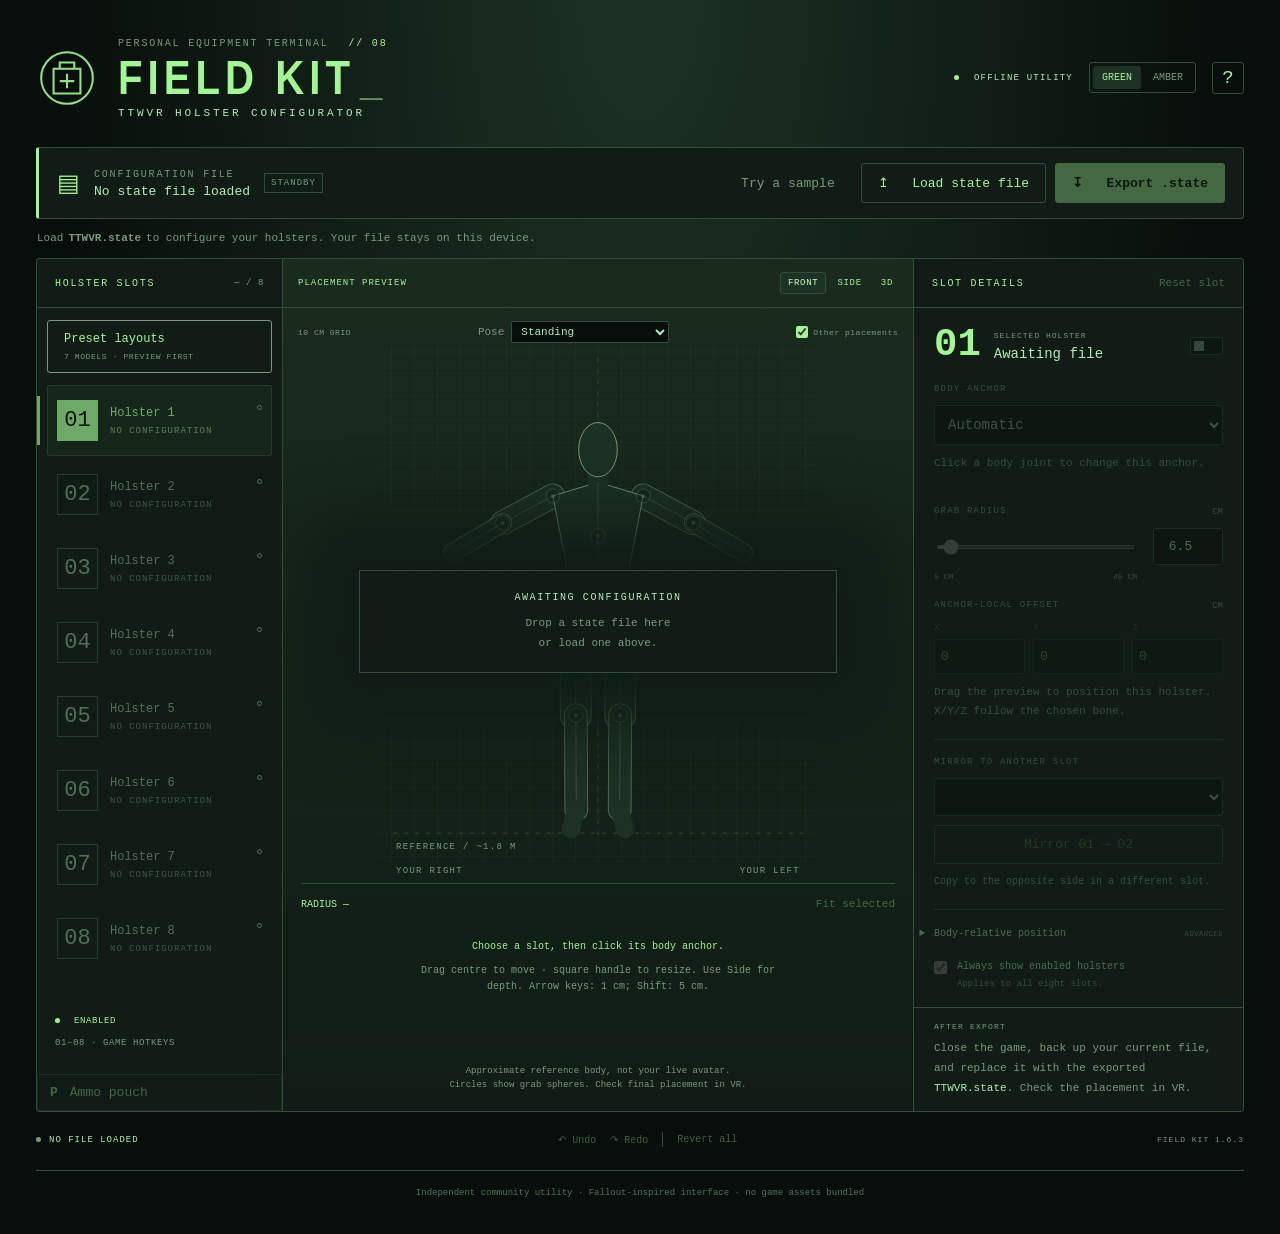
==== commit 65331059: "Preview holster reach from a desk chair" ====
--- a/tools/holster-editor/index.html
+++ b/tools/holster-editor/index.html
@@ -69,6 +69,10 @@
 .weight-control input{min-width:0;width:100%;margin:0;accent-color:var(--accent);cursor:pointer}
 .weight-control output{color:var(--ink);font-variant-numeric:tabular-nums;white-space:nowrap}
 @media(max-width:440px){.weight-control{grid-template-columns:1fr auto}.weight-control input{grid-column:1/-1;grid-row:2}}
+
+.preview-toolbar .pose-control{font-size:11px;letter-spacing:0;gap:7px}
+.pose-control select{width:auto;margin:0;padding:3px 5px;font-size:11px}
+.chair-outline{fill:none;stroke:var(--muted);stroke-width:1.25;stroke-linejoin:round;opacity:.66;pointer-events:none}
 </style>
 </head>
 <body>
@@ -94,7 +98,7 @@
 
     <section class="map-panel" aria-labelledby="map-title">
       <div class="panel-title"><h2 id="map-title">PLACEMENT PREVIEW</h2><div class="view-tabs" role="group" aria-label="Preview direction"><button type="button" id="view-front" aria-pressed="true">FRONT</button><button type="button" id="view-side" aria-pressed="false">SIDE</button><button type="button" id="view-orbit" aria-pressed="false">3D</button></div></div>
-      <div class="preview-toolbar"><span>10 CM GRID · REFERENCE POSE</span><button type="button" id="orbit-reset" class="text-button" hidden>Reset view</button><label id="skin-control" hidden><input type="checkbox" id="show-skin" checked> Body outline</label><label><input type="checkbox" id="show-other" checked> Other placements</label></div>
+      <div class="preview-toolbar"><span>10 CM GRID</span><label class="pose-control">Pose <select id="preview-pose"><option value="standing">Standing</option><option value="seated">Seated · desk chair</option></select></label><button type="button" id="orbit-reset" class="text-button" hidden>Reset view</button><label id="skin-control" hidden><input type="checkbox" id="show-skin" checked> Body outline</label><label><input type="checkbox" id="show-other" checked> Other placements</label></div>
       <div id="weight-control" class="weight-control" hidden>
         <label for="body-weight">Estimated body weight</label>
         <input id="body-weight" type="range" step="1" aria-describedby="weight-note"/>
@@ -154,7 +158,7 @@
           <div class="radius-row"><input type="range" id="pouch-radius-slider" min="5" max="45" step="0.1" aria-label="Ammo pouch grab radius in centimetres"><input type="number" id="pouch-radius" min="5" max="45" step="any" placeholder="Default" aria-label="Ammo pouch grab radius in centimetres"></div>
           <div class="range-labels"><span>5 CM</span><span>45 CM</span></div>
           <button type="button" class="text-button" id="pouch-default-radius">Use game radius</button>
-          <div class="field-heading"><span class="field-label">REFERENCE POSITION</span><span class="unit">CM</span></div>
+          <div class="field-heading"><span class="field-label">STANDING REFERENCE POSITION</span><span class="unit">CM</span></div>
           <div class="coordinate-row">
             <label>RIGHT<input id="pouch-right" type="number" step="any" aria-label="Ammo pouch right in centimetres"></label>
             <label>FORWARD<input id="pouch-forward" type="number" step="any" aria-label="Ammo pouch forward in centimetres"></label>
@@ -166,7 +170,7 @@
       <div class="apply-note"><span class="eyebrow">AFTER EXPORT</span><p>Close the game, back up your current file, and replace it with the exported <b>TTWVR.state</b>. Check the placement in VR.</p></div>
     </section>
   </main>
-  <footer class="status-bar"><div><span class="status-light" id="status-light"></span><span id="change-status">NO FILE LOADED</span></div><div class="history"><button type="button" id="undo" disabled>↶ Undo</button><button type="button" id="redo" disabled>↷ Redo</button><span class="separator"></span><button type="button" id="revert" disabled>Revert all</button></div><span class="footer-version">FIELD KIT 1.6.2</span></footer>
+  <footer class="status-bar"><div><span class="status-light" id="status-light"></span><span id="change-status">NO FILE LOADED</span></div><div class="history"><button type="button" id="undo" disabled>↶ Undo</button><button type="button" id="redo" disabled>↷ Redo</button><span class="separator"></span><button type="button" id="revert" disabled>Revert all</button></div><span class="footer-version">FIELD KIT 1.6.3</span></footer>
   <p class="bottom-note">Independent community utility · Fallout-inspired interface · no game assets bundled</p>
 </div>
 <dialog id="presets" aria-labelledby="presets-title">
@@ -186,7 +190,7 @@
   <p class="preset-caveat">Reference pose only: spacing changes as you move. These are starting layouts, not headset-tested fits. Fine-tune with your equipment and wrist Pip-Boy in VR.</p>
   <div class="preset-apply-row"><p id="preset-impact" aria-live="polite"></p><button type="button" id="apply-preset" class="primary" disabled>Apply layout</button></div>
 </dialog>
-<dialog id="instructions"><div class="dialog-heading"><p class="eyebrow">FIELD MANUAL</p><button type="button" id="close-help" class="icon-button" aria-label="Close instructions">×</button></div><h2>Configure. Export. Equip.</h2><ol><li><b>Quit Fallout and your mod manager.</b> This tool edits a copy; the game writes its state when it closes.</li><li><b>Load TTWVR.state.</b> It contains the numbered holsters and their anchors. A savegame or TTWVR.ini is a different file.</li><li><b>Choose a slot and an anchor.</b> Numbers match the game’s 1–8 hotkeys. Drag its numbered centre to position it; drag the square handle to resize its grab sphere. Use Front for left/right and Side for depth. Both views adjust height. Arrow keys move 1 cm (Shift: 5 cm). Numeric controls remain available.</li><li><b>Export the file.</b> Keep a backup of the original and replace it with the downloaded copy. Its filename must be <code>TTWVR.state</code>, without a browser-added “(1)”.</li><li><b>Launch the game and check the fit.</b> The preview uses an approximate reference body and pose. Fine placement depends on your avatar and calibration.</li></ol><h3>Ammo pouch</h3><p>Select <b>Ammo pouch</b> below the eight slots. In <b>3D</b>, <b>Body outline</b> shows the approximate skin surface around the skeleton. Use <b>Estimated body weight</b> to preview a slimmer or larger build at the same reference height. Drag the background to orbit and drag the R, F or U arrow to move right, forward or up. You can also drag <b>P</b> in Front and Side or enter its right, forward and floor height in centimetres. If your file has no saved pouch, choose <b>Set initial position</b> to place one. Undo or Reset pouch restores the loaded placement.</p><h3>Start from a preset</h3><p><b>Preset layouts</b> offers seven belt, vest and holster layouts, from four to eight enabled holsters. The P marks the ammo pouch. Choose its side and preview its reach before applying. One export saves the pouch and holsters together. Utility rig puts one forearm target opposite the selected Pip-Boy arm; this remains independent of pair order. One Undo restores your previous layout. Slots outside the chosen layout are disabled while their positions are retained. Visibility, calibration and other state sections stay as loaded. Export and check your reach in VR.</p><h3>Body holsters behind you?</h3><p>Field Kit 1.1–1.3 reversed front and back in the preview. If you exported body placements with those versions, this moves centres behind the reference body to the front. It affects pelvis, chest and leg anchors, including disabled slots; arms and Automatic slots stay unchanged. Intentionally rear-mounted body holsters would also move. Review the Side view, then export. One Undo restores the layout. Loading a file never repairs it automatically.</p><button type="button" id="repair-body" disabled>Repair old body placement</button><h3>Mirror a holster</h3><p>Choose a different destination slot under <b>Mirror to another slot</b>, then press the mirror button. Right upper arm becomes left upper arm, for example, with the matching local offset and grab radius. The destination is replaced in one undoable action. Subsequent edits are independent; this does not link the slots. Automatic slots show and mirror their saved position relative to the eyes. TTWVR chooses the nearest bone when the avatar loads.</p><h3>Where is the file?</h3><p><b>Windows</b> — your Documents folder, which may be redirected to OneDrive:</p><code class="path">My Games\FalloutNV\TTWVR.state</code><p><b>Linux / Proton</b> — inside the prefix used by your VR profile:</p><code class="path">drive_c/users/steamuser/Documents/My Games/FalloutNV/TTWVR.state</code><p>TTWVR stores this configuration in New Vegas’s <code>FalloutNV</code> folder. Place a holster in VR and quit once if the holster sections have not been created yet.</p><h3>What gets edited?</h3><p>Holsters use <code>[SavedSlots]</code> and <code>[SavedSlotsOn]</code>. The ammo pouch uses <code>[SavedPouch]</code>. Select <b>Ammo pouch</b> to change its body anchor or grab radius. Other sections, encoding and line endings are preserved. This does not assign weapons to hotkeys or change a savegame.</p><p><b>Automatic</b> removes an explicit bone binding. TTWVR then chooses a nearby bone from the saved body-relative position. New explicit bindings start at a zero local offset; adjust the offset or finish placement in VR.</p><p class="field-help">Runs entirely offline. No installation, uploads, runtime libraries or network connection required. Original tool code: GPL-3.0-only.</p></dialog>
+<dialog id="instructions"><div class="dialog-heading"><p class="eyebrow">FIELD MANUAL</p><button type="button" id="close-help" class="icon-button" aria-label="Close instructions">×</button></div><h2>Configure. Export. Equip.</h2><ol><li><b>Quit Fallout and your mod manager.</b> This tool edits a copy; the game writes its state when it closes.</li><li><b>Load TTWVR.state.</b> It contains the numbered holsters and their anchors. A savegame or TTWVR.ini is a different file.</li><li><b>Choose a preview pose.</b> Select Seated · desk chair to check reach around the seat and armrests. Switching pose only changes the preview.</li><li><b>Choose a slot and an anchor.</b> Numbers match the game’s 1–8 hotkeys. Drag its numbered centre to position it; drag the square handle to resize its grab sphere. Use Front for left/right and Side for depth. Both views adjust height. Arrow keys move 1 cm (Shift: 5 cm). Numeric controls remain available.</li><li><b>Export the file.</b> Keep a backup of the original and replace it with the downloaded copy. Its filename must be <code>TTWVR.state</code>, without a browser-added “(1)”.</li><li><b>Launch the game and check the fit.</b> The preview uses an approximate reference body and pose. Fine placement depends on your avatar and calibration.</li></ol><h3>Ammo pouch</h3><p>Select <b>Ammo pouch</b> below the eight slots. In <b>3D</b>, <b>Body outline</b> shows the approximate skin surface around the skeleton. Use <b>Estimated body weight</b> to preview a slimmer or larger build at the same reference height. Drag the background to orbit and drag the R, F or U arrow to move right, forward or up. You can also drag <b>P</b> in Front and Side or enter its right, forward and floor height in centimetres. If your file has no saved pouch, choose <b>Set initial position</b> to place one. Undo or Reset pouch restores the loaded placement.</p><h3>Start from a preset</h3><p><b>Preset layouts</b> offers seven belt, vest and holster layouts, from four to eight enabled holsters. The P marks the ammo pouch. Choose its side and preview its reach before applying. One export saves the pouch and holsters together. Utility rig puts one forearm target opposite the selected Pip-Boy arm; this remains independent of pair order. One Undo restores your previous layout. Slots outside the chosen layout are disabled while their positions are retained. Visibility, calibration and other state sections stay as loaded. Export and check your reach in VR.</p><h3>Body holsters behind you?</h3><p>Field Kit 1.1–1.3 reversed front and back in the preview. If you exported body placements with those versions, this moves centres behind the reference body to the front. It affects pelvis, chest and leg anchors, including disabled slots; arms and Automatic slots stay unchanged. Intentionally rear-mounted body holsters would also move. Review the Side view, then export. One Undo restores the layout. Loading a file never repairs it automatically.</p><button type="button" id="repair-body" disabled>Repair old body placement</button><h3>Mirror a holster</h3><p>Choose a different destination slot under <b>Mirror to another slot</b>, then press the mirror button. Right upper arm becomes left upper arm, for example, with the matching local offset and grab radius. The destination is replaced in one undoable action. Subsequent edits are independent; this does not link the slots. Automatic slots show and mirror their saved position relative to the eyes. TTWVR chooses the nearest bone when the avatar loads.</p><h3>Where is the file?</h3><p><b>Windows</b> — your Documents folder, which may be redirected to OneDrive:</p><code class="path">My Games\FalloutNV\TTWVR.state</code><p><b>Linux / Proton</b> — inside the prefix used by your VR profile:</p><code class="path">drive_c/users/steamuser/Documents/My Games/FalloutNV/TTWVR.state</code><p>TTWVR stores this configuration in New Vegas’s <code>FalloutNV</code> folder. Place a holster in VR and quit once if the holster sections have not been created yet.</p><h3>What gets edited?</h3><p>Holsters use <code>[SavedSlots]</code> and <code>[SavedSlotsOn]</code>. The ammo pouch uses <code>[SavedPouch]</code>. Select <b>Ammo pouch</b> to change its body anchor or grab radius. Other sections, encoding and line endings are preserved. This does not assign weapons to hotkeys or change a savegame.</p><p><b>Automatic</b> removes an explicit bone binding. TTWVR then chooses a nearby bone from the saved body-relative position. New explicit bindings start at a zero local offset; adjust the offset or finish placement in VR.</p><p class="field-help">Runs entirely offline. No installation, uploads, runtime libraries or network connection required. Original tool code: GPL-3.0-only.</p></dialog>
 <script>/* SPDX-License-Identifier: GPL-3.0-only */
 /* Lossless TTWVR state editor. No filesystem or network access. */
 (function (root) {
@@ -894,7 +898,57 @@
   function planeDelta(dx,dy,cam) {
     return times(add(times(cam.right,dx),times(cam.up,-dy)),1/G.SCALE);
   }
-  function move(row,isPouch,delta) {
+  // Rotate a bone from its standing direction to its seated direction. Applying
+  // the inverse to a drag keeps the file's offset in the original bone frame.
+  function seatTransforms() {
+    const j=G.joints, transforms={};
+    function bone(start,end,direction,origin) {
+      const span=sub(j[end],j[start]), from=unit(span), to=unit(direction);
+      const axis=cross(from,to), divisor=1+dot(from,to);
+      function rotate(v,inverse=false) {
+        const first=cross(axis,v);
+        return add(add(v,times(first,inverse?-1:1)),times(cross(axis,first),1/divisor));
+      }
+      transforms[start]={origin,rest:j[start],rotate};
+      return add(origin,times(to,Math.hypot(...span)));
+    }
+    // Solve upward from a level foot so the sole keeps its original floor height.
+    const thigh=[.13,-1,-.095], shin=[.035,-.085,-1];
+    const legDrop=(name,end,direction)=>Math.hypot(...sub(j['right_'+end],j['right_'+name]))*unit(direction)[2];
+    const hipZ=j.right_foot[2]-legDrop('thigh','shin',thigh)-legDrop('shin','foot',shin);
+    const lower=[0,0,hipZ-j.pelvis[2]], identity=v=>v;
+    transforms.torso={origin:add(j.pelvis,lower),rest:j.pelvis,rotate:identity};
+    for(const [side,sign] of [['right',1],['left',-1]]) {
+      const key=name=>side+'_'+name;
+      const direction=([x,y,z])=>[sign*x,y,z];
+      const thighAt=add(j[key('thigh')],lower);
+      const knee=bone(key('thigh'),key('shin'),direction(thigh),thighAt);
+      const ankle=bone(key('shin'),key('foot'),direction(shin),knee);
+      transforms[key('foot')]={origin:ankle,rest:j[key('foot')],rotate:identity};
+      const shoulder=add(j[key('upper_arm')],lower);
+      const elbow=bone(key('upper_arm'),key('forearm'),direction([.30,.06,-1]),shoulder);
+      bone(key('forearm'),key('hand'),direction([-.13,-1,.04]),elbow);
+    }
+    return transforms;
+  }
+  const seated=seatTransforms();
+  function seatPoint(point,anchor) {
+    const t=seated[anchor] || seated.torso;
+    return add(t.origin,t.rotate(sub(point,t.rest)));
+  }
+  function equipmentWorld(row,isPouch,pose,eyeHeight=G.referenceEyeHeight) {
+    if(pose==='seated') {
+      // The reference figure has a known seated eye height. Use below-eye
+      // offsets directly, including for files calibrated while already seated.
+      if(isPouch && row.bone===null)
+        return seatPoint([row.body[1],-row.body[0],G.referenceEyeHeight-row.body[2]]);
+      if(!isPouch) return seatPoint(G.world(row),row.anchor);
+      return seatPoint(G.pouchWorld(row));
+    }
+    return isPouch ? G.pouchWorld(row) : G.world(row,eyeHeight);
+  }
+  function move(row,isPouch,delta,pose) {
+    if(pose==='seated' && !isPouch && seated[row.anchor]) delta=seated[row.anchor].rotate(delta,true);
     if (isPouch) return G.shiftPouch(row,delta);
     if (row.anchor==='auto') {
       const [forward,right,up]=row.position;
@@ -905,9 +959,11 @@
 
   // Build the reference skeleton once. All geometry is in the same metre-space
   // as the holsters. Closed rings give the bones volume from every camera angle.
-  function skeleton() {
+  function skeleton(pose) {
     const faces=[], j=G.joints;
+    let anchor='torso';
     function shell(rings, tone=1) {
+      if(pose==='seated') rings=rings.map(ring=>ring.map(p=>seatPoint(p,anchor)));
       const count=rings[0].length;
       for (let r=1;r<rings.length;r++) for(let i=0;i<count;i++) {
         const k=(i+1)%count;
@@ -949,7 +1005,9 @@
       bone(add(skull,[sign*.014,-.094,.024]),add(skull,[sign*.061,-.063,.022]),.012);
       oval(add(j.pelvis,[sign*.071,0,0]),[.096,.091,.070]);
       bone(j.neck,at('upper_arm'),.025);
+      anchor=side+'_upper_arm';
       bone(at('upper_arm'),at('forearm'),.036);
+      anchor=side+'_forearm';
       bone(at('forearm'),at('hand'),.024);
       bone(add(at('forearm'),[0,.015,-.008]),add(at('hand'),[0,.022,0]),.015);
       oval(at('hand'),[.045,.027,.031]);
@@ -958,11 +1016,16 @@
         const tip=add(knuckle,[sign*(.039-.006*Math.abs(i-1)),(i-1.5)*.004,-.020]);
         bone(knuckle,tip,.007);
       }
+      anchor=side+'_thigh';
       bone(at('thigh'),at('shin'),.049);
+      anchor=side+'_shin';
       bone(at('shin'),at('foot'),.034);
+      anchor=side+'_foot';
       bone(at('foot'),at('toe'),.037);
-      for(const [name,r] of [['upper_arm',.041],['forearm',.029],['thigh',.049],['shin',.043]])
-        oval(at(name),[r,r,r]);
+      for(const [name,r] of [['upper_arm',.041],['forearm',.029],['thigh',.049],['shin',.043]]) {
+        anchor=side+'_'+name; oval(at(name),[r,r,r]);
+      }
+      anchor='torso';
       // Ribs wrap from the spine to the sternum. Each arc is visible when orbited.
       for(let i=0;i<6;i++) {
         const z=j.chest[2]-.075+i*.036, width=.138+.033*Math.sin(i*Math.PI/6);
@@ -973,8 +1036,10 @@
     }
     return faces;
   }
-  const faces=skeleton();
-  function shadedFaces(cam) {
+  const skeletons=new Map();
+  function shadedFaces(cam,pose='standing') {
+    if(!skeletons.has(pose)) skeletons.set(pose,skeleton(pose));
+    const faces=skeletons.get(pose);
     const light=unit(add(cam.depth,add(times(cam.right,-.55),times(cam.up,.75))));
     return faces.filter(f=>dot(f.normal,cam.depth)>0).sort((a,b)=>dot(a.centre,cam.depth)-dot(b.centre,cam.depth)).map(f=>{
       const shade=Math.round((23+Math.max(0,dot(f.normal,light))*54)*f.tone);
@@ -984,19 +1049,22 @@
   // Each part is a series of elliptical cross-sections in the skeleton's metre space.
   // The outside of their combined projection stays continuous across joints.
   const buildRange = {minKg:45, referenceKg:75, maxKg:180};
-  function bodySections(weightKg) {
+  function bodySections(weightKg,pose) {
     // Model a change in cross-section at a fixed skeleton height. These are
     // illustrative regional proportions, not an anthropometric prediction.
     const size = Math.sqrt(weightKg/buildRange.referenceKg)-1;
     const change = size<0 ? size*.68 : size;
     const j=G.joints, parts=[];
+    let anchor='torso';
     const circle=Array.from({length:24},(_,i)=>{
       const a=2*Math.PI*i/24;
       return [Math.cos(a),Math.sin(a)];
     });
     function sections(rows,u,v) {
-      parts.push(rows.map(([centre,ru,rv])=>circle.map(([c,s])=>
-        add(centre,add(times(u,ru*c),times(v,rv*s))))));
+      parts.push(rows.map(([centre,ru,rv])=>circle.map(([c,s])=>{
+        const point=add(centre,add(times(u,ru*c),times(v,rv*s)));
+        return pose==='seated' ? seatPoint(point,anchor) : point;
+      })));
     }
     function upright(origin,rows) {
       sections(rows.map(([z,back,width,depth,fullness=0])=>{
@@ -1027,9 +1095,11 @@
     upright(j.head,[[.014,-.093,.014,.020],[.030,-.103,.017,.024],[.065,-.094,.010,.012]]);
     for(const [side,sign] of [['right',1],['left',-1]]) {
       const at=name=>j[side+'_'+name];
+      anchor=side+'_upper_arm';
       limb(at('upper_arm'),at('forearm'),[
         [-.19,.045,.049,.33],[.04,.073,.072,.49],[.32,.063,.060,.76],[.59,.052,.054,.75],[.90,.043,.042,.43],[1.06,.039,.04,.22]
       ]);
+      anchor=side+'_forearm';
       limb(at('forearm'),at('hand'),[
         [-.09,.04,.04,.22],[.12,.05,.047,.43],[.36,.047,.045,.48],[.69,.034,.034,.32],[1.02,.027,.026,.12]
       ]);
@@ -1040,12 +1110,15 @@
       limb(add(hand,[sign*.009,-.025,0]),add(hand,[sign*.052,-.055,-.023]),[
         [0,.019,.016],[.51,.016,.014],[1,.009,.010]
       ]);
+      anchor=side+'_thigh';
       limb(at('thigh'),at('shin'),[
         [-.10,.079,.076,.72],[.09,.112,.097,1.03],[.31,.104,.089,.95],[.61,.083,.072,.82],[.83,.063,.056,.54],[1.05,.056,.055,.36]
       ]);
+      anchor=side+'_shin';
       limb(at('shin'),at('foot'),[
         [-.08,.050,.052,.36],[.12,.060,.055,.43],[.32,.070,.057,.60],[.50,.060,.051,.49],[.76,.038,.035,.29],[1.04,.034,.032,.14]
       ]);
+      anchor=side+'_foot';
       const ankle=at('foot'), toe=at('toe');
       const sole=[(ankle[0]+toe[0])/2,(ankle[1]+toe[1])/2,0];
       upright(sole,[[.004,0,.047,.113],[.021,-.002,.052,.124],[.043,.002,.050,.118],
@@ -1053,7 +1126,7 @@
     }
     return parts;
   }
-  let skin, cachedWeight;
+  let skin, cachedWeight, cachedPose;
   function convexOutline(points) {
     const sorted=points.sort((a,b)=>a[0]-b[0] || a[1]-b[1]);
     function chain(sequence) {
@@ -1072,11 +1145,12 @@
     const lower=chain(sorted);
     return lower.concat(chain(sorted.reverse()));
   }
-  function skinPath(cam,weightKg=buildRange.referenceKg) {
+  function skinPath(cam,weightKg=buildRange.referenceKg,pose='standing') {
     if(!Number.isFinite(weightKg) || weightKg<buildRange.minKg || weightKg>buildRange.maxKg)
       throw new RangeError('Body weight outside the reference range.');
-    if(weightKg!==cachedWeight) {
-      skin=bodySections(weightKg);
+    if(weightKg!==cachedWeight || pose!==cachedPose) {
+      skin=bodySections(weightKg,pose);
+      cachedPose=pose;
       cachedWeight=weightKg;
     }
     const polygons=[];
@@ -1093,7 +1167,39 @@
     }
     return polygons.join('');
   }
-  return {axes,camera,project,axisDelta,planeDelta,move,shadedFaces,skinPath,buildRange,dot,add,times};
+  function chairPath(cam) {
+    const lines=[];
+    function cushion(top,bottom) {
+      lines.push([...top,top[0]],[...bottom,bottom[0]]);
+      for(let i=0;i<top.length;i+=2) lines.push([bottom[i],top[i]]);
+    }
+    const rim=[[-.195,-.37],[.195,-.37],[.245,-.32],[.245,.12],
+      [.20,.17],[-.20,.17],[-.245,.12],[-.245,-.32]];
+    const seatZ=seated.torso.origin[2]-.098;
+    cushion(rim.map(([x,y])=>[x,y,seatZ]),rim.map(([x,y])=>[x,y,seatZ-.042]));
+    const back=[[-.175,.04],[.175,.04],[.21,.09],[.21,.44],
+      [.17,.49],[-.17,.49],[-.21,.44],[-.21,.09]];
+    const pad=depth=>back.map(([x,h])=>[x,.14+h*.16+depth,seatZ+h]);
+    cushion(pad(0),pad(.03));
+    for(const sign of [-1,1]) {
+      const x=sign*.274;
+      lines.push([[sign*.22,.026,seatZ-.02],[x,.026,seatZ+.207]]);
+      const arm=[[x,-.19,seatZ+.215],[x,.08,seatZ+.215],[x,.08,seatZ+.196],[x,-.19,seatZ+.196]];
+      lines.push([...arm,arm[0]]);
+    }
+    lines.push([[0,0,.10],[0,0,seatZ-.042]]);
+    for(let i=0;i<5;i++){
+      const a=i*Math.PI*2/5, x=.28*Math.cos(a), y=.28*Math.sin(a);
+      lines.push([[0,0,.10],[x,y,.050],[x,y,.031]]);
+      const wheel=Array.from({length:13},(_,k)=>{
+        const t=k*Math.PI/6;
+        return [x+.026*Math.cos(t)*Math.cos(a),y+.026*Math.cos(t)*Math.sin(a),.027+.026*Math.sin(t)];
+      });
+      lines.push(wheel);
+    }
+    return lines.map(line=>'M'+line.map(p=>project(p,cam).map(v=>v.toFixed(2)).join(' ')).join('L')).join('');
+  }
+  return {axes,camera,project,axisDelta,planeDelta,move,seatPoint,equipmentWorld,chairPath,shadedFaces,skinPath,buildRange,dot,add,times};
 });
 </script>
 <script>/* SPDX-License-Identifier: GPL-3.0-only */
@@ -1103,6 +1209,10 @@
   const O = globalThis.HolsterOrbit;
   let camera = O.camera(), lastBodyCamera = null, orbitDrag = null;
   let lastSkinCamera = null, lastSkinWeight = null;
+  const flatCameras={front:O.camera(0,0),side:O.camera(Math.PI/2,0)};
+  const previewCamera=()=>flatCameras[view] || camera;
+  let pose='standing';
+  const defaultBox=()=>pose==='seated' ? '20 95 400 491' : '0 0 440 540';
   const weightControl = $('body-weight');
   Object.assign(weightControl,{min:O.buildRange.minKg,max:O.buildRange.maxKg,value:O.buildRange.referenceKg});
   const svgNS = 'http://www.w3.org/2000/svg';
@@ -1128,14 +1238,14 @@
   const pouchId = 'pouch';
   const pouchInputs = ['pouch-right', 'pouch-forward', 'pouch-height'];
   const activeRow = (m, id) => id === pouchId ? m?.pouch : m?.slots[id - 1];
-  const rowWorld = (row, id) => id === pouchId ? G.pouchWorld(row) : G.world(row, doc?.eyeHeight ?? G.referenceEyeHeight);
+  const rowWorld = (row, id) => O.equipmentWorld(row,id===pouchId,pose,doc?.eyeHeight ?? G.referenceEyeHeight);
   function assignRow(m, id, row) {
     if (id === pouchId) m.pouch = row;
     else m.slots[id - 1] = row;
   }
   function moveRow(row, id, horizontal, vertical) {
-    if (id !== pouchId) return G.moveSlot(row, view, horizontal, vertical);
-    return G.shiftPouch(row, view === 'front' ? [-horizontal, 0, vertical] : [0, -horizontal, vertical]);
+    const shift=view==='front' ? [-horizontal,0,vertical] : [0,-horizontal,vertical];
+    return O.move(row,id===pouchId,shift,pose);
   }
   function selectRow(id) {
     if (errors.size) { notify('Correct the highlighted value before switching equipment.', 'error'); return; }
@@ -1259,7 +1369,7 @@
   function confirmReplace() { return demoMode || !(dirty() || errors.size) || confirm('Replace the current edits? Export a copy first if you want to keep them.'); }
   function install(bytes, name, isDemo = false) {
     const parsed = H.parse(bytes);
-    drag = null; $('body-map').setAttribute('viewBox', '0 0 440 540');
+    drag = null; $('body-map').setAttribute('viewBox', defaultBox());
     doc = parsed; demoMode = isDemo; model = H.clone(doc.model); filename = name; selected = model.slots.length ? 1 : pouchId; history = [H.clone(model)]; historyIndex = 0; exported = null;
     clearErrors(); $('filename').textContent = name; $('file-kind').textContent = isDemo ? 'DEMONSTRATION FILE' : 'CONFIGURATION FILE';
     $('fallback-details').open = activeRow(model, selected)?.anchor === 'auto'; render();
@@ -1313,19 +1423,21 @@
   }
   function project(point) { return view === 'orbit' ? O.project(point,camera) : G.project(point,view); }
   function drawSkeleton(body) {
-    if (lastBodyCamera === camera) return;
-    lastBodyCamera = camera;
+    const cam=previewCamera();
+    if (lastBodyCamera===cam) return;
+    lastBodyCamera=cam;
     const layer=document.createDocumentFragment();
     const line=(a,b)=>'M'+project(a).join(' ')+'L'+project(b).join(' ');
     let grid='';
     for (let i=-7;i<=7;i++) {
       grid+=line([i/10,-.7,0],[i/10,.7,0])+line([-.7,i/10,0],[.7,i/10,0]);
     }
-    layer.append(svg('path',{d:grid,class:'orbit-floor'}));
+    if(view==='orbit') layer.append(svg('path',{d:grid,class:'orbit-floor'}));
+    if(pose==='seated') layer.append(svg('path',{d:O.chairPath(cam),class:'chair-outline'}));
     // Keep the far-to-near order while batching adjacent equally lit faces.
     let path='', shade=null;
     const flush=()=>{ if(path) layer.append(svg('path',{d:path,class:'orbit-bone',style:'--light:'+shade+'%'})); };
-    for(const face of O.shadedFaces(camera)) {
+    for(const face of O.shadedFaces(cam,pose)) {
       if (face.shade!==shade) { flush(); path=''; shade=face.shade; }
       path+=face.path;
     }
@@ -1351,7 +1463,7 @@
     });
   }
   function drawBody(body = $('reference-body'), projection = view) {
-    if (projection==='orbit') { drawSkeleton(body); return; }
+    if (projection==='orbit' || (pose==='seated' && body===$('reference-body'))) { drawSkeleton(body); return; }
     if (body===$('reference-body')) lastBodyCamera=null;
     body.replaceChildren();
     const projected = p => G.project(p, projection);
@@ -1399,7 +1511,7 @@
     $('body-map').setAttribute('tabindex',orbit?'0':'-1');
     $('body-map').setAttribute('aria-label',orbit?'3D skeleton. Drag the background or use the arrow keys to orbit. Drag a gizmo to move equipment.':'Holster placement preview. Drag the centre to move and the square to resize.');
     $('orbit-reset').hidden=!orbit;
-    $('skin-control').hidden=!orbit;
+    $('skin-control').hidden=!orbit && pose!=='seated';
     updateSkin();
     $('direction-left').textContent = orbit ? '' : view === 'front' ? 'YOUR RIGHT' : 'BEHIND';
     $('direction-right').textContent = orbit ? '' : view === 'front' ? 'YOUR LEFT' : 'IN FRONT';
@@ -1411,7 +1523,7 @@
       : Object.entries(G.frames);
     anchors.sort(([a],[b]) => Number(a === activeAnchor) - Number(b === activeAnchor));
     for (const [anchor, frame] of anchors) {
-      const [x,y] = project(frame.origin);
+      const [x,y] = project(pose==='seated' ? O.seatPoint(frame.origin,anchor) : frame.origin);
       const label = editingPouch ? G.pouchLabels[anchor] : labels[anchor];
       const g = svg('g',{class:`anchor-point${anchor === activeAnchor ? ' selected' : ''}`, 'data-anchor':anchor, role:'button', tabindex:doc ? '0' : '-1', 'aria-label':`Assign ${label} anchor`, 'aria-disabled':String(!doc), 'aria-pressed':String(anchor === activeAnchor)});
       const title=svg('title',{}); title.textContent=label; g.append(title);
@@ -1446,7 +1558,7 @@
       const g=svg('g',{class:`holster-volume${chosen ? ' selected' : ''}${row.enabled === false ? ' off' : ''}`, 'data-preview-slot':id});
       const attachment = isPouch ? G.pouchFrames[row.bone] : G.frames[row.anchor];
       if (chosen && attachment) {
-        const [ax,ay]=project(attachment.origin);
+        const [ax,ay]=project(pose==='seated' ? O.seatPoint(attachment.origin,row.anchor) : attachment.origin);
         g.append(svg('path',{d:`M${ax} ${ay}L${x} ${y}`,class:'offset-line'}));
       }
       if (radius > 0) g.append(svg('circle',{cx:x,cy:y,r:radius,class:'grab-sphere'}));
@@ -1538,7 +1650,7 @@
     const profile=P.list().find(p=>p.id===presetId);
     commit(m=>Object.assign(m,P.apply(m,presetId,$('preset-side').value,Number($('preset-forward').value),$('preset-pipboy').value,
       {pouchSide:$('preset-pouch-side').value,eyeHeight:doc.eyeHeight,includePouch:!doc.pouchIssue})));
-    $('presets').close();$('body-map').setAttribute('viewBox','0 0 440 540');
+    $('presets').close();$('body-map').setAttribute('viewBox',defaultBox());
     selected=model.slots.length?1:pouchId;$('show-other').checked=true;render();
     notify(`${profile.name} applied. ${doc.pouchIssue?'Original pouch section preserved. ':''}Undo restores your previous layout.`, 'success');
   });
@@ -1564,7 +1676,7 @@
     commit(m=>{const row=activeRow(m, id); if(kind==='radius')row.radius=Math.max(.05,Math.min(.45,row.radius+(delta[0]+delta[1])*step));
       else if (view==='orbit') {
         const shift=kind==='axis' ? O.times(O.axes[axis].vector,(delta[0]+delta[1])*step) : O.planeDelta(delta[0]*step*G.SCALE,-delta[1]*step*G.SCALE,camera);
-        assignRow(m,id,O.move(row,id===pouchId,shift));
+        assignRow(m,id,O.move(row,id===pouchId,shift,pose));
       } else assignRow(m, id, moveRow(row, id, delta[0]*step, delta[1]*step));});
     const selector=kind==='axis' ? `[data-axis="${O.axes[axis].name}"]` : kind==='radius' ? '.radius-handle' : `[data-preview-slot="${id}"] .holster-centre`;
     document.querySelector(selector)?.focus({preventScroll:true});
@@ -1586,7 +1698,7 @@
     if (view==='orbit') {
       const dx=p[0]-drag.point[0],dy=p[1]-drag.point[1];
       const shift=drag.kind==='axis' ? O.axisDelta(O.axes[drag.axis].vector,dx,dy,camera) : O.planeDelta(dx,dy,camera);
-      drag.slot=O.move(drag.start,selected===pouchId,shift);
+      drag.slot=O.move(drag.start,selected===pouchId,shift,pose);
     } else if (drag.kind==='move') drag.slot=moveRow(drag.start,selected,(p[0]-drag.point[0])/G.SCALE,(drag.point[1]-p[1])/G.SCALE);
     else { const centre=project(rowWorld(drag.slot, selected)); drag.slot.radius=Math.max(.05,Math.min(.45,Math.hypot(p[0]-centre[0],p[1]-centre[1])/G.SCALE)); }
     const row = drag.slot;
@@ -1632,7 +1744,8 @@
     renderPreview();
   },{passive:false});
   function updateSkin() {
-    const skinVisible=view==='orbit' && $('show-skin').checked;
+    const cam=previewCamera();
+    const skinVisible=(view==='orbit' || pose==='seated') && $('show-skin').checked;
     $('skin-surface').toggleAttribute('hidden',!skinVisible);
     $('weight-control').hidden=!skinVisible;
     if (!skinVisible) return;
@@ -1642,21 +1755,28 @@
       $('weight-value').value=value;
       weightControl.setAttribute('aria-valuetext',value);
     }
-    if (lastSkinCamera!==camera || lastSkinWeight!==kg) {
-      $('skin-shape').setAttribute('d',O.skinPath(camera,kg));
-      lastSkinCamera=camera;
+    if (lastSkinCamera!==cam || lastSkinWeight!==kg) {
+      $('skin-shape').setAttribute('d',O.skinPath(cam,kg,pose));
+      lastSkinCamera=cam;
       lastSkinWeight=kg;
     }
   }
+  $('preview-pose').addEventListener('change',e=>{
+    if (drag || orbitDrag) finishPointer({pointerId:(drag || orbitDrag).pointer},true);
+    pose=e.target.value;
+    lastBodyCamera=null; lastSkinCamera=null;
+    map.setAttribute('viewBox',defaultBox());
+    renderPreview();
+  });
   weightControl.addEventListener('input',updateSkin);
   $('show-skin').addEventListener('change',updateSkin);
   $('orbit-reset').addEventListener('click',()=>{
-    camera=O.camera();map.setAttribute('viewBox','0 0 440 540');renderPreview();
+    camera=O.camera();map.setAttribute('viewBox',defaultBox());renderPreview();
   });
   const views=['front','side','orbit'];
   for(const v of views) $(`view-${v}`).addEventListener('click',()=>{
     if (drag || orbitDrag) finishPointer({pointerId:(drag || orbitDrag).pointer},true);
-    view=v;map.setAttribute('viewBox','0 0 440 540');
+    view=v;map.setAttribute('viewBox',defaultBox());
     for(const choice of views) $(`view-${choice}`).setAttribute('aria-pressed',String(v===choice));
     renderPreview();
   });
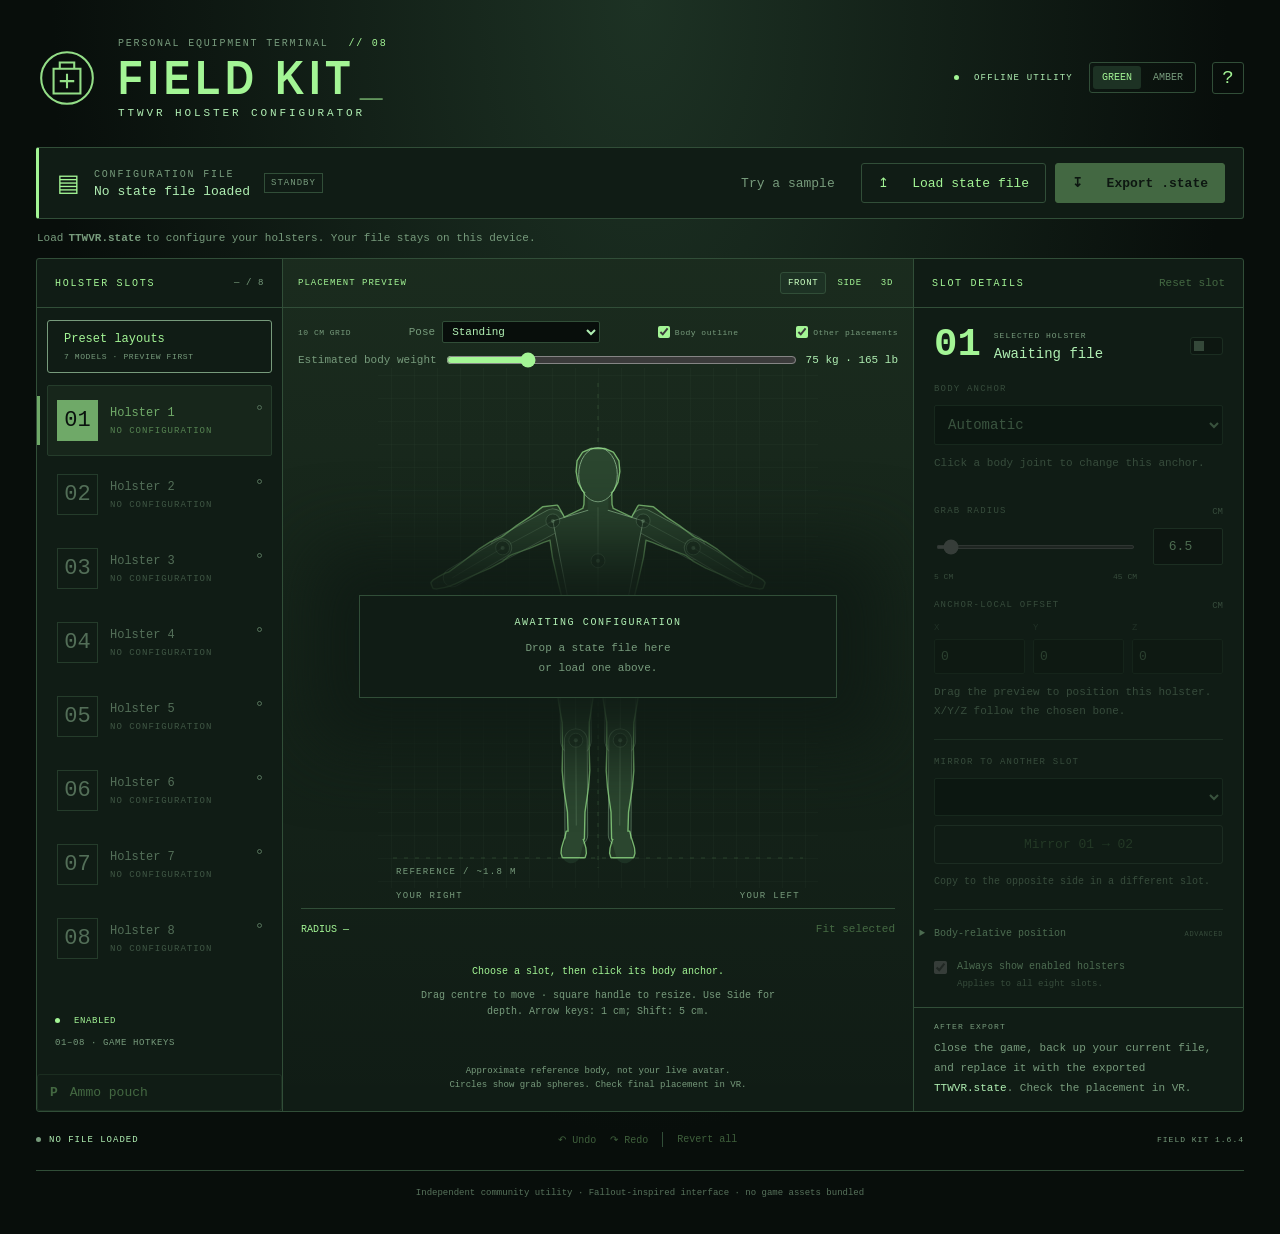
==== commit 86d63329: "Highlight the part of each grab sphere inside the body" ====
--- a/tools/holster-editor/index.html
+++ b/tools/holster-editor/index.html
@@ -21,7 +21,7 @@
 select{font-size:14px}.slot-label{font-size:12px}.coordinate-row input{font-size:13px}.field-help,.apply-note p{font-size:11px}.anchor-point .anchor-label{font-size:9px}
 
 /* Placement editor: reference figure and true-radius orthographic projections. */
-.view-tabs{display:flex;gap:3px}.view-tabs button{padding:5px 7px;font-size:9px;letter-spacing:.7px;border-color:transparent}.view-tabs button[aria-pressed=true]{background:var(--dim);border-color:var(--line);color:var(--bright)}.preview-toolbar{display:flex;justify-content:space-between;gap:10px;padding:13px 15px 0;font-size:8px;letter-spacing:.5px;color:var(--muted)}.preview-toolbar label{display:flex;gap:5px;align-items:center;white-space:nowrap}.preview-toolbar input{accent-color:var(--accent);margin:0;width:12px;height:12px}.body-view{min-height:0;flex:0 0 auto}#body-map{touch-action:none;user-select:none;overflow:hidden}.body-outline{fill:none;stroke:var(--muted);stroke-linecap:round;stroke-linejoin:round;opacity:.65}.body-limb{fill:none;stroke:var(--dim);stroke-linecap:round;stroke-linejoin:round}.body-bone{fill:none;stroke:var(--muted);opacity:.45}.body-torso{fill:var(--dim);stroke:var(--muted);stroke-width:1;stroke-linejoin:round}.holster-volume .grab-sphere{fill:var(--tint);stroke:var(--muted);stroke-width:1;stroke-dasharray:3 4;pointer-events:none}.holster-volume.selected .grab-sphere{fill:var(--tint);stroke:var(--accent);stroke-width:1.5;stroke-dasharray:none}.holster-volume.off{opacity:.4}.holster-volume.selected.off{opacity:.85}.holster-volume.off .grab-sphere{stroke-dasharray:5 4}.holster-centre{cursor:grab;touch-action:none}.holster-centre:active{cursor:grabbing}.holster-centre circle{fill:var(--panel);stroke:var(--accent);stroke-width:1}.holster-centre text{fill:var(--accent);font:10px Consolas,monospace;text-anchor:middle;dominant-baseline:central;pointer-events:none}.selected .holster-centre circle{fill:var(--accent);stroke:var(--bright)}.selected .holster-centre text{fill:var(--bg);font-weight:bold}.offset-line{stroke:var(--accent);stroke-width:1;stroke-dasharray:3 3;opacity:.7;pointer-events:none}.radius-handle{fill:var(--bg);stroke:var(--bright);stroke-width:2;cursor:ew-resize;touch-action:none}.preview-readout{display:flex;justify-content:space-between;align-items:center;margin:0 18px 15px;padding:12px 0;border-top:1px solid var(--line);color:var(--accent);font-size:10px;gap:8px}.map-caption{font-size:10px}.map-note{font-size:10px;max-width:420px;margin:0 auto;padding-bottom:12px}.reference-note{color:var(--muted);font-size:9px;margin-top:auto;padding-bottom:18px}.mirror-panel{border-top:1px solid var(--line);margin-top:19px;padding-top:16px}.mirror-panel select{font-size:12px}.mirror-panel button{width:100%;margin-top:9px;border-color:var(--muted)}.mirror-panel .field-help{font-size:10px;min-height:0}.field-heading{margin-top:18px}.selected-heading{padding-top:18px;padding-bottom:18px}.visibility{margin:16px 0}.apply-note{padding-top:10px;padding-bottom:12px}.map-panel>.panel-title{padding-left:15px;padding-right:12px}.map-panel>.panel-title h2{font-size:9px;letter-spacing:1px}.anchor-point .ring{stroke-width:1}.anchor-point.selected .ring{stroke-width:2}
+.view-tabs{display:flex;gap:3px}.view-tabs button{padding:5px 7px;font-size:9px;letter-spacing:.7px;border-color:transparent}.view-tabs button[aria-pressed=true]{background:var(--dim);border-color:var(--line);color:var(--bright)}.preview-toolbar{display:flex;justify-content:space-between;gap:10px;padding:13px 15px 0;font-size:8px;letter-spacing:.5px;color:var(--muted)}.preview-toolbar label{display:flex;gap:5px;align-items:center;white-space:nowrap}.preview-toolbar input{accent-color:var(--accent);margin:0;width:12px;height:12px}.body-view{min-height:0;flex:0 0 auto}#body-map{touch-action:none;user-select:none;overflow:hidden}.body-outline{fill:none;stroke:var(--muted);stroke-linecap:round;stroke-linejoin:round;opacity:.65}.body-limb{fill:none;stroke:var(--dim);stroke-linecap:round;stroke-linejoin:round}.body-bone{fill:none;stroke:var(--muted);opacity:.45}.body-torso{fill:var(--dim);stroke:var(--muted);stroke-width:1;stroke-linejoin:round}.holster-volume .grab-sphere{fill:var(--tint);stroke:var(--muted);stroke-width:1;stroke-dasharray:3 4;pointer-events:none}.holster-volume.selected .grab-sphere{fill:var(--tint);stroke:var(--accent);stroke-width:1.5;stroke-dasharray:none}.holster-volume.off{opacity:.4}.holster-volume.selected.off{opacity:.85}.holster-volume.off .grab-sphere{stroke-dasharray:5 4}.holster-centre{cursor:grab;touch-action:none}.holster-centre:active{cursor:grabbing}.holster-centre circle,.marker-disc{fill:var(--panel);stroke:var(--accent);stroke-width:1}.holster-centre text{fill:var(--accent);font:10px Consolas,monospace;text-anchor:middle;dominant-baseline:central;pointer-events:none}.selected .holster-centre circle,.selected .marker-disc{fill:var(--accent);stroke:var(--bright)}.selected .holster-centre text{fill:var(--bg);font-weight:bold}.offset-line{stroke:var(--accent);stroke-width:1;stroke-dasharray:3 3;opacity:.7;pointer-events:none}.radius-handle{fill:var(--bg);stroke:var(--bright);stroke-width:2;cursor:ew-resize;touch-action:none}.preview-readout{display:flex;justify-content:space-between;align-items:center;margin:0 18px 15px;padding:12px 0;border-top:1px solid var(--line);color:var(--accent);font-size:10px;gap:8px}.map-caption{font-size:10px}.map-note{font-size:10px;max-width:420px;margin:0 auto;padding-bottom:12px}.reference-note{color:var(--muted);font-size:9px;margin-top:auto;padding-bottom:18px}.mirror-panel{border-top:1px solid var(--line);margin-top:19px;padding-top:16px}.mirror-panel select{font-size:12px}.mirror-panel button{width:100%;margin-top:9px;border-color:var(--muted)}.mirror-panel .field-help{font-size:10px;min-height:0}.field-heading{margin-top:18px}.selected-heading{padding-top:18px;padding-bottom:18px}.visibility{margin:16px 0}.apply-note{padding-top:10px;padding-bottom:12px}.map-panel>.panel-title{padding-left:15px;padding-right:12px}.map-panel>.panel-title h2{font-size:9px;letter-spacing:1px}.anchor-point .ring{stroke-width:1}.anchor-point.selected .ring{stroke-width:2}
 @media(max-width:1150px){.preview-toolbar{font-size:7px;padding-left:10px;padding-right:10px}.map-panel>.panel-title{padding-left:10px;padding-right:7px}.map-panel>.panel-title h2{font-size:8px;letter-spacing:.3px}.view-tabs button{font-size:8px;padding:5px}.preview-readout{font-size:9px;margin-left:10px;margin-right:10px}}
 @media(max-width:640px){.body-view svg{max-height:540px}.preview-toolbar{font-size:8px}.map-panel>.panel-title h2{font-size:10px;letter-spacing:1px}.view-tabs button{font-size:10px;padding:5px 10px}}
 
@@ -73,6 +73,13 @@
 .preview-toolbar .pose-control{font-size:11px;letter-spacing:0;gap:7px}
 .pose-control select{width:auto;margin:0;padding:3px 5px;font-size:11px}
 .chair-outline{fill:none;stroke:var(--muted);stroke-width:1.25;stroke-linejoin:round;opacity:.66;pointer-events:none}
+
+.body-overlap{fill:url(#body-overlap-hatch);pointer-events:none}
+.preview-readout{flex-wrap:wrap}
+#overlap-key{color:var(--red);display:inline-flex;align-items:center;gap:6px}
+#overlap-key::before{content:"";width:12px;height:10px;background:repeating-linear-gradient(135deg,#a54240 0 3px,#ffd2cd 3px 4px)}
+
+.holster-volume .holster-centre .marker-hit{fill:transparent;stroke:none}
 </style>
 </head>
 <body>
@@ -98,7 +105,7 @@
 
     <section class="map-panel" aria-labelledby="map-title">
       <div class="panel-title"><h2 id="map-title">PLACEMENT PREVIEW</h2><div class="view-tabs" role="group" aria-label="Preview direction"><button type="button" id="view-front" aria-pressed="true">FRONT</button><button type="button" id="view-side" aria-pressed="false">SIDE</button><button type="button" id="view-orbit" aria-pressed="false">3D</button></div></div>
-      <div class="preview-toolbar"><span>10 CM GRID</span><label class="pose-control">Pose <select id="preview-pose"><option value="standing">Standing</option><option value="seated">Seated · desk chair</option></select></label><button type="button" id="orbit-reset" class="text-button" hidden>Reset view</button><label id="skin-control" hidden><input type="checkbox" id="show-skin" checked> Body outline</label><label><input type="checkbox" id="show-other" checked> Other placements</label></div>
+      <div class="preview-toolbar"><span>10 CM GRID</span><label class="pose-control">Pose <select id="preview-pose"><option value="standing">Standing</option><option value="seated">Seated · desk chair</option></select></label><button type="button" id="orbit-reset" class="text-button" hidden>Reset view</button><label id="skin-control"><input type="checkbox" id="show-skin" checked> Body outline</label><label><input type="checkbox" id="show-other" checked> Other placements</label></div>
       <div id="weight-control" class="weight-control" hidden>
         <label for="body-weight">Estimated body weight</label>
         <input id="body-weight" type="range" step="1" aria-describedby="weight-note"/>
@@ -107,6 +114,10 @@
       <div class="body-view">
         <svg id="body-map" viewBox="0 0 440 540" role="group" aria-label="Holster placement preview. Drag the numbered centre to move; drag the square handle to resize.">
           <defs><pattern id="grid" x="220" y="490" width="23" height="23" patternUnits="userSpaceOnUse"><path d="M23 0H0V23" fill="none" stroke="currentColor" stroke-width=".4"/></pattern>
+            <pattern id="body-overlap-hatch" patternUnits="userSpaceOnUse" width="6" height="6">
+              <rect width="6" height="6" fill="#c74340" fill-opacity=".65"/>
+              <path d="M-1 1L1 -1M0 6L6 0M5 7L7 5" fill="none" stroke="#ffd2cd" stroke-opacity=".78" stroke-width="1"/>
+            </pattern>
             <path id="skin-shape" fill-rule="nonzero"></path>
             <mask id="skin-exterior" maskUnits="userSpaceOnUse" x="0" y="0" width="440" height="540">
               <rect width="440" height="540" fill="white"/><use href="#skin-shape" fill="black"/>
@@ -125,7 +136,7 @@
         </svg>
         <div id="map-empty" class="map-empty"><span>AWAITING CONFIGURATION</span><p>Drop a state file here<br>or load one above.</p></div>
       </div>
-      <div class="preview-readout"><span id="preview-measure">RADIUS —</span><button type="button" id="fit-preview" class="text-button">Fit selected</button></div>
+      <div class="preview-readout"><span id="preview-measure">RADIUS —</span><span id="overlap-key" hidden>Inside body outline</span><button type="button" id="fit-preview" class="text-button">Fit selected</button></div>
       <p class="map-caption" id="map-caption">Choose a slot, then click its body anchor.</p>
       <p class="map-note" id="preview-hint">Drag centre to move · square handle to resize.<br>Use Side for depth. Arrow keys move 1 cm; Shift moves 5 cm.</p>
       <p id="weight-note" class="map-note reference-note">Approximate reference body, not your live avatar.<br>Circles show grab spheres. Check final placement in VR.</p>
@@ -170,7 +181,7 @@
       <div class="apply-note"><span class="eyebrow">AFTER EXPORT</span><p>Close the game, back up your current file, and replace it with the exported <b>TTWVR.state</b>. Check the placement in VR.</p></div>
     </section>
   </main>
-  <footer class="status-bar"><div><span class="status-light" id="status-light"></span><span id="change-status">NO FILE LOADED</span></div><div class="history"><button type="button" id="undo" disabled>↶ Undo</button><button type="button" id="redo" disabled>↷ Redo</button><span class="separator"></span><button type="button" id="revert" disabled>Revert all</button></div><span class="footer-version">FIELD KIT 1.6.3</span></footer>
+  <footer class="status-bar"><div><span class="status-light" id="status-light"></span><span id="change-status">NO FILE LOADED</span></div><div class="history"><button type="button" id="undo" disabled>↶ Undo</button><button type="button" id="redo" disabled>↷ Redo</button><span class="separator"></span><button type="button" id="revert" disabled>Revert all</button></div><span class="footer-version">FIELD KIT 1.6.4</span></footer>
   <p class="bottom-note">Independent community utility · Fallout-inspired interface · no game assets bundled</p>
 </div>
 <dialog id="presets" aria-labelledby="presets-title">
@@ -1061,10 +1072,13 @@
       return [Math.cos(a),Math.sin(a)];
     });
     function sections(rows,u,v) {
-      parts.push(rows.map(([centre,ru,rv])=>circle.map(([c,s])=>{
+      const rings=rows.map(([centre,ru,rv])=>circle.map(([c,s])=>{
         const point=add(centre,add(times(u,ru*c),times(v,rv*s)));
         return pose==='seated' ? seatPoint(point,anchor) : point;
-      })));
+      }));
+      const transform=pose==='seated' && (seated[anchor] || seated.torso);
+      if(transform) { u=transform.rotate(u); v=transform.rotate(v); }
+      parts.push({rings,u,v});
     }
     function upright(origin,rows) {
       sections(rows.map(([z,back,width,depth,fullness=0])=>{
@@ -1145,7 +1159,7 @@
     const lower=chain(sorted);
     return lower.concat(chain(sorted.reverse()));
   }
-  function skinPath(cam,weightKg=buildRange.referenceKg,pose='standing') {
+  function skinFor(weightKg,pose) {
     if(!Number.isFinite(weightKg) || weightKg<buildRange.minKg || weightKg>buildRange.maxKg)
       throw new RangeError('Body weight outside the reference range.');
     if(weightKg!==cachedWeight || pose!==cachedPose) {
@@ -1153,10 +1167,13 @@
       cachedPose=pose;
       cachedWeight=weightKg;
     }
+    return skin;
+  }
+  function skinPath(cam,weightKg=buildRange.referenceKg,pose='standing') {
     const polygons=[];
-    for(const part of skin) {
+    for(const {rings} of skinFor(weightKg,pose)) {
       let last=null;
-      for(const ring of part) {
+      for(const ring of rings) {
         const current=ring.map(p=>project(p,cam));
         if(last) {
           const hull=convexOutline(last.concat(current));
@@ -1166,6 +1183,86 @@
       }
     }
     return polygons.join('');
+  }
+  // The outline is a union of convex volumes between adjacent skin rings.
+  // Slice each volume in its own ring planes, where a sphere cuts a circle.
+  // A side of either end polygon supplies a supporting plane for the volume.
+  function sectionPlanes(a,b) {
+    const planes=[];
+    for(const ring of [a,b]) for(let i=0;i<ring.length;i++) {
+      const p=ring[i], q=ring[(i+1)%ring.length];
+      const nx=q[1]-p[1], ny=p[0]-q[0];
+      const support=r=>Math.max(...r.map(([x,y])=>nx*x+ny*y));
+      const start=support(a);
+      planes.push({nx,ny,start,change:support(b)-start});
+    }
+    return planes;
+  }
+  function collisionSections(part) {
+    const {u,v,rings}=part, normal=cross(u,v);
+    const flat=rings.map(ring=>ring.map(p=>[dot(u,p),dot(v,p)]));
+    const sections=[];
+    for(let i=1;i<rings.length;i++) {
+      const a=flat[i-1], b=flat[i], points=a.concat(b);
+      const xs=points.map(p=>p[0]), ys=points.map(p=>p[1]);
+      sections.push({a,b,z0:dot(normal,rings[i-1][0]),z1:dot(normal,rings[i][0]),
+        minX:Math.min(...xs),maxX:Math.max(...xs),minY:Math.min(...ys),maxY:Math.max(...ys)});
+    }
+    return {normal,sections};
+  }
+  function clipDisk(polygon,{nx,ny,start,change},fraction) {
+    const limit=start+fraction*change, clipped=[];
+    let a=polygon[polygon.length-1], da=nx*a[0]+ny*a[1]-limit;
+    for(const b of polygon) {
+      const db=nx*b[0]+ny*b[1]-limit;
+      if((da<=0)!==(db<=0)){
+        const t=da/(da-db);
+        clipped.push([a[0]+t*(b[0]-a[0]),a[1]+t*(b[1]-a[1])]);
+      }
+      if(db<=0) clipped.push(b);
+      a=b; da=db;
+    }
+    return clipped;
+  }
+  const diskEdge=Array.from({length:40},(_,i)=>[Math.cos(i*Math.PI/20),Math.sin(i*Math.PI/20)]);
+  function overlapPath(centre,radius,cam,weightKg=buildRange.referenceKg,pose='standing') {
+    if(!(radius>0) || !Number.isFinite(radius) || !centre.every(Number.isFinite)) return '';
+    const paths=[];
+    for(const part of skinFor(weightKg,pose)) {
+      const {normal,sections}=part.collision ??= collisionSections(part);
+      const cx=dot(part.u,centre), cy=dot(part.v,centre), cz=dot(normal,centre);
+      for(const segment of sections) {
+        const {minX,maxX,minY,maxY,z0,z1}=segment;
+        const dx=Math.max(minX-cx,0,cx-maxX), dy=Math.max(minY-cy,0,cy-maxY);
+        const dz=Math.max(z0-cz,0,cz-z1);
+        if(dx*dx+dy*dy+dz*dz>=radius*radius) continue;
+        const planes=segment.planes ??= sectionPlanes(segment.a,segment.b);
+        const low=Math.max(z0,cz-radius), high=Math.min(z1,cz+radius);
+        if(high<=low) continue;
+        const angle=z=>Math.asin(Math.max(-1,Math.min(1,(z-cz)/radius)));
+        const angle0=angle(low), angle1=angle(high);
+        const steps=Math.max(2,Math.ceil((angle1-angle0)*24/Math.PI));
+        const points=[];
+        for(let i=0;i<=steps;i++) {
+          const t=angle0+(angle1-angle0)*i/steps;
+          const z=i===0 ? low : i===steps ? high : cz+radius*Math.sin(t);
+          const r=radius*Math.cos(t);
+          let disk=diskEdge.map(([x,y])=>[cx+r*x,cy+r*y]);
+          for(const plane of planes) {
+            disk=clipDisk(disk,plane,(z-z0)/(z1-z0));
+            if(!disk.length) break;
+          }
+          for(const [x,y] of disk) {
+            const point=normal.map((n,k)=>part.u[k]*x+part.v[k]*y+n*z);
+            points.push(project(point,cam));
+          }
+        }
+        if(points.length<3) continue;
+        const hull=convexOutline(points);
+        if(hull.length>=3) paths.push('M'+hull.map(p=>p.map(v=>v.toFixed(2)).join(' ')).join('L')+'Z');
+      }
+    }
+    return paths.join('');
   }
   function chairPath(cam) {
     const lines=[];
@@ -1199,7 +1296,7 @@
     }
     return lines.map(line=>'M'+line.map(p=>project(p,cam).map(v=>v.toFixed(2)).join(' ')).join('L')).join('');
   }
-  return {axes,camera,project,axisDelta,planeDelta,move,seatPoint,equipmentWorld,chairPath,shadedFaces,skinPath,buildRange,dot,add,times};
+  return {axes,camera,project,axisDelta,planeDelta,move,seatPoint,equipmentWorld,chairPath,shadedFaces,skinPath,overlapPath,buildRange,dot,add,times};
 });
 </script>
 <script>/* SPDX-License-Identifier: GPL-3.0-only */
@@ -1213,6 +1310,7 @@
   const previewCamera=()=>flatCameras[view] || camera;
   let pose='standing';
   const defaultBox=()=>pose==='seated' ? '20 95 400 491' : '0 0 440 540';
+  const overlapPaths=new Map();
   const weightControl = $('body-weight');
   Object.assign(weightControl,{min:O.buildRange.minKg,max:O.buildRange.maxKg,value:O.buildRange.referenceKg});
   const svgNS = 'http://www.w3.org/2000/svg';
@@ -1503,6 +1601,15 @@
     if(projection==='front')body.append(svg('path',{d:shape([[-.025,-.125,1.025],[.025,-.125,1.025],[.025,-.125,.975],[-.025,-.125,.975]])+'Z',class:'body-buckle'}));
     const floor = svg('text',{x:18,y:506,class:'map-direction'}); floor.textContent='REFERENCE / ~1.8 M'; body.append(floor);
   }
+  function grabOverlap(id,point,radius) {
+    const cam=previewCamera(), kg=weightControl.valueAsNumber;
+    const last=overlapPaths.get(id);
+    if(last && last.cam===cam && last.kg===kg && last.pose===pose &&
+       last.radius===radius && point.every((v,i)=>v===last.point[i])) return last.path;
+    const path=O.overlapPath(point,radius,cam,kg,pose);
+    overlapPaths.set(id,{cam,kg,pose,point,radius,path});
+    return path;
+  }
   function renderPreview() {
     drawBody();
     const current = previewSlot();
@@ -1511,8 +1618,8 @@
     $('body-map').setAttribute('tabindex',orbit?'0':'-1');
     $('body-map').setAttribute('aria-label',orbit?'3D skeleton. Drag the background or use the arrow keys to orbit. Drag a gizmo to move equipment.':'Holster placement preview. Drag the centre to move and the square to resize.');
     $('orbit-reset').hidden=!orbit;
-    $('skin-control').hidden=!orbit && pose!=='seated';
-    updateSkin();
+    const skinVisible=updateSkin();
+    let hasOverlap=false;
     $('direction-left').textContent = orbit ? '' : view === 'front' ? 'YOUR RIGHT' : 'BEHIND';
     $('direction-right').textContent = orbit ? '' : view === 'front' ? 'YOUR LEFT' : 'IN FRONT';
     $('anchor-points').replaceChildren();
@@ -1562,9 +1669,17 @@
         g.append(svg('path',{d:`M${ax} ${ay}L${x} ${y}`,class:'offset-line'}));
       }
       if (radius > 0) g.append(svg('circle',{cx:x,cy:y,r:radius,class:'grab-sphere'}));
-      const centre=svg('g',{class:'holster-centre',role:'button',tabindex:'0','data-handle':'move','aria-label':`${name}. Drag to position; arrow keys move 1 centimetre, Shift 5.`});
-      const title=svg('title',{});title.textContent=isPouch ? name : `${name} · ${labels[row.anchor]} · ${numberDisplay(row.radius)} cm radius`;centre.append(title);
-      centre.append(svg('circle',{cx:x,cy:y,r:12})); const text=svg('text',{x,y});text.textContent=isPouch ? 'P' : String(id).padStart(2,'0');centre.append(text);
+      const overlap=skinVisible && radius>0 ? grabOverlap(id,world,row.radius) : '';
+      const warning=overlap ? ' · Grab sphere intersects the body' : '';
+      const centre=svg('g',{class:'holster-centre',role:'button',tabindex:'0','data-handle':'move','aria-label':`${name}${warning}. Drag to position; arrow keys move 1 centimetre, Shift 5.`});
+      const title=svg('title',{});title.textContent=(isPouch ? name : `${name} · ${labels[row.anchor]} · ${numberDisplay(row.radius)} cm radius`)+warning;centre.append(title);
+      g.append(svg('circle',{cx:x,cy:y,r:12,class:'marker-disc','pointer-events':'none'}));
+      centre.append(svg('circle',{cx:x,cy:y,r:12,class:'marker-hit'}));
+      if(overlap) {
+        g.append(svg('path',{d:overlap,class:'body-overlap','pointer-events':'none','aria-hidden':'true'}));
+        hasOverlap=true;
+      }
+      const text=svg('text',{x,y});text.textContent=isPouch ? 'P' : String(id).padStart(2,'0');centre.append(text);
       centre.addEventListener('pointerdown',e=>beginDrag(e,id,'move'));
       centre.addEventListener('keydown',e=>keyboardMove(e,id));
       g.append(centre); $('slot-markers').append(g);
@@ -1576,6 +1691,7 @@
         $('preview-handles').append(h);
       }
     }
+    $('overlap-key').hidden=!hasOverlap;
     $('preview-measure').textContent = current?.radius != null ? `R ${numberDisplay(current.radius)} CM · Ø ${numberDisplay(current.radius*2)} CM` : 'RADIUS —';
     $('fit-preview').disabled = !current;
     $('preview-hint').textContent = current?.anchor === 'auto' ? 'Automatic · drag the saved position. TTWVR chooses the nearest bone in VR.' : 'Drag centre to move · square handle to resize. Use Side for depth. Arrow keys: 1 cm; Shift: 5 cm.';
@@ -1745,10 +1861,10 @@
   },{passive:false});
   function updateSkin() {
     const cam=previewCamera();
-    const skinVisible=(view==='orbit' || pose==='seated') && $('show-skin').checked;
+    const skinVisible=$('show-skin').checked;
     $('skin-surface').toggleAttribute('hidden',!skinVisible);
     $('weight-control').hidden=!skinVisible;
-    if (!skinVisible) return;
+    if (!skinVisible) return false;
     const kg=weightControl.valueAsNumber;
     if (lastSkinWeight!==kg) {
       const value=kg+' kg · '+Math.round(kg*2.20462262)+' lb';
@@ -1760,6 +1876,7 @@
       lastSkinCamera=cam;
       lastSkinWeight=kg;
     }
+    return true;
   }
   $('preview-pose').addEventListener('change',e=>{
     if (drag || orbitDrag) finishPointer({pointerId:(drag || orbitDrag).pointer},true);
@@ -1768,8 +1885,8 @@
     map.setAttribute('viewBox',defaultBox());
     renderPreview();
   });
-  weightControl.addEventListener('input',updateSkin);
-  $('show-skin').addEventListener('change',updateSkin);
+  weightControl.addEventListener('input',renderPreview);
+  $('show-skin').addEventListener('change',renderPreview);
   $('orbit-reset').addEventListener('click',()=>{
     camera=O.camera();map.setAttribute('viewBox',defaultBox());renderPreview();
   });
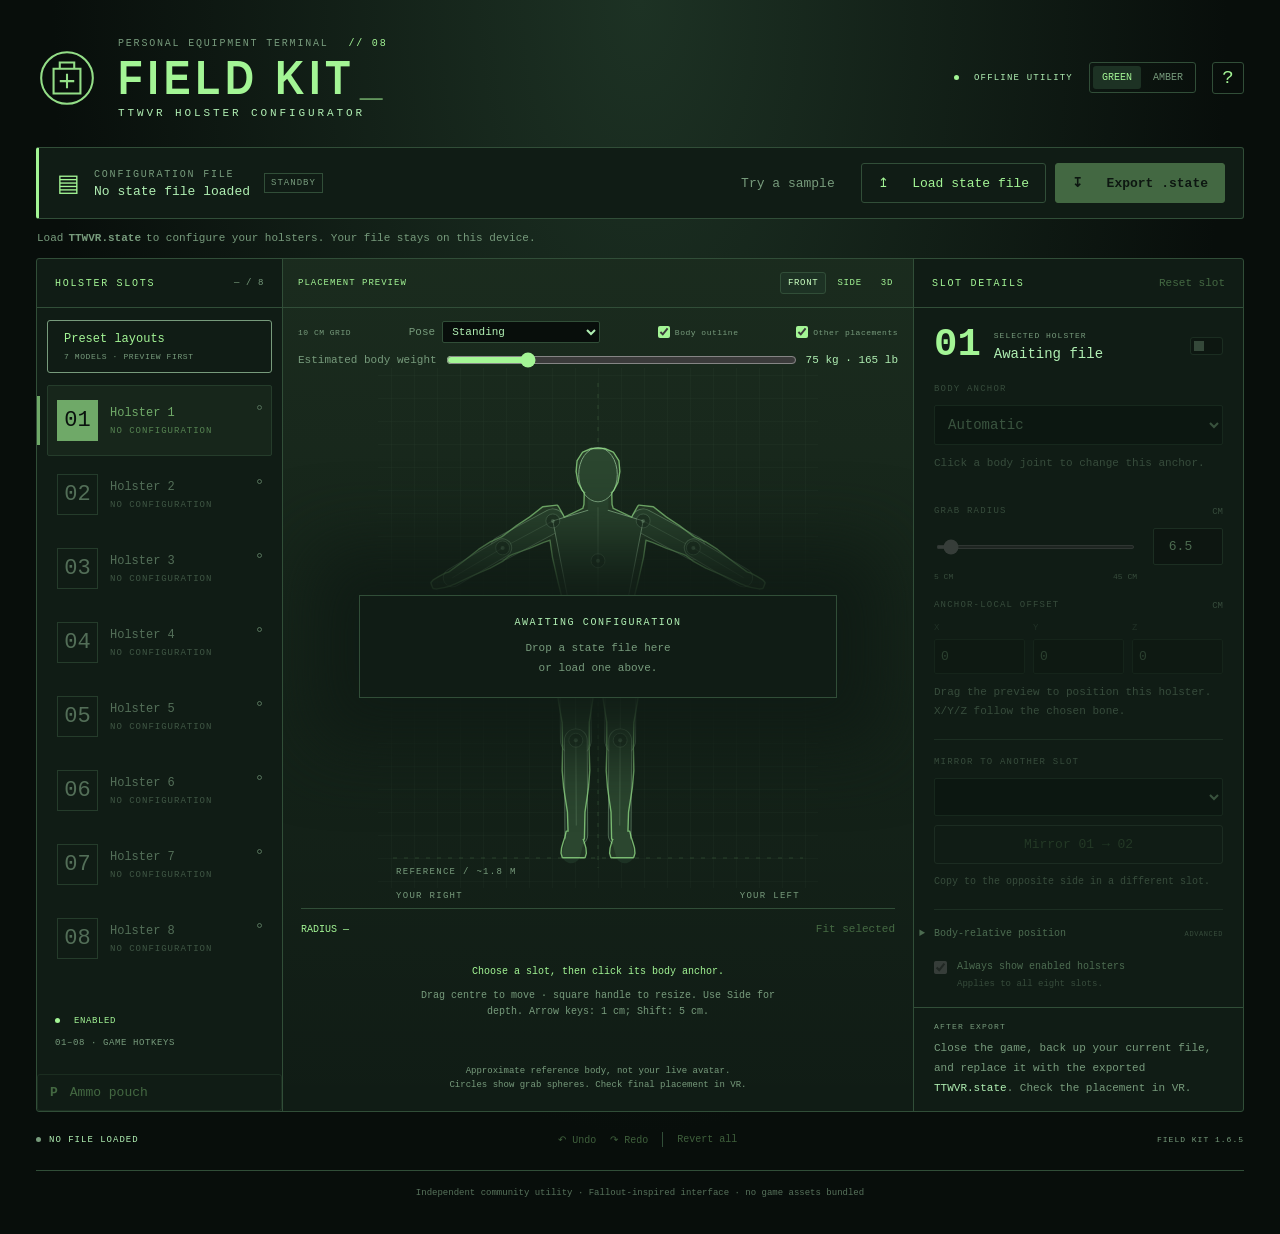
==== commit 6817b423: "Fit holster and ammo pouch grab spheres to the body outline" ====
--- a/tools/holster-editor/index.html
+++ b/tools/holster-editor/index.html
@@ -80,6 +80,9 @@
 #overlap-key::before{content:"";width:12px;height:10px;background:repeating-linear-gradient(135deg,#a54240 0 3px,#ffd2cd 3px 4px)}
 
 .holster-volume .holster-centre .marker-hit{fill:transparent;stroke:none}
+
+.adapt-controls{display:flex;align-items:center;gap:8px;flex-wrap:wrap;margin:9px 15px 0}
+.adapt-controls select,.adapt-controls button{width:auto;margin:0;padding:5px 8px;font-size:11px}
 </style>
 </head>
 <body>
@@ -110,6 +113,10 @@
         <label for="body-weight">Estimated body weight</label>
         <input id="body-weight" type="range" step="1" aria-describedby="weight-note"/>
         <output id="weight-value" for="body-weight"></output>
+      </div>
+      <div class="adapt-controls" id="adapt-controls" hidden>
+        <select id="adapt-scope" aria-label="Placements to auto adapt"><option value="selected">Selected placement</option><option value="layout">Enabled layout</option></select>
+        <button type="button" id="auto-adapt">Auto adapt</button>
       </div>
       <div class="body-view">
         <svg id="body-map" viewBox="0 0 440 540" role="group" aria-label="Holster placement preview. Drag the numbered centre to move; drag the square handle to resize.">
@@ -181,7 +188,7 @@
       <div class="apply-note"><span class="eyebrow">AFTER EXPORT</span><p>Close the game, back up your current file, and replace it with the exported <b>TTWVR.state</b>. Check the placement in VR.</p></div>
     </section>
   </main>
-  <footer class="status-bar"><div><span class="status-light" id="status-light"></span><span id="change-status">NO FILE LOADED</span></div><div class="history"><button type="button" id="undo" disabled>↶ Undo</button><button type="button" id="redo" disabled>↷ Redo</button><span class="separator"></span><button type="button" id="revert" disabled>Revert all</button></div><span class="footer-version">FIELD KIT 1.6.4</span></footer>
+  <footer class="status-bar"><div><span class="status-light" id="status-light"></span><span id="change-status">NO FILE LOADED</span></div><div class="history"><button type="button" id="undo" disabled>↶ Undo</button><button type="button" id="redo" disabled>↷ Redo</button><span class="separator"></span><button type="button" id="revert" disabled>Revert all</button></div><span class="footer-version">FIELD KIT 1.6.5</span></footer>
   <p class="bottom-note">Independent community utility · Fallout-inspired interface · no game assets bundled</p>
 </div>
 <dialog id="presets" aria-labelledby="presets-title">
@@ -201,7 +208,7 @@
   <p class="preset-caveat">Reference pose only: spacing changes as you move. These are starting layouts, not headset-tested fits. Fine-tune with your equipment and wrist Pip-Boy in VR.</p>
   <div class="preset-apply-row"><p id="preset-impact" aria-live="polite"></p><button type="button" id="apply-preset" class="primary" disabled>Apply layout</button></div>
 </dialog>
-<dialog id="instructions"><div class="dialog-heading"><p class="eyebrow">FIELD MANUAL</p><button type="button" id="close-help" class="icon-button" aria-label="Close instructions">×</button></div><h2>Configure. Export. Equip.</h2><ol><li><b>Quit Fallout and your mod manager.</b> This tool edits a copy; the game writes its state when it closes.</li><li><b>Load TTWVR.state.</b> It contains the numbered holsters and their anchors. A savegame or TTWVR.ini is a different file.</li><li><b>Choose a preview pose.</b> Select Seated · desk chair to check reach around the seat and armrests. Switching pose only changes the preview.</li><li><b>Choose a slot and an anchor.</b> Numbers match the game’s 1–8 hotkeys. Drag its numbered centre to position it; drag the square handle to resize its grab sphere. Use Front for left/right and Side for depth. Both views adjust height. Arrow keys move 1 cm (Shift: 5 cm). Numeric controls remain available.</li><li><b>Export the file.</b> Keep a backup of the original and replace it with the downloaded copy. Its filename must be <code>TTWVR.state</code>, without a browser-added “(1)”.</li><li><b>Launch the game and check the fit.</b> The preview uses an approximate reference body and pose. Fine placement depends on your avatar and calibration.</li></ol><h3>Ammo pouch</h3><p>Select <b>Ammo pouch</b> below the eight slots. In <b>3D</b>, <b>Body outline</b> shows the approximate skin surface around the skeleton. Use <b>Estimated body weight</b> to preview a slimmer or larger build at the same reference height. Drag the background to orbit and drag the R, F or U arrow to move right, forward or up. You can also drag <b>P</b> in Front and Side or enter its right, forward and floor height in centimetres. If your file has no saved pouch, choose <b>Set initial position</b> to place one. Undo or Reset pouch restores the loaded placement.</p><h3>Start from a preset</h3><p><b>Preset layouts</b> offers seven belt, vest and holster layouts, from four to eight enabled holsters. The P marks the ammo pouch. Choose its side and preview its reach before applying. One export saves the pouch and holsters together. Utility rig puts one forearm target opposite the selected Pip-Boy arm; this remains independent of pair order. One Undo restores your previous layout. Slots outside the chosen layout are disabled while their positions are retained. Visibility, calibration and other state sections stay as loaded. Export and check your reach in VR.</p><h3>Body holsters behind you?</h3><p>Field Kit 1.1–1.3 reversed front and back in the preview. If you exported body placements with those versions, this moves centres behind the reference body to the front. It affects pelvis, chest and leg anchors, including disabled slots; arms and Automatic slots stay unchanged. Intentionally rear-mounted body holsters would also move. Review the Side view, then export. One Undo restores the layout. Loading a file never repairs it automatically.</p><button type="button" id="repair-body" disabled>Repair old body placement</button><h3>Mirror a holster</h3><p>Choose a different destination slot under <b>Mirror to another slot</b>, then press the mirror button. Right upper arm becomes left upper arm, for example, with the matching local offset and grab radius. The destination is replaced in one undoable action. Subsequent edits are independent; this does not link the slots. Automatic slots show and mirror their saved position relative to the eyes. TTWVR chooses the nearest bone when the avatar loads.</p><h3>Where is the file?</h3><p><b>Windows</b> — your Documents folder, which may be redirected to OneDrive:</p><code class="path">My Games\FalloutNV\TTWVR.state</code><p><b>Linux / Proton</b> — inside the prefix used by your VR profile:</p><code class="path">drive_c/users/steamuser/Documents/My Games/FalloutNV/TTWVR.state</code><p>TTWVR stores this configuration in New Vegas’s <code>FalloutNV</code> folder. Place a holster in VR and quit once if the holster sections have not been created yet.</p><h3>What gets edited?</h3><p>Holsters use <code>[SavedSlots]</code> and <code>[SavedSlotsOn]</code>. The ammo pouch uses <code>[SavedPouch]</code>. Select <b>Ammo pouch</b> to change its body anchor or grab radius. Other sections, encoding and line endings are preserved. This does not assign weapons to hotkeys or change a savegame.</p><p><b>Automatic</b> removes an explicit bone binding. TTWVR then chooses a nearby bone from the saved body-relative position. New explicit bindings start at a zero local offset; adjust the offset or finish placement in VR.</p><p class="field-help">Runs entirely offline. No installation, uploads, runtime libraries or network connection required. Original tool code: GPL-3.0-only.</p></dialog>
+<dialog id="instructions"><div class="dialog-heading"><p class="eyebrow">FIELD MANUAL</p><button type="button" id="close-help" class="icon-button" aria-label="Close instructions">×</button></div><h2>Configure. Export. Equip.</h2><ol><li><b>Quit Fallout and your mod manager.</b> This tool edits a copy; the game writes its state when it closes.</li><li><b>Load TTWVR.state.</b> It contains the numbered holsters and their anchors. A savegame or TTWVR.ini is a different file.</li><li><b>Choose a preview pose.</b> Select Seated · desk chair to check reach around the seat and armrests. Switching pose only changes the preview. To clear red hatching, choose Selected placement or Enabled layout and press <b>Auto adapt</b>. One Undo restores the previous positions.</li><li><b>Choose a slot and an anchor.</b> Numbers match the game’s 1–8 hotkeys. Drag its numbered centre to position it; drag the square handle to resize its grab sphere. Use Front for left/right and Side for depth. Both views adjust height. Arrow keys move 1 cm (Shift: 5 cm). Numeric controls remain available.</li><li><b>Export the file.</b> Keep a backup of the original and replace it with the downloaded copy. Its filename must be <code>TTWVR.state</code>, without a browser-added “(1)”.</li><li><b>Launch the game and check the fit.</b> The preview uses an approximate reference body and pose. Fine placement depends on your avatar and calibration.</li></ol><h3>Ammo pouch</h3><p>Select <b>Ammo pouch</b> below the eight slots. In <b>3D</b>, <b>Body outline</b> shows the approximate skin surface around the skeleton. Use <b>Estimated body weight</b> to preview a slimmer or larger build at the same reference height. Drag the background to orbit and drag the R, F or U arrow to move right, forward or up. You can also drag <b>P</b> in Front and Side or enter its right, forward and floor height in centimetres. If your file has no saved pouch, choose <b>Set initial position</b> to place one. Undo or Reset pouch restores the loaded placement.</p><h3>Start from a preset</h3><p><b>Preset layouts</b> offers seven belt, vest and holster layouts, from four to eight enabled holsters. The P marks the ammo pouch. Choose its side and preview its reach before applying. One export saves the pouch and holsters together. Utility rig puts one forearm target opposite the selected Pip-Boy arm; this remains independent of pair order. One Undo restores your previous layout. Slots outside the chosen layout are disabled while their positions are retained. Visibility, calibration and other state sections stay as loaded. Export and check your reach in VR.</p><h3>Body holsters behind you?</h3><p>Field Kit 1.1–1.3 reversed front and back in the preview. If you exported body placements with those versions, this moves centres behind the reference body to the front. It affects pelvis, chest and leg anchors, including disabled slots; arms and Automatic slots stay unchanged. Intentionally rear-mounted body holsters would also move. Review the Side view, then export. One Undo restores the layout. Loading a file never repairs it automatically.</p><button type="button" id="repair-body" disabled>Repair old body placement</button><h3>Mirror a holster</h3><p>Choose a different destination slot under <b>Mirror to another slot</b>, then press the mirror button. Right upper arm becomes left upper arm, for example, with the matching local offset and grab radius. The destination is replaced in one undoable action. Subsequent edits are independent; this does not link the slots. Automatic slots show and mirror their saved position relative to the eyes. TTWVR chooses the nearest bone when the avatar loads.</p><h3>Where is the file?</h3><p><b>Windows</b> — your Documents folder, which may be redirected to OneDrive:</p><code class="path">My Games\FalloutNV\TTWVR.state</code><p><b>Linux / Proton</b> — inside the prefix used by your VR profile:</p><code class="path">drive_c/users/steamuser/Documents/My Games/FalloutNV/TTWVR.state</code><p>TTWVR stores this configuration in New Vegas’s <code>FalloutNV</code> folder. Place a holster in VR and quit once if the holster sections have not been created yet.</p><h3>What gets edited?</h3><p>Holsters use <code>[SavedSlots]</code> and <code>[SavedSlotsOn]</code>. The ammo pouch uses <code>[SavedPouch]</code>. Select <b>Ammo pouch</b> to change its body anchor or grab radius. Other sections, encoding and line endings are preserved. This does not assign weapons to hotkeys or change a savegame.</p><p><b>Automatic</b> removes an explicit bone binding. TTWVR then chooses a nearby bone from the saved body-relative position. New explicit bindings start at a zero local offset; adjust the offset or finish placement in VR.</p><p class="field-help">Runs entirely offline. No installation, uploads, runtime libraries or network connection required. Original tool code: GPL-3.0-only.</p></dialog>
 <script>/* SPDX-License-Identifier: GPL-3.0-only */
 /* Lossless TTWVR state editor. No filesystem or network access. */
 (function (root) {
@@ -1225,7 +1232,9 @@
     return clipped;
   }
   const diskEdge=Array.from({length:40},(_,i)=>[Math.cos(i*Math.PI/20),Math.sin(i*Math.PI/20)]);
-  function overlapPath(centre,radius,cam,weightKg=buildRange.referenceKg,pose='standing') {
+  // Without a camera, stop at the first clipped disk with nonzero area.
+  // Fitting and drawing therefore check the same body volume.
+  function skinIntersection(centre,radius,cam,weightKg,pose) {
     if(!(radius>0) || !Number.isFinite(radius) || !centre.every(Number.isFinite)) return '';
     const paths=[];
     for(const part of skinFor(weightKg,pose)) {
@@ -1252,6 +1261,13 @@
             disk=clipDisk(disk,plane,(z-z0)/(z1-z0));
             if(!disk.length) break;
           }
+          if(!cam) {
+            if(disk.length>=3 && Math.abs(disk.reduce((area,a,k)=>{
+              const b=disk[(k+1)%disk.length];
+              return area+a[0]*b[1]-a[1]*b[0];
+            },0))>1e-14) return true;
+            continue;
+          }
           for(const [x,y] of disk) {
             const point=normal.map((n,k)=>part.u[k]*x+part.v[k]*y+n*z);
             points.push(project(point,cam));
@@ -1262,7 +1278,71 @@
         if(hull.length>=3) paths.push('M'+hull.map(p=>p.map(v=>v.toFixed(2)).join(' ')).join('L')+'Z');
       }
     }
-    return paths.join('');
+    return cam ? paths.join('') : false;
+  }
+  function overlapPath(centre,radius,cam,weightKg=buildRange.referenceKg,pose='standing') {
+    return skinIntersection(centre,radius,cam,weightKg,pose);
+  }
+
+  const limbEnds={upper_arm:'forearm',forearm:'hand',thigh:'shin',shin:'foot'};
+  function fitAxis(centre,anchor,pose) {
+    const joint=(name,bone)=>pose==='seated' ? seatPoint(G.joints[name],bone) : G.joints[name];
+    const torso=joint(anchor==='chest'?'chest':'pelvis','pelvis');
+    let axis=[0,0,1], radial=[centre[0],centre[1]-torso[1],0], fallback=[0,-1,0];
+    let nearest=Math.hypot(...sub(centre,[0,torso[1],Math.max(torso[2],Math.min(centre[2],joint('neck','chest')[2]))]));
+    for(const side of ['left','right']) for(const [bone,end] of Object.entries(limbEnds)) {
+      const name=side+'_'+bone;
+      if(anchor!==name && anchor!=='auto') continue;
+      const start=joint(name,name), span=sub(joint(side+'_'+end,name),start);
+      const offset=sub(centre,start), fraction=dot(offset,span)/dot(span,span);
+      const distance=Math.hypot(...sub(offset,times(span,Math.max(0,Math.min(1,fraction)))));
+      if(anchor==='auto' && distance>=nearest) continue;
+      nearest=distance;
+      axis=unit(span);
+      radial=sub(offset,times(span,fraction));
+      const lateral=[side==='left'?-1:1,0,0];
+      fallback=sub(lateral,times(axis,dot(lateral,axis)));
+    }
+    return {axis,outward:unit(Math.hypot(...radial)<.003 ? fallback : radial)};
+  }
+  function adaptPlacement(row,isPouch,weightKg,pose,eyeHeight) {
+    if(!row || !(row.radius>0)) return row;
+    const centre=equipmentWorld(row,isPouch,pose,eyeHeight), radius=row.radius;
+    const hits=(p,r)=>skinIntersection(p,r,null,weightKg,pose);
+    if(!hits(centre,radius)) return row;
+    const {axis,outward}=fitAxis(centre,isPouch?'pelvis':row.anchor,pose);
+    // Search across the bone, retaining the position along it (belt height for
+    // the torso). Try nearby directions if there is another limb in the way.
+    const tangent=times(cross(axis,outward),centre[0]<0?-1:1);
+    const step=Math.max(.012,radius/6), padded=radius*1.006+.002;
+    let best=null, bestScore=Infinity;
+    for(const degrees of [0,30,-30,60,-60,90,-90]) {
+      const angle=degrees*Math.PI/180;
+      const dir=add(times(outward,Math.cos(angle)),times(tangent,Math.sin(angle)));
+      const point=d=>add(centre,times(dir,d));
+      // The extremal skin vertex bounds the search even for imported radii.
+      let far=0;
+      for(const part of skinFor(weightKg,pose)) for(const ring of part.rings)
+        for(const vertex of ring) far=Math.max(far,dot(vertex,dir));
+      const limit=Math.max(0,far-dot(centre,dir))+padded+step;
+      const penalty=1+.25*(1-Math.cos(angle));
+      let low=0, high=step;
+      while(low<limit && low*penalty<bestScore) {
+        if(!hits(point(high),padded)) {
+          for(let i=0;i<8;i++){
+            const mid=(low+high)/2;
+            if(hits(point(mid),padded)) low=mid; else high=mid;
+          }
+          // Keep a side-mounted placement on its own side of the body.
+          if(centre[0]*point(high)[0]>=0 && high*penalty<bestScore) {
+            bestScore=high*penalty; best=times(dir,high);
+          }
+          break;
+        }
+        low=high; high+=step;
+      }
+    }
+    return best ? move(row,isPouch,best,pose) : row;
   }
   function chairPath(cam) {
     const lines=[];
@@ -1296,7 +1376,7 @@
     }
     return lines.map(line=>'M'+line.map(p=>project(p,cam).map(v=>v.toFixed(2)).join(' ')).join('L')).join('');
   }
-  return {axes,camera,project,axisDelta,planeDelta,move,seatPoint,equipmentWorld,chairPath,shadedFaces,skinPath,overlapPath,buildRange,dot,add,times};
+  return {axes,camera,project,axisDelta,planeDelta,move,seatPoint,equipmentWorld,chairPath,shadedFaces,skinPath,overlapPath,adaptPlacement,buildRange,dot,add,times};
 });
 </script>
 <script>/* SPDX-License-Identifier: GPL-3.0-only */
@@ -1463,6 +1543,7 @@
       notify('Changes stay in this tab until you export a copy.');
     }
     clearErrors(); render();
+    return true;
   }
   function confirmReplace() { return demoMode || !(dirty() || errors.size) || confirm('Replace the current edits? Export a copy first if you want to keep them.'); }
   function install(bytes, name, isDemo = false) {
@@ -1619,6 +1700,8 @@
     $('body-map').setAttribute('aria-label',orbit?'3D skeleton. Drag the background or use the arrow keys to orbit. Drag a gizmo to move equipment.':'Holster placement preview. Drag the centre to move and the square to resize.');
     $('orbit-reset').hidden=!orbit;
     const skinVisible=updateSkin();
+    $('adapt-controls').hidden=!model || !skinVisible;
+    $('auto-adapt').disabled=!model || !!errors.size;
     let hasOverlap=false;
     $('direction-left').textContent = orbit ? '' : view === 'front' ? 'YOUR RIGHT' : 'BEHIND';
     $('direction-right').textContent = orbit ? '' : view === 'front' ? 'YOUR LEFT' : 'IN FRONT';
@@ -1884,6 +1967,30 @@
     lastBodyCamera=null; lastSkinCamera=null;
     map.setAttribute('viewBox',defaultBox());
     renderPreview();
+  });
+  $('auto-adapt').addEventListener('click',()=>{
+    if(!doc || errors.size || drag || orbitDrag) return;
+    const layout=$('adapt-scope').value==='layout';
+    const ids=layout ? model.slots.filter(s=>s.enabled).map(s=>s.id) : [selected];
+    if(layout && model.pouch) ids.push(pouchId);
+    let moved=0, checked=0, unknownRadius=false, stillInside=0;
+    const applied=commit(m=>{
+      for(const id of ids) {
+        const row=activeRow(m,id);
+        if(!row) continue;
+        if(!(row.radius>0)) { unknownRadius=true; continue; }
+        checked++;
+        const adapted=O.adaptPlacement(row,id===pouchId,weightControl.valueAsNumber,pose,doc.eyeHeight ?? G.referenceEyeHeight);
+        if(adapted!==row) { assignRow(m,id,adapted); moved++; }
+        else if(grabOverlap(id,rowWorld(row,id),row.radius)) stillInside++;
+      }
+    });
+    if(!applied) return;
+    const result=moved ? `Auto adapt moved ${moved} placement${moved===1?'':'s'}. Undo restores the previous position${moved===1?'':'s'}.` :
+      stillInside ? 'Auto adapt could not clear this placement.' : checked ? 'The checked placements already clear the body outline.' : '';
+    const skipped=unknownRadius ? 'Set a grab radius to include placements that use the game default.' : '';
+    const pending=moved && stillInside ? `${stillInside} still intersect the outline.` : '';
+    notify([result,pending,skipped].filter(Boolean).join(' ') || 'There are no placements to adapt.',stillInside?'error':'');
   });
   weightControl.addEventListener('input',renderPreview);
   $('show-skin').addEventListener('change',renderPreview);
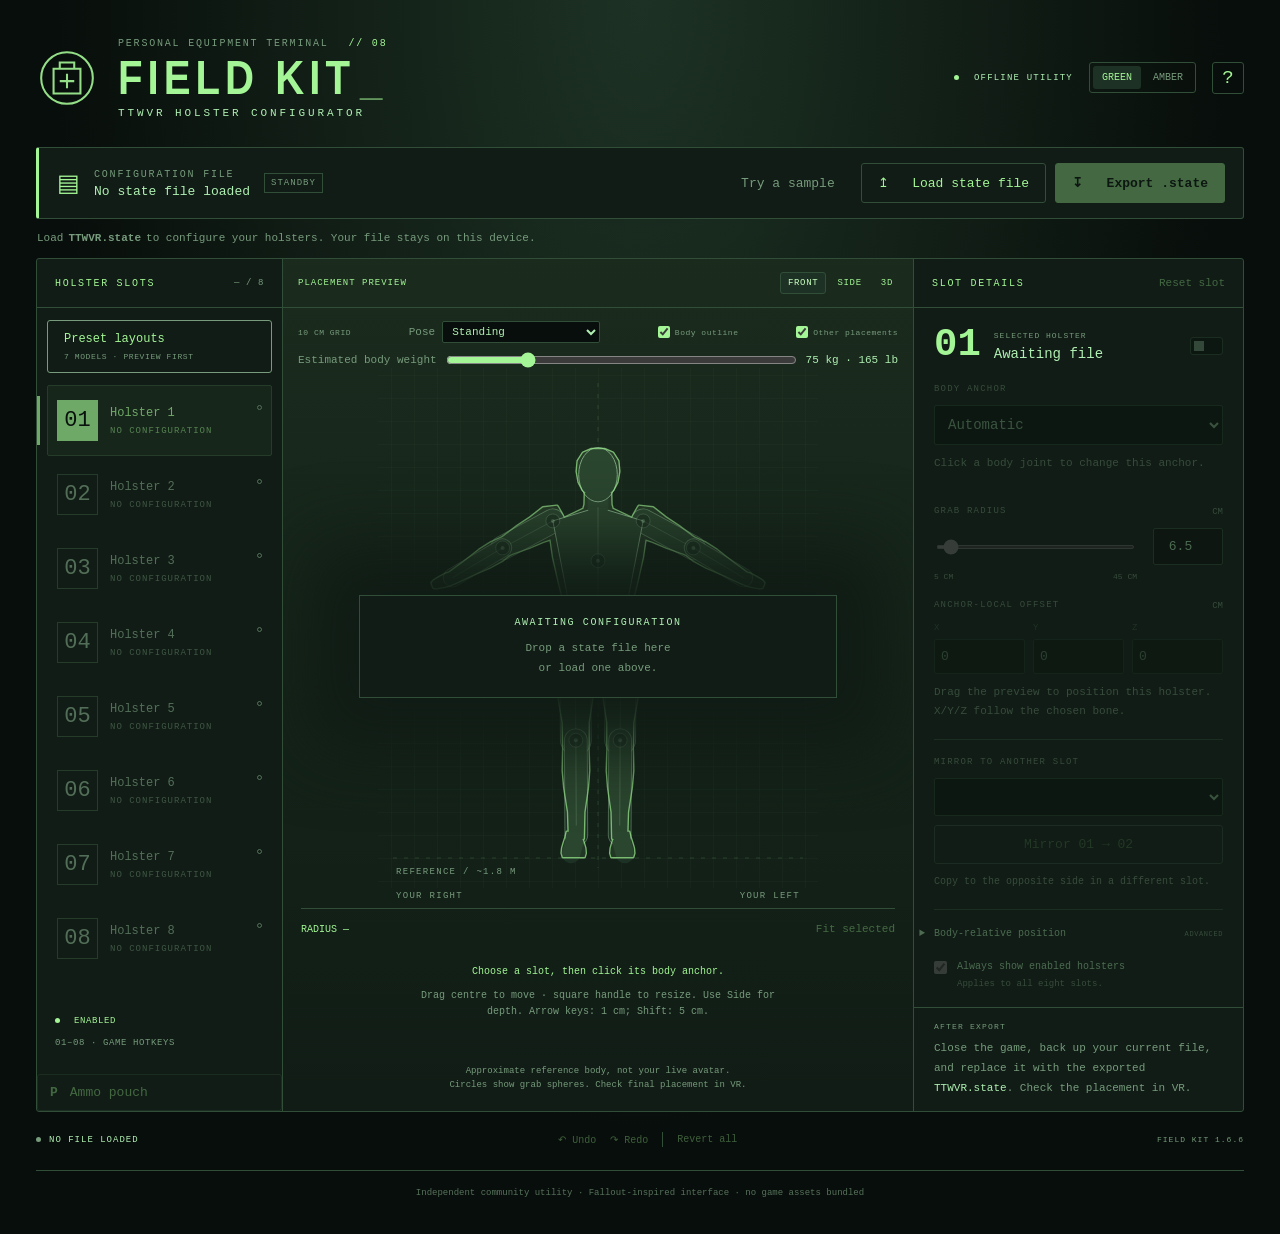
==== commit d6bee658: "Refit loose holsters when the body outline shrinks" ====
--- a/tools/holster-editor/index.html
+++ b/tools/holster-editor/index.html
@@ -116,7 +116,7 @@
       </div>
       <div class="adapt-controls" id="adapt-controls" hidden>
         <select id="adapt-scope" aria-label="Placements to auto adapt"><option value="selected">Selected placement</option><option value="layout">Enabled layout</option></select>
-        <button type="button" id="auto-adapt">Auto adapt</button>
+        <button type="button" id="auto-adapt" title="Fit placements inward or outward to the current body outline">Auto adapt</button>
       </div>
       <div class="body-view">
         <svg id="body-map" viewBox="0 0 440 540" role="group" aria-label="Holster placement preview. Drag the numbered centre to move; drag the square handle to resize.">
@@ -188,7 +188,7 @@
       <div class="apply-note"><span class="eyebrow">AFTER EXPORT</span><p>Close the game, back up your current file, and replace it with the exported <b>TTWVR.state</b>. Check the placement in VR.</p></div>
     </section>
   </main>
-  <footer class="status-bar"><div><span class="status-light" id="status-light"></span><span id="change-status">NO FILE LOADED</span></div><div class="history"><button type="button" id="undo" disabled>↶ Undo</button><button type="button" id="redo" disabled>↷ Redo</button><span class="separator"></span><button type="button" id="revert" disabled>Revert all</button></div><span class="footer-version">FIELD KIT 1.6.5</span></footer>
+  <footer class="status-bar"><div><span class="status-light" id="status-light"></span><span id="change-status">NO FILE LOADED</span></div><div class="history"><button type="button" id="undo" disabled>↶ Undo</button><button type="button" id="redo" disabled>↷ Redo</button><span class="separator"></span><button type="button" id="revert" disabled>Revert all</button></div><span class="footer-version">FIELD KIT 1.6.6</span></footer>
   <p class="bottom-note">Independent community utility · Fallout-inspired interface · no game assets bundled</p>
 </div>
 <dialog id="presets" aria-labelledby="presets-title">
@@ -208,7 +208,7 @@
   <p class="preset-caveat">Reference pose only: spacing changes as you move. These are starting layouts, not headset-tested fits. Fine-tune with your equipment and wrist Pip-Boy in VR.</p>
   <div class="preset-apply-row"><p id="preset-impact" aria-live="polite"></p><button type="button" id="apply-preset" class="primary" disabled>Apply layout</button></div>
 </dialog>
-<dialog id="instructions"><div class="dialog-heading"><p class="eyebrow">FIELD MANUAL</p><button type="button" id="close-help" class="icon-button" aria-label="Close instructions">×</button></div><h2>Configure. Export. Equip.</h2><ol><li><b>Quit Fallout and your mod manager.</b> This tool edits a copy; the game writes its state when it closes.</li><li><b>Load TTWVR.state.</b> It contains the numbered holsters and their anchors. A savegame or TTWVR.ini is a different file.</li><li><b>Choose a preview pose.</b> Select Seated · desk chair to check reach around the seat and armrests. Switching pose only changes the preview. To clear red hatching, choose Selected placement or Enabled layout and press <b>Auto adapt</b>. One Undo restores the previous positions.</li><li><b>Choose a slot and an anchor.</b> Numbers match the game’s 1–8 hotkeys. Drag its numbered centre to position it; drag the square handle to resize its grab sphere. Use Front for left/right and Side for depth. Both views adjust height. Arrow keys move 1 cm (Shift: 5 cm). Numeric controls remain available.</li><li><b>Export the file.</b> Keep a backup of the original and replace it with the downloaded copy. Its filename must be <code>TTWVR.state</code>, without a browser-added “(1)”.</li><li><b>Launch the game and check the fit.</b> The preview uses an approximate reference body and pose. Fine placement depends on your avatar and calibration.</li></ol><h3>Ammo pouch</h3><p>Select <b>Ammo pouch</b> below the eight slots. In <b>3D</b>, <b>Body outline</b> shows the approximate skin surface around the skeleton. Use <b>Estimated body weight</b> to preview a slimmer or larger build at the same reference height. Drag the background to orbit and drag the R, F or U arrow to move right, forward or up. You can also drag <b>P</b> in Front and Side or enter its right, forward and floor height in centimetres. If your file has no saved pouch, choose <b>Set initial position</b> to place one. Undo or Reset pouch restores the loaded placement.</p><h3>Start from a preset</h3><p><b>Preset layouts</b> offers seven belt, vest and holster layouts, from four to eight enabled holsters. The P marks the ammo pouch. Choose its side and preview its reach before applying. One export saves the pouch and holsters together. Utility rig puts one forearm target opposite the selected Pip-Boy arm; this remains independent of pair order. One Undo restores your previous layout. Slots outside the chosen layout are disabled while their positions are retained. Visibility, calibration and other state sections stay as loaded. Export and check your reach in VR.</p><h3>Body holsters behind you?</h3><p>Field Kit 1.1–1.3 reversed front and back in the preview. If you exported body placements with those versions, this moves centres behind the reference body to the front. It affects pelvis, chest and leg anchors, including disabled slots; arms and Automatic slots stay unchanged. Intentionally rear-mounted body holsters would also move. Review the Side view, then export. One Undo restores the layout. Loading a file never repairs it automatically.</p><button type="button" id="repair-body" disabled>Repair old body placement</button><h3>Mirror a holster</h3><p>Choose a different destination slot under <b>Mirror to another slot</b>, then press the mirror button. Right upper arm becomes left upper arm, for example, with the matching local offset and grab radius. The destination is replaced in one undoable action. Subsequent edits are independent; this does not link the slots. Automatic slots show and mirror their saved position relative to the eyes. TTWVR chooses the nearest bone when the avatar loads.</p><h3>Where is the file?</h3><p><b>Windows</b> — your Documents folder, which may be redirected to OneDrive:</p><code class="path">My Games\FalloutNV\TTWVR.state</code><p><b>Linux / Proton</b> — inside the prefix used by your VR profile:</p><code class="path">drive_c/users/steamuser/Documents/My Games/FalloutNV/TTWVR.state</code><p>TTWVR stores this configuration in New Vegas’s <code>FalloutNV</code> folder. Place a holster in VR and quit once if the holster sections have not been created yet.</p><h3>What gets edited?</h3><p>Holsters use <code>[SavedSlots]</code> and <code>[SavedSlotsOn]</code>. The ammo pouch uses <code>[SavedPouch]</code>. Select <b>Ammo pouch</b> to change its body anchor or grab radius. Other sections, encoding and line endings are preserved. This does not assign weapons to hotkeys or change a savegame.</p><p><b>Automatic</b> removes an explicit bone binding. TTWVR then chooses a nearby bone from the saved body-relative position. New explicit bindings start at a zero local offset; adjust the offset or finish placement in VR.</p><p class="field-help">Runs entirely offline. No installation, uploads, runtime libraries or network connection required. Original tool code: GPL-3.0-only.</p></dialog>
+<dialog id="instructions"><div class="dialog-heading"><p class="eyebrow">FIELD MANUAL</p><button type="button" id="close-help" class="icon-button" aria-label="Close instructions">×</button></div><h2>Configure. Export. Equip.</h2><ol><li><b>Quit Fallout and your mod manager.</b> This tool edits a copy; the game writes its state when it closes.</li><li><b>Load TTWVR.state.</b> It contains the numbered holsters and their anchors. A savegame or TTWVR.ini is a different file.</li><li><b>Choose a preview pose.</b> Select Seated · desk chair to check reach around the seat and armrests. Switching pose only changes the preview. Choose Selected placement or Enabled layout and press <b>Auto adapt</b> to fit grab spheres to the skin. After changing weight, press it again to bring loose placements in or push embedded placements out. One Undo restores the previous positions.</li><li><b>Choose a slot and an anchor.</b> Numbers match the game’s 1–8 hotkeys. Drag its numbered centre to position it; drag the square handle to resize its grab sphere. Use Front for left/right and Side for depth. Both views adjust height. Arrow keys move 1 cm (Shift: 5 cm). Numeric controls remain available.</li><li><b>Export the file.</b> Keep a backup of the original and replace it with the downloaded copy. Its filename must be <code>TTWVR.state</code>, without a browser-added “(1)”.</li><li><b>Launch the game and check the fit.</b> The preview uses an approximate reference body and pose. Fine placement depends on your avatar and calibration.</li></ol><h3>Ammo pouch</h3><p>Select <b>Ammo pouch</b> below the eight slots. In <b>3D</b>, <b>Body outline</b> shows the approximate skin surface around the skeleton. Use <b>Estimated body weight</b> to preview a slimmer or larger build at the same reference height. Drag the background to orbit and drag the R, F or U arrow to move right, forward or up. You can also drag <b>P</b> in Front and Side or enter its right, forward and floor height in centimetres. If your file has no saved pouch, choose <b>Set initial position</b> to place one. Undo or Reset pouch restores the loaded placement.</p><h3>Start from a preset</h3><p><b>Preset layouts</b> offers seven belt, vest and holster layouts, from four to eight enabled holsters. The P marks the ammo pouch. Choose its side and preview its reach before applying. One export saves the pouch and holsters together. Utility rig puts one forearm target opposite the selected Pip-Boy arm; this remains independent of pair order. One Undo restores your previous layout. Slots outside the chosen layout are disabled while their positions are retained. Visibility, calibration and other state sections stay as loaded. Export and check your reach in VR.</p><h3>Body holsters behind you?</h3><p>Field Kit 1.1–1.3 reversed front and back in the preview. If you exported body placements with those versions, this moves centres behind the reference body to the front. It affects pelvis, chest and leg anchors, including disabled slots; arms and Automatic slots stay unchanged. Intentionally rear-mounted body holsters would also move. Review the Side view, then export. One Undo restores the layout. Loading a file never repairs it automatically.</p><button type="button" id="repair-body" disabled>Repair old body placement</button><h3>Mirror a holster</h3><p>Choose a different destination slot under <b>Mirror to another slot</b>, then press the mirror button. Right upper arm becomes left upper arm, for example, with the matching local offset and grab radius. The destination is replaced in one undoable action. Subsequent edits are independent; this does not link the slots. Automatic slots show and mirror their saved position relative to the eyes. TTWVR chooses the nearest bone when the avatar loads.</p><h3>Where is the file?</h3><p><b>Windows</b> — your Documents folder, which may be redirected to OneDrive:</p><code class="path">My Games\FalloutNV\TTWVR.state</code><p><b>Linux / Proton</b> — inside the prefix used by your VR profile:</p><code class="path">drive_c/users/steamuser/Documents/My Games/FalloutNV/TTWVR.state</code><p>TTWVR stores this configuration in New Vegas’s <code>FalloutNV</code> folder. Place a holster in VR and quit once if the holster sections have not been created yet.</p><h3>What gets edited?</h3><p>Holsters use <code>[SavedSlots]</code> and <code>[SavedSlotsOn]</code>. The ammo pouch uses <code>[SavedPouch]</code>. Select <b>Ammo pouch</b> to change its body anchor or grab radius. Other sections, encoding and line endings are preserved. This does not assign weapons to hotkeys or change a savegame.</p><p><b>Automatic</b> removes an explicit bone binding. TTWVR then chooses a nearby bone from the saved body-relative position. New explicit bindings start at a zero local offset; adjust the offset or finish placement in VR.</p><p class="field-help">Runs entirely offline. No installation, uploads, runtime libraries or network connection required. Original tool code: GPL-3.0-only.</p></dialog>
 <script>/* SPDX-License-Identifier: GPL-3.0-only */
 /* Lossless TTWVR state editor. No filesystem or network access. */
 (function (root) {
@@ -1303,36 +1303,80 @@
       const lateral=[side==='left'?-1:1,0,0];
       fallback=sub(lateral,times(axis,dot(lateral,axis)));
     }
-    return {axis,outward:unit(Math.hypot(...radial)<.003 ? fallback : radial)};
+    const reach=Math.hypot(...radial);
+    return {axis,outward:unit(reach<.003 ? fallback : radial),reach};
+  }
+  function skinExtent(skin,dir) {
+    let min=Infinity, max=-Infinity;
+    for(const part of skin) for(const ring of part.rings) for(const vertex of ring) {
+      const t=dot(vertex,dir); min=Math.min(min,t); max=Math.max(max,t);
+    }
+    return {min,max};
+  }
+  function clearBoundary(blocked,clear,inside) {
+    for(let i=0;i<10;i++) {
+      const mid=(clear+inside)/2;
+      if(blocked(mid)) inside=mid; else clear=mid;
+    }
+    return clear;
+  }
+  function inwardFit(centre,outward,reach,skin,padded,step,hits) {
+    // March toward the anchor and stop at the first surface. World-space ray
+    // coordinates bound the search to the skin even for distant imported slots.
+    const along=dot(centre,outward), base=sub(centre,times(outward,along));
+    const point=t=>add(base,times(outward,t));
+    const blocked=t=>hits(point(t),padded);
+    const bounds=skinExtent(skin,outward);
+    let end=Math.max(along-reach,bounds.min-padded);
+    if(centre[0]*outward[0]>0) end=Math.max(end,along-centre[0]/outward[0]);
+    let clear=Math.min(along,bounds.max+padded+step);
+    while(clear>end) {
+      const probe=Math.max(end,clear-step);
+      if(blocked(probe)) return point(clearBoundary(blocked,clear,probe));
+      clear=probe;
+    }
+    return null;
   }
   function adaptPlacement(row,isPouch,weightKg,pose,eyeHeight) {
     if(!row || !(row.radius>0)) return row;
     const centre=equipmentWorld(row,isPouch,pose,eyeHeight), radius=row.radius;
     const hits=(p,r)=>skinIntersection(p,r,null,weightKg,pose);
-    if(!hits(centre,radius)) return row;
-    const {axis,outward}=fitAxis(centre,isPouch?'pelvis':row.anchor,pose);
+    const step=Math.max(.012,radius/6), padded=radius*1.006+.002;
+    const skin=skinFor(weightKg,pose);
+    const anchor=isPouch?'pelvis':row.anchor;
+    if(!hits(centre,radius)) {
+      // A half-millimetre contact band avoids creeping on repeated clicks and
+      // absorbs rounding when a fitted placement is exported and loaded again.
+      if(hits(centre,padded+.0005)) return row;
+      // Automatic slots store an eye-relative height. Keep it when closing
+      // a gap, then try the nearest limb if that horizontal ray misses the skin.
+      for(const candidate of anchor==='auto' ? ['pelvis','auto'] : [anchor]) {
+        const {outward,reach}=fitAxis(centre,candidate,pose);
+        const target=inwardFit(centre,outward,reach,skin,padded,step,hits);
+        if(!target) continue;
+        const fitted=move(row,isPouch,sub(target,centre),pose);
+        const actual=equipmentWorld(fitted,isPouch,pose,eyeHeight);
+        if(Math.hypot(...sub(actual,target))<.0005 && !hits(actual,radius)) return fitted;
+      }
+      return row;
+    }
+    const {axis,outward}=fitAxis(centre,anchor,pose);
     // Search across the bone, retaining the position along it (belt height for
     // the torso). Try nearby directions if there is another limb in the way.
     const tangent=times(cross(axis,outward),centre[0]<0?-1:1);
-    const step=Math.max(.012,radius/6), padded=radius*1.006+.002;
     let best=null, bestScore=Infinity;
     for(const degrees of [0,30,-30,60,-60,90,-90]) {
       const angle=degrees*Math.PI/180;
       const dir=add(times(outward,Math.cos(angle)),times(tangent,Math.sin(angle)));
       const point=d=>add(centre,times(dir,d));
       // The extremal skin vertex bounds the search even for imported radii.
-      let far=0;
-      for(const part of skinFor(weightKg,pose)) for(const ring of part.rings)
-        for(const vertex of ring) far=Math.max(far,dot(vertex,dir));
-      const limit=Math.max(0,far-dot(centre,dir))+padded+step;
+      const limit=Math.max(0,skinExtent(skin,dir).max-dot(centre,dir))+padded+step;
+      const blocked=d=>hits(point(d),padded);
       const penalty=1+.25*(1-Math.cos(angle));
       let low=0, high=step;
       while(low<limit && low*penalty<bestScore) {
-        if(!hits(point(high),padded)) {
-          for(let i=0;i<8;i++){
-            const mid=(low+high)/2;
-            if(hits(point(mid),padded)) low=mid; else high=mid;
-          }
+        if(!blocked(high)) {
+          high=clearBoundary(blocked,high,low);
           // Keep a side-mounted placement on its own side of the body.
           if(centre[0]*point(high)[0]>=0 && high*penalty<bestScore) {
             bestScore=high*penalty; best=times(dir,high);
@@ -1987,7 +2031,7 @@
     });
     if(!applied) return;
     const result=moved ? `Auto adapt moved ${moved} placement${moved===1?'':'s'}. Undo restores the previous position${moved===1?'':'s'}.` :
-      stillInside ? 'Auto adapt could not clear this placement.' : checked ? 'The checked placements already clear the body outline.' : '';
+      stillInside ? 'Auto adapt could not clear this placement.' : checked ? 'No adjustment needed at this pose and weight.' : '';
     const skipped=unknownRadius ? 'Set a grab radius to include placements that use the game default.' : '';
     const pending=moved && stillInside ? `${stillInside} still intersect the outline.` : '';
     notify([result,pending,skipped].filter(Boolean).join(' ') || 'There are no placements to adapt.',stillInside?'error':'');
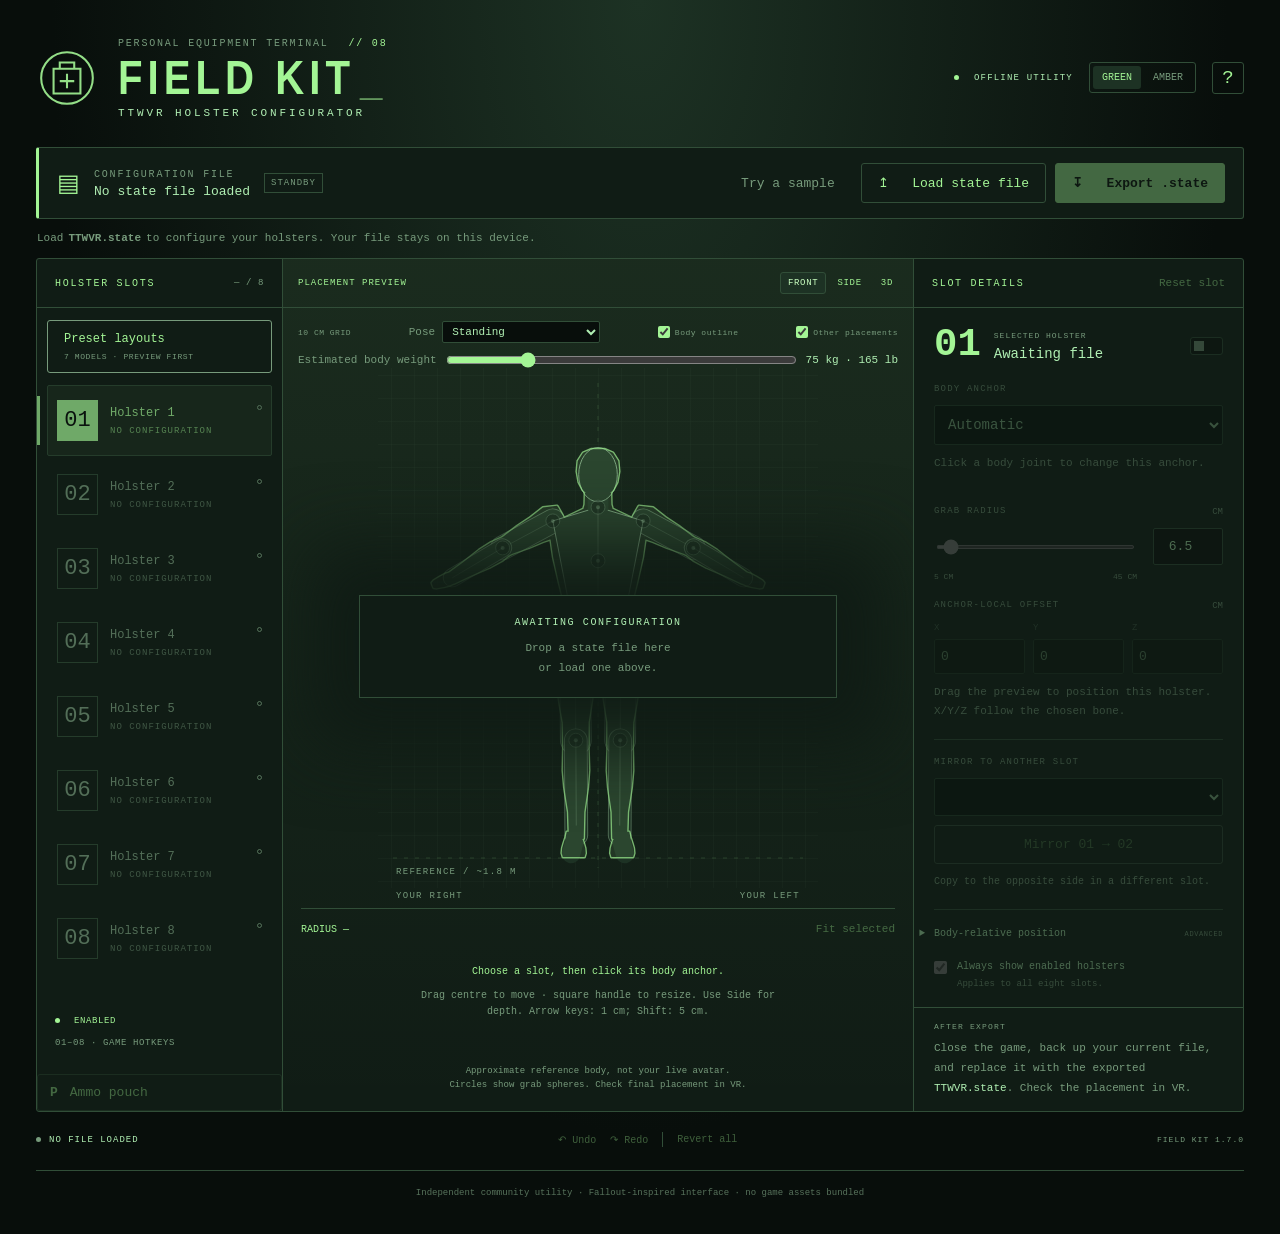
==== commit e4f1a366: "Support TTWVR 1.1.8 head anchors and equipment spots" ====
--- a/tools/holster-editor/index.html
+++ b/tools/holster-editor/index.html
@@ -104,6 +104,7 @@
   <main class="workspace" id="drop-zone">
     <section class="slots-panel" aria-labelledby="slots-title"><div class="panel-title"><h2 id="slots-title">HOLSTER SLOTS</h2><span id="enabled-count">— / 8</span></div><button type="button" id="open-presets" class="preset-launch">Preset layouts <span>7 MODELS · PREVIEW FIRST</span></button><div id="slot-list" class="slot-list"></div><div class="slot-footer"><span class="dot-key"><i></i> ENABLED</span><span>01–08 · GAME HOTKEYS</span></div>
       <button type="button" id="select-pouch" class="pouch-button" aria-pressed="false" disabled><span>P</span> Ammo pouch</button>
+      <button type="button" id="select-stim" class="pouch-button" aria-pressed="false" hidden><span>S</span> Stimpak circle</button>
     </section>
 
     <section class="map-panel" aria-labelledby="map-title">
@@ -151,7 +152,7 @@
 
     <section class="editor-panel" aria-labelledby="editor-title">
       <div class="panel-title"><h2 id="editor-title">SLOT DETAILS</h2><button type="button" class="text-button" id="reset-slot" disabled>Reset slot</button></div>
-      <div class="selected-heading" id="holster-heading"><span class="large-slot" id="selected-number">01</span><div><p class="eyebrow">SELECTED HOLSTER</p><h3 id="selected-name">Awaiting file</h3></div><label class="switch" title="Enable this holster"><input type="checkbox" id="enabled" disabled><span></span><span class="sr-only">Enable selected holster</span></label></div>
+      <div class="selected-heading" id="holster-heading"><span class="large-slot" id="selected-number">01</span><div><p class="eyebrow" id="placement-type">SELECTED HOLSTER</p><h3 id="selected-name">Awaiting file</h3></div><label class="switch" title="Enable this holster"><input type="checkbox" id="enabled" disabled><span></span><span class="sr-only">Enable selected holster</span></label></div>
       <form id="editor-form" novalidate>
         <fieldset id="editor-fields" disabled>
           <label class="field-label" for="anchor">BODY ANCHOR</label><select id="anchor"></select>
@@ -169,6 +170,7 @@
       <div id="pouch-panel" hidden>
         <p id="pouch-status" class="field-help"></p>
         <button type="button" id="place-pouch" hidden>Set initial position</button>
+        <button type="button" id="use-spots" hidden>Use 1.1.8 equipment spots</button>
         <fieldset id="pouch-fields">
           <label class="field-label" for="pouch-anchor">BODY ANCHOR</label>
           <select id="pouch-anchor"><option value="body">Body-relative</option></select>
@@ -188,7 +190,7 @@
       <div class="apply-note"><span class="eyebrow">AFTER EXPORT</span><p>Close the game, back up your current file, and replace it with the exported <b>TTWVR.state</b>. Check the placement in VR.</p></div>
     </section>
   </main>
-  <footer class="status-bar"><div><span class="status-light" id="status-light"></span><span id="change-status">NO FILE LOADED</span></div><div class="history"><button type="button" id="undo" disabled>↶ Undo</button><button type="button" id="redo" disabled>↷ Redo</button><span class="separator"></span><button type="button" id="revert" disabled>Revert all</button></div><span class="footer-version">FIELD KIT 1.6.6</span></footer>
+  <footer class="status-bar"><div><span class="status-light" id="status-light"></span><span id="change-status">NO FILE LOADED</span></div><div class="history"><button type="button" id="undo" disabled>↶ Undo</button><button type="button" id="redo" disabled>↷ Redo</button><span class="separator"></span><button type="button" id="revert" disabled>Revert all</button></div><span class="footer-version">FIELD KIT 1.7.0</span></footer>
   <p class="bottom-note">Independent community utility · Fallout-inspired interface · no game assets bundled</p>
 </div>
 <dialog id="presets" aria-labelledby="presets-title">
@@ -208,13 +210,13 @@
   <p class="preset-caveat">Reference pose only: spacing changes as you move. These are starting layouts, not headset-tested fits. Fine-tune with your equipment and wrist Pip-Boy in VR.</p>
   <div class="preset-apply-row"><p id="preset-impact" aria-live="polite"></p><button type="button" id="apply-preset" class="primary" disabled>Apply layout</button></div>
 </dialog>
-<dialog id="instructions"><div class="dialog-heading"><p class="eyebrow">FIELD MANUAL</p><button type="button" id="close-help" class="icon-button" aria-label="Close instructions">×</button></div><h2>Configure. Export. Equip.</h2><ol><li><b>Quit Fallout and your mod manager.</b> This tool edits a copy; the game writes its state when it closes.</li><li><b>Load TTWVR.state.</b> It contains the numbered holsters and their anchors. A savegame or TTWVR.ini is a different file.</li><li><b>Choose a preview pose.</b> Select Seated · desk chair to check reach around the seat and armrests. Switching pose only changes the preview. Choose Selected placement or Enabled layout and press <b>Auto adapt</b> to fit grab spheres to the skin. After changing weight, press it again to bring loose placements in or push embedded placements out. One Undo restores the previous positions.</li><li><b>Choose a slot and an anchor.</b> Numbers match the game’s 1–8 hotkeys. Drag its numbered centre to position it; drag the square handle to resize its grab sphere. Use Front for left/right and Side for depth. Both views adjust height. Arrow keys move 1 cm (Shift: 5 cm). Numeric controls remain available.</li><li><b>Export the file.</b> Keep a backup of the original and replace it with the downloaded copy. Its filename must be <code>TTWVR.state</code>, without a browser-added “(1)”.</li><li><b>Launch the game and check the fit.</b> The preview uses an approximate reference body and pose. Fine placement depends on your avatar and calibration.</li></ol><h3>Ammo pouch</h3><p>Select <b>Ammo pouch</b> below the eight slots. In <b>3D</b>, <b>Body outline</b> shows the approximate skin surface around the skeleton. Use <b>Estimated body weight</b> to preview a slimmer or larger build at the same reference height. Drag the background to orbit and drag the R, F or U arrow to move right, forward or up. You can also drag <b>P</b> in Front and Side or enter its right, forward and floor height in centimetres. If your file has no saved pouch, choose <b>Set initial position</b> to place one. Undo or Reset pouch restores the loaded placement.</p><h3>Start from a preset</h3><p><b>Preset layouts</b> offers seven belt, vest and holster layouts, from four to eight enabled holsters. The P marks the ammo pouch. Choose its side and preview its reach before applying. One export saves the pouch and holsters together. Utility rig puts one forearm target opposite the selected Pip-Boy arm; this remains independent of pair order. One Undo restores your previous layout. Slots outside the chosen layout are disabled while their positions are retained. Visibility, calibration and other state sections stay as loaded. Export and check your reach in VR.</p><h3>Body holsters behind you?</h3><p>Field Kit 1.1–1.3 reversed front and back in the preview. If you exported body placements with those versions, this moves centres behind the reference body to the front. It affects pelvis, chest and leg anchors, including disabled slots; arms and Automatic slots stay unchanged. Intentionally rear-mounted body holsters would also move. Review the Side view, then export. One Undo restores the layout. Loading a file never repairs it automatically.</p><button type="button" id="repair-body" disabled>Repair old body placement</button><h3>Mirror a holster</h3><p>Choose a different destination slot under <b>Mirror to another slot</b>, then press the mirror button. Right upper arm becomes left upper arm, for example, with the matching local offset and grab radius. The destination is replaced in one undoable action. Subsequent edits are independent; this does not link the slots. Automatic slots show and mirror their saved position relative to the eyes. TTWVR chooses the nearest bone when the avatar loads.</p><h3>Where is the file?</h3><p><b>Windows</b> — your Documents folder, which may be redirected to OneDrive:</p><code class="path">My Games\FalloutNV\TTWVR.state</code><p><b>Linux / Proton</b> — inside the prefix used by your VR profile:</p><code class="path">drive_c/users/steamuser/Documents/My Games/FalloutNV/TTWVR.state</code><p>TTWVR stores this configuration in New Vegas’s <code>FalloutNV</code> folder. Place a holster in VR and quit once if the holster sections have not been created yet.</p><h3>What gets edited?</h3><p>Holsters use <code>[SavedSlots]</code> and <code>[SavedSlotsOn]</code>. The ammo pouch uses <code>[SavedPouch]</code>. Select <b>Ammo pouch</b> to change its body anchor or grab radius. Other sections, encoding and line endings are preserved. This does not assign weapons to hotkeys or change a savegame.</p><p><b>Automatic</b> removes an explicit bone binding. TTWVR then chooses a nearby bone from the saved body-relative position. New explicit bindings start at a zero local offset; adjust the offset or finish placement in VR.</p><p class="field-help">Runs entirely offline. No installation, uploads, runtime libraries or network connection required. Original tool code: GPL-3.0-only.</p></dialog>
+<dialog id="instructions"><div class="dialog-heading"><p class="eyebrow">FIELD MANUAL</p><button type="button" id="close-help" class="icon-button" aria-label="Close instructions">×</button></div><h2>Configure. Export. Equip.</h2><ol><li><b>Quit Fallout and your mod manager.</b> This tool edits a copy; the game writes its state when it closes.</li><li><b>Load TTWVR.state.</b> It contains the numbered holsters and their anchors. A savegame or TTWVR.ini is a different file.</li><li><b>Choose a preview pose.</b> Select Seated · desk chair to check reach around the seat and armrests. Switching pose only changes the preview. Choose Selected placement or Enabled layout and press <b>Auto adapt</b> to fit grab spheres to the skin. After changing weight, press it again to bring loose placements in or push embedded placements out. One Undo restores the previous positions.</li><li><b>Choose a slot and an anchor.</b> Numbers match the game’s 1–8 hotkeys. Drag its numbered centre to position it; drag the square handle to resize its grab sphere. Use Front for left/right and Side for depth. Both views adjust height. Arrow keys move 1 cm (Shift: 5 cm). Numeric controls remain available.</li><li><b>Export the file.</b> Keep a backup of the original and replace it with the downloaded copy. Its filename must be <code>TTWVR.state</code>, without a browser-added “(1)”.</li><li><b>Launch the game and check the fit.</b> The preview uses an approximate reference body and pose. Fine placement depends on your avatar and calibration.</li></ol><h3>Ammo pouch</h3><p>Select <b>Ammo pouch</b> below the eight slots. In <b>3D</b>, <b>Body outline</b> shows the approximate skin surface around the skeleton. Use <b>Estimated body weight</b> to preview a slimmer or larger build at the same reference height. Drag the background to orbit and drag the R, F or U arrow to move right, forward or up. You can also drag <b>P</b> in Front and Side or enter its right, forward and floor height in centimetres. If your file has no saved pouch, choose <b>Set initial position</b> to place one. Undo or Reset pouch restores the loaded placement.</p><h3>Start from a preset</h3><p><b>Preset layouts</b> offers seven belt, vest and holster layouts, from four to eight enabled holsters. The P marks the ammo pouch. Choose its side and preview its reach before applying. One export saves the pouch and holsters together. Utility rig puts one forearm target opposite the selected Pip-Boy arm; this remains independent of pair order. One Undo restores your previous layout. Slots outside the chosen layout are disabled while their positions are retained. Visibility, calibration and other state sections stay as loaded. Export and check your reach in VR.</p><h3>Body holsters behind you?</h3><p>Field Kit 1.1–1.3 reversed front and back in the preview. If you exported body placements with those versions, this moves centres behind the reference body to the front. It affects pelvis, chest and leg anchors, including disabled slots; arms and Automatic slots stay unchanged. Intentionally rear-mounted body holsters would also move. Review the Side view, then export. One Undo restores the layout. Loading a file never repairs it automatically.</p><button type="button" id="repair-body" disabled>Repair old body placement</button><h3>Mirror a holster</h3><p>Choose a different destination slot under <b>Mirror to another slot</b>, then press the mirror button. Right upper arm becomes left upper arm, for example, with the matching local offset and grab radius. The destination is replaced in one undoable action. Subsequent edits are independent; this does not link the slots. Automatic slots show and mirror their saved position relative to the eyes. TTWVR chooses the nearest bone when the avatar loads.</p><h3>Where is the file?</h3><p><b>Windows</b> — your Documents folder, which may be redirected to OneDrive:</p><code class="path">My Games\FalloutNV\TTWVR.state</code><p><b>Linux / Proton</b> — inside the prefix used by your VR profile:</p><code class="path">drive_c/users/steamuser/Documents/My Games/FalloutNV/TTWVR.state</code><p>TTWVR stores this configuration in New Vegas’s <code>FalloutNV</code> folder. Place a holster in VR and quit once if the holster sections have not been created yet.</p><h3>What gets edited?</h3><p>Holsters use <code>[SavedSlots]</code> and <code>[SavedSlotsOn]</code>. TTWVR 1.1.8 stores its ammo pouch and Stimpak circle in <code>[SavedSpots]</code>. Older layouts use <code>[SavedPouch]</code>. To start using the new spots on an older layout, select the ammo pouch and choose <b>Use 1.1.8 equipment spots</b>. Select <b>Ammo pouch</b> to change its body anchor or grab radius. Other sections, encoding and line endings are preserved. This does not assign weapons to hotkeys or change a savegame.</p><p><b>Automatic</b> removes an explicit bone binding. TTWVR then chooses a nearby bone from the saved body-relative position. New explicit bindings start at a zero local offset; adjust the offset or finish placement in VR.</p><p class="field-help">Runs entirely offline. No installation, uploads, runtime libraries or network connection required. Original tool code: GPL-3.0-only.</p></dialog>
 <script>/* SPDX-License-Identifier: GPL-3.0-only */
 /* Lossless TTWVR state editor. No filesystem or network access. */
 (function (root) {
   'use strict';
   const ANCHORS = Object.freeze([
-    ['auto', 'Automatic'], ['pelvis', 'Pelvis'], ['chest', 'Chest'],
+    ['auto', 'Automatic'], ['head', 'Head-following (1.1.8)'], ['pelvis', 'Pelvis'], ['chest', 'Chest'],
     ['left_upper_arm', 'Left upper arm'], ['right_upper_arm', 'Right upper arm'],
     ['left_forearm', 'Left forearm'], ['right_forearm', 'Right forearm'],
     ['left_thigh', 'Left thigh'], ['right_thigh', 'Right thigh'],
@@ -279,6 +281,41 @@
     if (section?.records.length && !pouch.body) throw new Error('No saved ammo pouch position.');
     return {pouch: pouch.body ? pouch : null, refs};
   }
+  const spotIds = ['pouch', 'stim'];
+  function readPlacements(section, named, refs) {
+    const rows = {};
+    for (const r of section?.records || []) {
+      const tokens = r.value.split(/\s+/);
+      const type = tokens[0], binding = type === 'head' || type === 'bone';
+      if (!binding && !(named ? type === 'spot' : /^[+-]?\d/.test(type))) continue;
+      const key = binding || named ? tokens[1] : type;
+      if (named && !spotIds.includes(key)) continue; // Preserve future spot types.
+      if (!named && !/^[1-8]$/.test(key)) throw new Error(`Invalid holster number on line ${r.line + 1}.`);
+      const id = named ? key : Number(key);
+      const row = rows[id] ??= {id, anchor:'auto', offset:[0,0,0], position:null, radius:null};
+      if (binding) {
+        const head = type === 'head', anchor = head ? 'head' : tokens[2];
+        if (tokens.length !== (head ? 5 : 6)) throw new Error(`Invalid ${type} record on line ${r.line + 1}.`);
+        if (!head && (!names.has(anchor) || ['auto','head'].includes(anchor))) throw new Error(`Unsupported anchor "${anchor}" on line ${r.line + 1}.`);
+        const records = head ? refs.heads : refs.bones;
+        if (records[id]) throw new Error(`Duplicate ${type} record for ${id}.`);
+        records[id] = r;
+        const offset = tokens.slice(head ? 2 : 3).map(v => number(v, 'Anchor offset'));
+        // A 1.6.6 export can contain both. TTWVR uses the valid bone first.
+        if (!head || !refs.bones[id]) Object.assign(row, {anchor, offset});
+      } else {
+        if (tokens.length !== (named ? 6 : 5)) throw new Error(`Invalid position record on line ${r.line + 1}.`);
+        if (refs.positions[id]) throw new Error(`Placement ${id} has more than one position record.`);
+        refs.positions[id] = r;
+        const values = tokens.slice(named ? 2 : 1).map(v => number(v, 'Placement'));
+        row.position = values.slice(0,3); row.radius = values[3];
+      }
+    }
+    for (const row of Object.values(rows)) {
+      if (!row.position) throw new Error(`Missing position for ${row.id}.`);
+    }
+    return rows;
+  }
   function parse(input) {
     const bytes = typeof input === 'string' ? new TextEncoder().encode(input) : new Uint8Array(input);
     const {text, encoding, bom} = decode(bytes);
@@ -293,7 +330,7 @@
         if (section) section.end = i;
         const name = header[1].trim().toLowerCase();
         section = {name, start: i, end: lines.length, records: []};
-        if (name === 'savedslots' || name === 'savedslotson' || name === 'savedpouch') {
+        if (name === 'savedslots' || name === 'savedslotson' || name === 'savedpouch' || name === 'savedspots') {
           if (name === 'savedpouch' && sections[name]) { pouchIssue = 'Duplicate ammo pouch section.'; return; }
           if (sections[name]) throw new Error(`Duplicate [${header[1]}] section. Resolve the duplicate before editing.`);
           sections[name] = section;
@@ -323,10 +360,12 @@
         ({pouch, refs: pouchRefs} = readPouch(sections.savedpouch));
       } catch (e) { pouchIssue = e.message; }
     }
-    const pouchOnly = !!pouch && !sections.savedslots && !sections.savedslotson;
+    const placementRefs = () => ({positions:{}, bones:{}, heads:{}});
+    const refs = {...placementRefs(), spots:placementRefs(), on:null, show:null, pouch:pouchRefs};
+    assertKeys(sections.savedspots);
+    const spots = sections.savedspots ? readPlacements(sections.savedspots, true, refs.spots) : null;
+    const pouchOnly = (!!pouch || !!spots) && !sections.savedslots && !sections.savedslotson;
     if (!pouchOnly && !sections.savedslots) throw new Error('No [SavedSlots] section found. Open TTWVR.state after placing a holster in VR and quitting the game.');
-    const slots = Array.from({length: pouchOnly ? 0 : 8}, (_, i) => ({id: i + 1, position: null, radius: null, anchor: 'auto', offset: [0, 0, 0], enabled: false}));
-    const refs = {positions: {}, bones: {}, on: null, show: null, pouch: pouchRefs};
     function assertKeys(s) {
       const keys = new Set();
       for (const r of s?.records || []) {
@@ -335,25 +374,11 @@
       }
     }
     assertKeys(sections.savedslots); assertKeys(sections.savedslotson);
-    for (const r of sections.savedslots?.records || []) {
-      const t = r.value.split(/\s+/);
-      if (t[0] === 'bone') {
-        if (t.length !== 6 || !/^[1-8]$/.test(t[1])) throw new Error(`Invalid bone record on line ${r.line + 1}.`);
-        const id = Number(t[1]);
-        if (!names.has(t[2]) || t[2] === 'auto') throw new Error(`Unsupported anchor "${t[2]}" for holster ${id}. This editor supports the 1.1.5/1.1.6 format.`);
-        if (refs.bones[id]) throw new Error(`Holster ${id} has more than one bone record.`);
-        refs.bones[id] = r; slots[id - 1].anchor = t[2]; slots[id - 1].offset = t.slice(3).map(v => number(v, `Holster ${id} offset`));
-      } else if (/^[+-]?\d/.test(t[0])) {
-        if (t.length !== 5 || !/^[1-8]$/.test(t[0])) throw new Error(`Invalid position record on line ${r.line + 1}.`);
-        const id = Number(t[0]);
-        if (refs.positions[id]) throw new Error(`Holster ${id} has more than one position record.`);
-        refs.positions[id] = r; slots[id - 1].position = t.slice(1, 4).map(v => number(v, `Holster ${id} position`));
-        slots[id - 1].radius = number(t[4], `Holster ${id} radius`);
-      }
-      // Unknown extension records are retained verbatim.
-    }
-    const missing = slots.filter(s => s.position === null).map(s => s.id);
+    const numbered = readPlacements(sections.savedslots, false, refs);
+    const ids = Array.from({length:pouchOnly ? 0 : 8}, (_,i) => i + 1);
+    const missing = ids.filter(id => !numbered[id]);
     if (missing.length) throw new Error(`Missing positions for holsters ${missing.join(', ')}. Let TTWVR save all eight holsters before editing this file.`);
+    const slots = ids.map(id => ({...numbered[id], enabled:false}));
     let show = null;
     for (const r of sections.savedslotson?.records || []) {
       const t = r.value.split(/\s+/);
@@ -366,11 +391,11 @@
       }
     }
     if (!pouchOnly && (!refs.on || !refs.show)) throw new Error('Missing [SavedSlotsOn] enabled/visibility flags. Toggle a holster in VR and quit so TTWVR writes the complete configuration.');
-    const model = {slots, show, pouch};
+    const model = {slots, show, pouch, spots};
     return {bytes: bytes.slice(), text, lines, newline, encoding, bom, sections, refs, pouchIssue, eyeHeight, original: clone(model), model};
   }
   function validate(model) {
-    if (!model || !Array.isArray(model.slots) || !(model.slots.length === 8 && typeof model.show === 'boolean' || model.slots.length === 0 && model.show === null && model.pouch)) throw new Error('A configuration must contain eight holsters and a visibility flag.');
+    if (!model || !Array.isArray(model.slots) || !(model.slots.length === 8 && typeof model.show === 'boolean' || model.slots.length === 0 && model.show === null && (model.pouch || model.spots))) throw new Error('A configuration must contain eight holsters and a visibility flag.');
     if (model.pouch) {
       const {body, bone, offset, rotation, radius} = model.pouch;
       if (radius !== null) number(radius, 'Pouch radius');
@@ -383,8 +408,9 @@
         rotation.forEach(v => number(v, 'Pouch orientation'));
       }
     }
-    model.slots.forEach((s, i) => {
-      if (s.id !== i + 1 || typeof s.enabled !== 'boolean' || !names.has(s.anchor)) throw new Error(`Invalid holster ${i + 1}.`);
+    [...model.slots, ...Object.values(model.spots || {})].forEach((s, i) => {
+      const numbered = i < model.slots.length;
+      if ((numbered ? s.id !== i + 1 || typeof s.enabled !== 'boolean' : !spotIds.includes(s.id) || model.spots[s.id] !== s) || !names.has(s.anchor)) throw new Error(`Invalid holster ${i + 1}.`);
       for (const field of ['position', 'offset']) {
         if (!Array.isArray(s[field]) || s[field].length !== 3) throw new Error(`Invalid ${field} for holster ${s.id}.`);
         s[field].forEach(v => number(v, `Holster ${s.id} ${field}`));
@@ -404,27 +430,42 @@
   function serialize(doc, model = doc.model) {
     validate(model);
     if (same(model, doc.original)) return doc.bytes.slice();
-    const replacements = new Map(); const additions = [];
+    const replacements = new Map(), edits = new Map();
     const payload = (r, value) => `${r.indent}${r.key}${r.equals}${value}${r.suffix}`;
-    model.slots.forEach((s, i) => {
-      const old = doc.original.slots[i], r = doc.refs.positions[s.id], bone = doc.refs.bones[s.id];
-      if (!same(s.position, old.position) || s.radius !== old.radius) {
-        if (s.radius !== old.radius && (s.radius < 0.05 || s.radius > 0.45)) throw new Error(`Holster ${s.id} radius must be between 5 and 45 cm.`);
-        // Preserve the spelling of every unchanged number in the position row.
-        const tokens = r.value.split(/\s+/);
-        s.position.forEach((v, j) => { if (v !== old.position[j]) tokens[j + 1] = format(v); });
-        if (s.radius !== old.radius) tokens[4] = format(s.radius);
-        replacements.set(r.line, payload(r, tokens.join(' ')));
-      }
-      if (s.anchor !== old.anchor || (s.anchor !== 'auto' && !same(s.offset, old.offset))) {
-        if (s.anchor === 'auto') { if (bone) replacements.set(bone.line, null); }
-        else if (bone) {
-          const tokens = bone.value.split(/\s+/); tokens[2] = s.anchor;
-          s.offset.forEach((v, j) => { if (v !== old.offset[j]) tokens[j + 3] = format(v); });
-          replacements.set(bone.line, payload(bone, tokens.join(' ')));
-        } else additions.push(`bone ${s.id} ${s.anchor} ${s.offset.map(format).join(' ')}`);
-      }
-    });
+    function editPlacements(section, rows, previous, refs, named) {
+      const additions = [], removals = [];
+      for (const row of rows) {
+        const {id, position, radius, anchor, offset} = row;
+        const old = previous(id), r = refs.positions[id];
+        if (!old || !same(position, old.position) || radius !== old.radius) {
+          if (radius !== old?.radius && (radius < .05 || radius > .45)) throw new Error(`Placement ${id} radius must be between 5 and 45 cm.`);
+          const first = named ? 2 : 1;
+          const tokens = r ? r.value.split(/\s+/) : named ? ['spot', id] : [id];
+          [...position, radius].forEach((v, j) => {
+            if (!old || v !== (j === 3 ? old.radius : old.position[j])) tokens[first+j] = format(v);
+          });
+          if (r) replacements.set(r.line, payload(r, tokens.join(' ')));
+          else additions.push(tokens.join(' '));
+        }
+        const bone = refs.bones[id], head = refs.heads[id];
+        if (anchor === (old?.anchor ?? 'auto') && (anchor === 'auto' || same(offset,old?.offset))) continue;
+        if (bone && head) removals.push(head);
+        const binding = bone || head;
+        if (anchor === 'auto') {
+          if (binding) removals.push(binding);
+        } else {
+          const tokens = anchor === 'head' ? ['head',id] : ['bone',id,anchor];
+          const previousTokens = binding?.value.split(/\s+/).slice(-3);
+          offset.forEach((v,i) => tokens.push(binding && v === old?.offset[i] ? previousTokens[i] : format(v)));
+          if (binding) replacements.set(binding.line, payload(binding, tokens.join(' ')));
+          else additions.push(tokens.join(' '));
+        }
+      }
+      for (const r of removals) replacements.set(r.line, r.suffix ? r.indent + r.suffix.trimStart() : null);
+      if (removals.length || additions.length) edits.set(section, {additions});
+    }
+    editPlacements('savedslots', model.slots, id => doc.original.slots[id-1], doc.refs, false);
+    if (model.spots) editPlacements('savedspots', Object.values(model.spots), id => doc.original.spots?.[id], doc.refs.spots, true);
     if (model.slots.some((s, i) => s.enabled !== doc.original.slots[i].enabled)) {
       replacements.set(doc.refs.on.line, payload(doc.refs.on, `on ${model.slots.map(s => +s.enabled).join(' ')}`));
     }
@@ -461,31 +502,36 @@
       editRecord('anchor', 'anchor ', anchorValues(oldPouch), anchorValues(pouch));
       editRecord('radius', 'radius ', oldPouch?.radius != null ? [oldPouch.radius] : null, pouch.radius !== null ? [pouch.radius] : null);
     }
-    const section = doc.sections.savedslots;
-    const structural = additions.length > 0 || model.slots.some(s => doc.refs.bones[s.id] && s.anchor === 'auto');
-    const pouchStructural = pouchAdditions.length > 0 || pouchRemoved;
-    let out = '', nextKey = 1, pouchKey = 1;
+    if (pouchAdditions.length || pouchRemoved) edits.set('savedpouch', {additions:pouchAdditions});
+    const titles = {savedslots:'SavedSlots', savedspots:'SavedSpots', savedpouch:'SavedPouch'};
+    const insertions = new Map(), keys = new Map();
+    // An existing final section receives its new rows before any new header.
+    const ordered = [...edits].sort(([a],[b]) => Number(!!doc.sections[b]) - Number(!!doc.sections[a]));
+    for (const [name, {additions}] of ordered) {
+      const section = doc.sections[name], end = section?.end ?? doc.lines.length;
+      let key = 1;
+      for (const record of section?.records || []) {
+        if (!replacements.has(record.line) || /^\s*\d+\s*=/.test(replacements.get(record.line) || '')) keys.set(record.line,key++);
+      }
+      if (!additions.length) continue;
+      const lines = insertions.get(end) || [];
+      if (!section) lines.push('[' + titles[name] + ']');
+      lines.push(...additions.map(value => (key++) + '=' + value));
+      insertions.set(end, lines);
+    }
+    let out = '';
     for (let i = 0; i <= doc.lines.length; i++) {
-      if (additions.length && i === section.end) {
+      if (insertions.has(i)) {
         if (out && !/[\r\n]$/.test(out)) out += doc.newline;
-        for (const value of additions) out += `${nextKey++}=${value}${doc.newline}`;
-      }
-      if (pouchAdditions.length && i === (pouchSection?.end ?? doc.lines.length)) {
-        if (out && !/[\r\n]$/.test(out)) out += doc.newline;
-        if (!pouchSection) out += '[SavedPouch]' + doc.newline;
-        out += pouchAdditions.map(value => (pouchKey++) + '=' + value).join(doc.newline);
-        if (i < doc.lines.length || doc.lines.at(-1)?.eol) out += doc.newline;
+        out += insertions.get(i).join(doc.newline) + doc.newline;
       }
       if (i === doc.lines.length) break;
       let body = replacements.has(i) ? replacements.get(i) : doc.lines[i].body;
       if (body === null) continue;
-      if (section && structural && i > section.start && i < section.end && /^\s*\d+\s*=/.test(body)) body = body.replace(/^(\s*)\d+(\s*=)/, `$1${nextKey++}$2`);
-      if (pouchSection && pouchStructural && i > pouchSection.start && i < pouchSection.end && /^\s*\d+\s*=/.test(body))
-        body = body.replace(/^(\s*)\d+(\s*=)/, `$1${pouchKey++}$2`);
+      if (keys.has(i)) body = body.replace(/^(\s*)\d+(\s*=)/, `$1${keys.get(i)}$2`);
       out += body + doc.lines[i].eol;
     }
-    if (pouchRemoved && pouchSection.end === doc.lines.length && !doc.lines.at(-1).eol)
-      out = out.replace(/(?:\r\n|\n|\r)$/, '');
+    if (!doc.lines.at(-1)?.eol) out = out.replace(/(?:\r\n|\n|\r)$/, '');
     const bytes = encode(out, doc.encoding, doc.bom);
     // Verify that exported bytes reload as the same editable state.
     const expected = clone(model); expected.slots.forEach(s => { if (s.anchor === 'auto') s.offset = [0, 0, 0]; });
@@ -496,6 +542,12 @@
       });
       if (Math.fround(s.radius) !== Math.fround(expected.slots[i].radius) || s.anchor !== expected.slots[i].anchor || s.enabled !== expected.slots[i].enabled) throw new Error('Export verification failed for a holster.');
     });
+    for (const id of spotIds) {
+      const wanted = expected.spots?.[id];
+      if (wanted?.anchor === 'auto') wanted.offset = [0,0,0];
+      const saved = actual.spots?.[id];
+      if (!!saved !== !!wanted || (saved && ['id','anchor','position','offset','radius'].some(k => !same(saved[k],wanted[k])))) throw new Error(`Export verification failed for ${id}.`);
+    }
     if (!same(actual.pouch, expected.pouch)) throw new Error('Export verification failed for the ammo pouch.');
     if (actual.show !== expected.show) throw new Error('Export verification failed for visibility.');
     return bytes;
@@ -692,6 +744,9 @@
     joints[key] = f.origin;
   }
   for (const key of ['right_hand', 'right_foot', 'right_toe']) joints[opposite(key)] = reflect(joints[key]);
+  // 1.1.8 stores head-following offsets as forward, right, up from the neck.
+  // Set the neutral preview frame after converting the skeleton to right/back/up.
+  frames.head = {origin:[0,joints.neck[1],joints.neck[2]], rotation:[0,1,0,-1,0,0,0,0,1]};
   const referenceEyeHeight = 1.67;
   function world(slot, eyeHeight = referenceEyeHeight) {
     if (slot.anchor === 'auto') {
@@ -712,6 +767,13 @@
     if (pouch.bone === null) return [pouch.body[1], -pouch.body[0], pouch.body[3]];
     const frame = pouchFrames[pouch.bone];
     return multiply(frame.rotation, pouch.offset).map((v, i) => frame.origin[i] + v / unitsPerMetre);
+  }
+  // Preserve the preview centre when moving a legacy pouch to the new slot format.
+  function pouchSpot(pouch, eyeHeight) {
+    const anchor = pouch.bone === null ? 'auto' : pouch.bone === 0 ? 'pelvis' : 'chest';
+    const point = pouchWorld(pouch);
+    return {id:'pouch', anchor, offset:anchor === 'auto' ? [0,0,0] : local(anchor,point),
+      position:[pouch.body[0],pouch.body[1],anchor === 'auto' ? point[2] - (eyeHeight ?? referenceEyeHeight) : -pouch.body[2]], radius:pouch.radius ?? .15};
   }
   function pouchLocal(bone, point) {
     const frame = pouchFrames[bone];
@@ -766,7 +828,7 @@
   function mirror(slot, targetId) {
     if (!Number.isInteger(targetId) || targetId < 1 || targetId > 8 || targetId === slot.id) throw new Error('Choose a different destination slot.');
     // Bilateral bone frames mirror local Z, NOT local X. Central anchors also use Z laterally.
-    return {...slot, id: targetId, anchor: opposite(slot.anchor), offset: slot.anchor === 'auto' ? [0,0,0] : [slot.offset[0],slot.offset[1],-slot.offset[2]], position: [slot.position[0],-slot.position[1],slot.position[2]]};
+    return {...slot, id: targetId, anchor: opposite(slot.anchor), offset: slot.anchor === 'auto' ? [0,0,0] : slot.offset.map((v,i) => i === (slot.anchor === 'head' ? 1 : 2) ? -v : v), position: [slot.position[0],-slot.position[1],slot.position[2]]};
   }
   function repairBodyPlacement(slot) {
     // Explicit recovery for pre-1.4 editor exports. Leave arms and Automatic
@@ -779,7 +841,7 @@
   }
   const SCALE = 230;
   const project = (p, view = 'front') => [220 - p[view === 'side' ? 1 : 0] * SCALE, 490 - p[2] * SCALE];
-  return {frames, joints, pouchWorld, pouchLocal, shiftPouch, reanchorPouch, pouchFrames, pouchLabels, referenceEyeHeight, world, moveSlot, local, move, mirror, opposite, reflect, repairBodyPlacement, project, SCALE};
+  return {frames, joints, pouchWorld, pouchSpot, pouchLocal, shiftPouch, reanchorPouch, pouchFrames, pouchLabels, referenceEyeHeight, world, moveSlot, local, move, mirror, opposite, reflect, repairBodyPlacement, project, SCALE};
 });
 </script>
 <script>/* SPDX-License-Identifier: GPL-3.0-only */
@@ -865,7 +927,11 @@
       const target=next.slots[placement.id-1],position=target.position;
       Object.assign(target,placement,{position});
     }
-    if (options.includePouch !== false) next.pouch = ammoPouch(id,forwardCm,options.pouchSide,model.pouch,options.eyeHeight);
+    if (options.includePouch !== false) {
+      const pouch = ammoPouch(id, forwardCm, options.pouchSide, model.pouch, options.eyeHeight);
+      if (next.spots) next.spots.pouch = G.pouchSpot(pouch,options.eyeHeight);
+      else next.pouch = pouch;
+    }
     return next;
   }
   function metrics(placements, pouch=null) {
@@ -1459,15 +1525,24 @@
   G.pouchLabels.forEach((label, bone) => $('pouch-anchor').append(element('option', {value: bone}, label)));
   const pouchId = 'pouch';
   const pouchInputs = ['pouch-right', 'pouch-forward', 'pouch-height'];
-  const activeRow = (m, id) => id === pouchId ? m?.pouch : m?.slots[id - 1];
-  const rowWorld = (row, id) => O.equipmentWorld(row,id===pouchId,pose,doc?.eyeHeight ?? G.referenceEyeHeight);
+  const spotNames = {pouch:'Ammo pouch', stim:'Stimpak circle'};
+  const marker = id => id === 'pouch' ? 'P' : id === 'stim' ? 'S' : String(id).padStart(2,'0');
+  const legacyPouch = id => id === pouchId && !model?.spots;
+  const activeRow = (m,id) => typeof id === 'number' ? m?.slots[id-1] : m?.spots ? m.spots[id] : id === pouchId ? m?.pouch : null;
+  const originalRow = id => model?.spots && typeof id === 'string' ? doc.original.spots?.[id] : activeRow(doc.original,id);
+  const equipmentIds = m => m?.spots ? Object.keys(m.spots) : m?.pouch ? [pouchId] : [];
+  const rowWorld = (row, id) => O.equipmentWorld(row,legacyPouch(id),pose,doc?.eyeHeight ?? G.referenceEyeHeight);
   function assignRow(m, id, row) {
-    if (id === pouchId) m.pouch = row;
+    if (typeof id === 'string' && m.spots) {
+      if (row) m.spots[id] = row;
+      else delete m.spots[id];
+      if (!doc.original.spots && !Object.keys(m.spots).length) m.spots = null;
+    } else if (id === pouchId) m.pouch = row;
     else m.slots[id - 1] = row;
   }
   function moveRow(row, id, horizontal, vertical) {
     const shift=view==='front' ? [-horizontal,0,vertical] : [0,-horizontal,vertical];
-    return O.move(row,id===pouchId,shift,pose);
+    return O.move(row,legacyPouch(id),shift,pose);
   }
   function selectRow(id) {
     if (errors.size) { notify('Correct the highlighted value before switching equipment.', 'error'); return; }
@@ -1477,7 +1552,18 @@
     render();
   }
   $('select-pouch').addEventListener('click', () => selectRow(pouchId));
+  $('select-stim').addEventListener('click', () => selectRow('stim'));
+  function initialSpot(m,id) {
+    if (id === pouchId && m.pouch) return G.pouchSpot(m.pouch,doc.eyeHeight);
+    const eyes = doc.eyeHeight ?? G.referenceEyeHeight;
+    return {id, anchor:'auto', offset:[0,0,0], position:[.18,id === pouchId ? -.12 : .12,-eyes/3], radius:.15};
+  }
+  $('use-spots').addEventListener('click', () => commit(m => { m.spots = {pouch:initialSpot(m,pouchId)}; }));
   $('place-pouch').addEventListener('click', () => {
+    if (model?.spots) {
+      if (!activeRow(model,selected)) commit(m => { m.spots[selected] = initialSpot(m,selected); });
+      return;
+    }
     if (!doc || model.pouch || doc.pouchIssue) return;
     // A proposed front-waist position, created only on an explicit click.
     const eyes = doc.eyeHeight ?? G.referenceEyeHeight;
@@ -1488,7 +1574,10 @@
   function render() {
     const focus = document.activeElement;
     const focusSlot = focus?.dataset?.slot;
-    const s = model?.slots[selected - 1];
+    if (selected === 'stim' && !model?.spots) selected = model?.slots.length ? 1 : pouchId;
+    const named = !!model?.spots && typeof selected === 'string';
+    const isLegacy = legacyPouch(selected);
+    const s = isLegacy ? null : activeRow(model,selected);
     $('slot-list').replaceChildren();
     for (let id = 1; id <= 8; id++) {
       const row = model?.slots[id - 1];
@@ -1496,7 +1585,7 @@
       button.disabled = !row;
       button.append(element('span', {class: 'slot-num'}, String(id).padStart(2, '0')));
       const text = element('span', {class: 'slot-text'});
-      text.append(element('span', {class: 'slot-label'}, row ? labels[row.anchor] : `Holster ${id}`), element('span', {class: 'slot-detail'}, row ? `${row.enabled ? 'ON' : 'OFF'}${row.anchor === 'auto' ? ' / AUTO-ASSIGN' : ' / BONE ANCHOR'}` : 'NO CONFIGURATION'));
+      text.append(element('span', {class: 'slot-label'}, row ? labels[row.anchor] : `Holster ${id}`), element('span', {class: 'slot-detail'}, row ? `${row.enabled ? 'ON' : 'OFF'}${row.anchor === 'auto' ? ' / AUTO-ASSIGN' : row.anchor === 'head' ? ' / HEAD-FOLLOWING' : ' / BONE ANCHOR'}` : 'NO CONFIGURATION'));
       button.append(text, element('i', {class: `slot-dot${row?.enabled ? ' on' : ''}`, 'aria-hidden': 'true'}));
       button.addEventListener('click', () => selectRow(id));
       $('slot-list').append(button);
@@ -1506,16 +1595,24 @@
     const pouchSelected = selected === pouchId;
     $('select-pouch').disabled = !doc;
     $('select-pouch').setAttribute('aria-pressed', String(pouchSelected));
-    $('pouch-panel').hidden = !pouchSelected;
-    $('holster-heading').hidden = $('editor-form').hidden = pouchSelected;
-    $('editor-title').textContent = pouchSelected ? 'AMMO POUCH' : 'SLOT DETAILS';
-    $('reset-slot').textContent = pouchSelected ? 'Reset pouch' : 'Reset slot';
-    if (pouchSelected) {
-      const pouch = model.pouch;
-      $('place-pouch').hidden = !!pouch || !!doc.pouchIssue;
+    $('select-stim').hidden = !model?.spots;
+    $('select-stim').setAttribute('aria-pressed', String(selected === 'stim'));
+    const pouchPanel = isLegacy || (named && !s);
+    $('pouch-panel').hidden = !pouchPanel;
+    $('use-spots').hidden = !isLegacy;
+    $('mirror-slot').closest('.mirror-panel').hidden = named;
+    $('enabled').closest('label').hidden = named;
+    $('show').closest('label').hidden = named;
+    $('placement-type').textContent = named ? 'EQUIPMENT SPOT' : 'SELECTED HOLSTER';
+    $('holster-heading').hidden = $('editor-form').hidden = pouchPanel;
+    $('editor-title').textContent = spotNames[selected]?.toUpperCase() || 'SLOT DETAILS';
+    $('reset-slot').textContent = named ? 'Reset spot' : pouchSelected ? 'Reset pouch' : 'Reset slot';
+    if (pouchPanel) {
+      const pouch = isLegacy && model.pouch;
+      $('place-pouch').hidden = !!pouch || (isLegacy && !!doc.pouchIssue);
       $('pouch-fields').hidden = !pouch;
       $('pouch-status').hidden = !!pouch;
-      $('pouch-status').textContent = doc.pouchIssue || 'This file has no saved ammo pouch. Set an initial position to edit it.';
+      $('pouch-status').textContent = (isLegacy && doc.pouchIssue) || 'No saved position for this placement.';
       if (pouch) displayPouch(pouch);
     }
     $('map-empty').hidden = !!doc;
@@ -1531,10 +1628,11 @@
     $('mirror-slot').disabled = !doc || !!errors.size;
     $('mirror-slot').textContent = `Mirror ${String(selected).padStart(2,'0')} → ${String(mirrorTarget).padStart(2,'0')}`;
     $('mirror-description').textContent = s ? `${labels[s.anchor]} → ${labels[G.opposite(s.anchor)]}. Replaces slot ${mirrorTarget} (position, radius, enabled). Undo restores it; later edits stay independent.` : 'Copy to the opposite side in a different slot.';
-    $('selected-number').textContent = String(selected).padStart(2, '0');
-    $('selected-name').textContent = s ? labels[s.anchor] : 'Awaiting file';
+    $('selected-number').textContent = marker(selected);
+    $('selected-name').textContent = named ? spotNames[selected] : s ? labels[s.anchor] : 'Awaiting file';
     $('enabled').disabled = !s; $('enabled').checked = !!s?.enabled;
     $('editor-fields').disabled = !s;
+    $('anchor').options[0].text = named ? 'Body-relative' : 'Automatic';
     $('anchor').value = s?.anchor || 'auto';
     $('radius').value = s ? numberDisplay(s.radius) : '6.5'; $('radius-slider').value = $('radius').value;
     for (const [i, id] of ['offset-x', 'offset-y', 'offset-z'].entries()) {
@@ -1546,8 +1644,13 @@
     $('offset-help').textContent = s?.anchor === 'auto' ? 'Move the saved position on the map or enter its body-relative coordinates below.' : 'Drag the preview to position this holster. X/Y/Z follow the chosen bone.';
     $('map-caption').textContent = s ? s.anchor === 'auto' ? `HOLSTER ${selected} / AUTOMATIC · SAVED POSITION` : `HOLSTER ${selected} / ${labels[s.anchor].toUpperCase()}${s.enabled ? '' : ' · DISABLED'}` : 'Choose a slot, then click its body anchor.';
     $('show').checked = model ? model.show : true;
-    if (pouchSelected) $('map-caption').textContent = 'AMMO POUCH';
-    $('reset-slot').disabled = !doc || H.same(activeRow(model, selected), activeRow(doc.original, selected));
+    if (spotNames[selected]) $('map-caption').textContent = spotNames[selected].toUpperCase();
+    if (s?.anchor === 'head') $('offset-help').textContent = 'From the neck, facing forward: X is forward, Y is right and Z is up.';
+    if (named && s?.anchor === 'auto') {
+      $('anchor-help').textContent = 'This spot uses the body-relative position.';
+      $('offset-help').textContent = 'Drag its marker or edit the body-relative position below.';
+    }
+    $('reset-slot').disabled = !doc || H.same(activeRow(model, selected), originalRow(selected));
     for (const [id, value] of drafts) { $(id).value = value; if (errors.has(id)) $(id).setAttribute('aria-invalid', 'true'); }
     updateStatus();
   }
@@ -1563,6 +1666,9 @@
     $('revert').disabled = !changed && !errors.size;
     const changes = [];
     if (count) changes.push(`${count} HOLSTER${count === 1 ? '' : 'S'}`);
+    for (const [id,name] of Object.entries(spotNames)) {
+      if (!H.same(model?.spots?.[id], doc?.original.spots?.[id])) changes.push(name.toUpperCase());
+    }
     if (model && !H.same(model.pouch, doc.original.pouch)) changes.push('AMMO POUCH');
     if (model && model.show !== doc.original.show) changes.push('VISIBILITY');
     $('change-status').textContent = !doc ? 'NO FILE LOADED' : errors.size ? 'CORRECT THE HIGHLIGHTED VALUE' : changed ? `${changes.join(' + ')} MODIFIED${dirty() ? '' : ' · COPY EXPORTED'}` : 'CONFIGURATION LOADED · NO CHANGES';
@@ -1593,7 +1699,7 @@
   function install(bytes, name, isDemo = false) {
     const parsed = H.parse(bytes);
     drag = null; $('body-map').setAttribute('viewBox', defaultBox());
-    doc = parsed; demoMode = isDemo; model = H.clone(doc.model); filename = name; selected = model.slots.length ? 1 : pouchId; history = [H.clone(model)]; historyIndex = 0; exported = null;
+    doc = parsed; demoMode = isDemo; model = H.clone(doc.model); filename = name; selected = model.slots.length ? 1 : (equipmentIds(model)[0] || pouchId); history = [H.clone(model)]; historyIndex = 0; exported = null;
     clearErrors(); $('filename').textContent = name; $('file-kind').textContent = isDemo ? 'DEMONSTRATION FILE' : 'CONFIGURATION FILE';
     $('fallback-details').open = activeRow(model, selected)?.anchor === 'auto'; render();
     notify(isDemo ? 'Sample mode: try the controls, then load your own state file to export changes.' : `Loaded ${name}. Select a holster or the ammo pouch.`, 'success');
@@ -1630,7 +1736,7 @@
   }
   function rowWithDrafts(row) {
     if (!row || errors.size || !drafts.size) return row;
-    if (selected === pouchId) {
+    if (legacyPouch(selected)) {
       const point = G.pouchWorld(row);
       const delta = pouchInputs.map((id, i) => drafts.has(id) ? Number(drafts.get(id)) / 100 * (i === 1 ? -1 : 1) - point[i] : 0);
       const updated = G.shiftPouch(row, delta);
@@ -1750,11 +1856,11 @@
     $('direction-left').textContent = orbit ? '' : view === 'front' ? 'YOUR RIGHT' : 'BEHIND';
     $('direction-right').textContent = orbit ? '' : view === 'front' ? 'YOUR LEFT' : 'IN FRONT';
     $('anchor-points').replaceChildren();
-    const editingPouch = selected === pouchId;
+    const editingPouch = legacyPouch(selected);
     const activeAnchor = editingPouch ? current?.bone : current?.anchor;
     const anchors = editingPouch
       ? (current ? G.pouchFrames.map((frame, bone) => [bone, frame]) : [])
-      : Object.entries(G.frames);
+      : doc && !current ? [] : Object.entries(G.frames);
     anchors.sort(([a],[b]) => Number(a === activeAnchor) - Number(b === activeAnchor));
     for (const [anchor, frame] of anchors) {
       const [x,y] = project(pose==='seated' ? O.seatPoint(frame.origin,anchor) : frame.origin);
@@ -1765,7 +1871,7 @@
       const assign = () => {
         if (doc && !errors.size) commit(m => {
           if (editingPouch) m.pouch = G.reanchorPouch(m.pouch, anchor);
-          else m.slots[selected-1].anchor = anchor;
+          else changeAnchor(m,anchor);
         });
       };
       g.addEventListener('click',assign);
@@ -1774,18 +1880,18 @@
     }
     $('slot-markers').replaceChildren(); $('preview-handles').replaceChildren();
     const ids = model?.slots.map(s => s.id) || [];
-    if (model?.pouch) ids.push(pouchId);
+    ids.push(...equipmentIds(model));
     ids.sort((a,b)=>{
       const selectionOrder=Number(a===selected)-Number(b===selected);
       if (selectionOrder || !orbit) return selectionOrder;
       return O.dot(rowWorld(activeRow(model,a),a),camera.depth)-O.dot(rowWorld(activeRow(model,b),b),camera.depth);
     });
     for (const id of ids) {
-      const chosen = id === selected, isPouch = id === pouchId;
+      const chosen = id === selected, isPouch = legacyPouch(id);
       const row = chosen ? current : activeRow(model, id);
       const world = rowWorld(row, id);
       if (!world || (!chosen && !$('show-other').checked)) continue;
-      const name = isPouch ? 'Ammo pouch' : 'Holster ' + id;
+      const name = spotNames[id] || 'Holster ' + id;
       const [x,y]=project(world), radius=(row.radius ?? 0)*G.SCALE;
       // Non-finite SVG geometry is never emitted, even for extreme but valid float32 state values.
       if (![x,y,radius].every(Number.isFinite)) continue;
@@ -1806,7 +1912,7 @@
         g.append(svg('path',{d:overlap,class:'body-overlap','pointer-events':'none','aria-hidden':'true'}));
         hasOverlap=true;
       }
-      const text=svg('text',{x,y});text.textContent=isPouch ? 'P' : String(id).padStart(2,'0');centre.append(text);
+      const text=svg('text',{x,y});text.textContent=marker(id);centre.append(text);
       centre.addEventListener('pointerdown',e=>beginDrag(e,id,'move'));
       centre.addEventListener('keydown',e=>keyboardMove(e,id));
       g.append(centre); $('slot-markers').append(g);
@@ -1822,7 +1928,8 @@
     $('preview-measure').textContent = current?.radius != null ? `R ${numberDisplay(current.radius)} CM · Ø ${numberDisplay(current.radius*2)} CM` : 'RADIUS —';
     $('fit-preview').disabled = !current;
     $('preview-hint').textContent = current?.anchor === 'auto' ? 'Automatic · drag the saved position. TTWVR chooses the nearest bone in VR.' : 'Drag centre to move · square handle to resize. Use Side for depth. Arrow keys: 1 cm; Shift: 5 cm.';
-    if (selected === pouchId) $('preview-hint').textContent = current ? 'Drag P to move the pouch. Set the grab radius in cm or drag its square handle. Use Side for depth.' : '';
+    if (model?.spots && typeof selected === 'string' && current?.anchor === 'auto') $('preview-hint').textContent = 'Drag the marker to move the saved spot.';
+    if (legacyPouch(selected)) $('preview-hint').textContent = current ? 'Drag P to move the pouch. Set the grab radius in cm or drag its square handle. Use Side for depth.' : '';
     if (orbit) $('preview-hint').textContent = 'Drag the background to orbit. Drag R (right), F (forward) or U (up) to move. Scroll to zoom.';
     const p=current && rowWorld(current, selected);
     if (p) {
@@ -1874,7 +1981,7 @@
     $('apply-preset').disabled=!doc || !!errors.size;
     $('apply-preset').textContent=`Apply ${profile.name}`;
     const impact=!model?.slots.length ? 'Places the ammo pouch in this pouch-only file.' :
-      `Updates slots 1–${profile.count}${doc?.pouchIssue?' and preserves the unreadable pouch section':' and places the ammo pouch'}.${profile.count<8 ? ` Disables ${profile.count+1}–8, retaining their positions.` : ''}`;
+      `Updates slots 1–${profile.count}${doc?.pouchIssue && !model?.spots?' and preserves the unreadable pouch section':' and places the ammo pouch'}.${profile.count<8 ? ` Disables ${profile.count+1}–8, retaining their positions.` : ''}`;
     $('preset-impact').textContent=!doc ? 'Load your TTWVR.state file before applying a layout.' : errors.size ? 'Close this preview and correct the highlighted value before applying.' : impact+' One Undo restores your previous layout.';
   }
   for(const profile of P.list()) {
@@ -1892,10 +1999,10 @@
     if(!doc || errors.size)return;
     const profile=P.list().find(p=>p.id===presetId);
     commit(m=>Object.assign(m,P.apply(m,presetId,$('preset-side').value,Number($('preset-forward').value),$('preset-pipboy').value,
-      {pouchSide:$('preset-pouch-side').value,eyeHeight:doc.eyeHeight,includePouch:!doc.pouchIssue})));
+      {pouchSide:$('preset-pouch-side').value,eyeHeight:doc.eyeHeight,includePouch:!!model.spots || !doc.pouchIssue})));
     $('presets').close();$('body-map').setAttribute('viewBox',defaultBox());
     selected=model.slots.length?1:pouchId;$('show-other').checked=true;render();
-    notify(`${profile.name} applied. ${doc.pouchIssue?'Original pouch section preserved. ':''}Undo restores your previous layout.`, 'success');
+    notify(`${profile.name} applied. ${doc.pouchIssue && !model.spots?'Original pouch section preserved. ':''}Undo restores your previous layout.`, 'success');
   });
   function mousePoint(e) {
     const p=new DOMPoint(e.clientX,e.clientY).matrixTransform($('body-map').getScreenCTM().inverse());
@@ -1919,7 +2026,7 @@
     commit(m=>{const row=activeRow(m, id); if(kind==='radius')row.radius=Math.max(.05,Math.min(.45,row.radius+(delta[0]+delta[1])*step));
       else if (view==='orbit') {
         const shift=kind==='axis' ? O.times(O.axes[axis].vector,(delta[0]+delta[1])*step) : O.planeDelta(delta[0]*step*G.SCALE,-delta[1]*step*G.SCALE,camera);
-        assignRow(m,id,O.move(row,id===pouchId,shift,pose));
+        assignRow(m,id,O.move(row,legacyPouch(id),shift,pose));
       } else assignRow(m, id, moveRow(row, id, delta[0]*step, delta[1]*step));});
     const selector=kind==='axis' ? `[data-axis="${O.axes[axis].name}"]` : kind==='radius' ? '.radius-handle' : `[data-preview-slot="${id}"] .holster-centre`;
     document.querySelector(selector)?.focus({preventScroll:true});
@@ -1941,11 +2048,11 @@
     if (view==='orbit') {
       const dx=p[0]-drag.point[0],dy=p[1]-drag.point[1];
       const shift=drag.kind==='axis' ? O.axisDelta(O.axes[drag.axis].vector,dx,dy,camera) : O.planeDelta(dx,dy,camera);
-      drag.slot=O.move(drag.start,selected===pouchId,shift,pose);
+      drag.slot=O.move(drag.start,legacyPouch(selected),shift,pose);
     } else if (drag.kind==='move') drag.slot=moveRow(drag.start,selected,(p[0]-drag.point[0])/G.SCALE,(drag.point[1]-p[1])/G.SCALE);
     else { const centre=project(rowWorld(drag.slot, selected)); drag.slot.radius=Math.max(.05,Math.min(.45,Math.hypot(p[0]-centre[0],p[1]-centre[1])/G.SCALE)); }
     const row = drag.slot;
-    if (selected === pouchId) displayPouch(row);
+    if (legacyPouch(selected)) displayPouch(row);
     else {
       for (const [i,id] of ['position-f','position-r','position-u'].entries()) $(id).value = numberDisplay(row.position[i]);
       for(const [i,id] of ['offset-x','offset-y','offset-z'].entries())$(id).value=numberDisplay(row.offset[i]);
@@ -2016,7 +2123,7 @@
     if(!doc || errors.size || drag || orbitDrag) return;
     const layout=$('adapt-scope').value==='layout';
     const ids=layout ? model.slots.filter(s=>s.enabled).map(s=>s.id) : [selected];
-    if(layout && model.pouch) ids.push(pouchId);
+    if(layout) ids.push(...equipmentIds(model));
     let moved=0, checked=0, unknownRadius=false, stillInside=0;
     const applied=commit(m=>{
       for(const id of ids) {
@@ -2024,7 +2131,7 @@
         if(!row) continue;
         if(!(row.radius>0)) { unknownRadius=true; continue; }
         checked++;
-        const adapted=O.adaptPlacement(row,id===pouchId,weightControl.valueAsNumber,pose,doc.eyeHeight ?? G.referenceEyeHeight);
+        const adapted=O.adaptPlacement(row,legacyPouch(id),weightControl.valueAsNumber,pose,doc.eyeHeight ?? G.referenceEyeHeight);
         if(adapted!==row) { assignRow(m,id,adapted); moved++; }
         else if(grabOverlap(id,rowWorld(row,id),row.radius)) stillInside++;
       }
@@ -2062,7 +2169,22 @@
     notify(`Mirrored holster ${selected} to ${mirrorTarget} (${labels[model.slots[mirrorTarget-1].anchor]}). Undo restores the previous destination.`, 'success');
   });
   $('enabled').addEventListener('change', e => commit(m => { m.slots[selected - 1].enabled = e.target.checked; }));
-  $('anchor').addEventListener('change', e => commit(m => { m.slots[selected - 1].anchor = e.target.value; }));
+  function changeAnchor(m,anchor) {
+    const row = activeRow(m, selected);
+    if (!row || row.anchor === anchor) return;
+    // Head offsets are forward/right/up from the neck. Convert across that
+    // frame (and for named spots) so the placement stays where it was.
+    if (row.anchor === 'head' || anchor === 'head' || typeof selected === 'string') {
+      const eyes = doc.eyeHeight ?? G.referenceEyeHeight;
+      const point = G.world(row,eyes);
+      if (anchor === 'auto') {
+        row.position = [-point[1],point[0],point[2]-eyes];
+        row.offset = [0,0,0];
+      } else row.offset = G.local(anchor,point);
+    }
+    row.anchor = anchor;
+  }
+  $('anchor').addEventListener('change', e => commit(m => changeAnchor(m,e.target.value)));
   $('show').addEventListener('change', e => commit(m => { m.show = e.target.checked; }));
   function numeric(id, mutate, min = -Infinity, max = Infinity) {
     const el = $(id);
@@ -2110,7 +2232,7 @@
     });
     $(id + '-slider').addEventListener('change', e => commit(m => { activeRow(m, selected).radius = Number(e.target.value) / 100; }));
   }
-  $('reset-slot').addEventListener('click', () => commit(m => assignRow(m, selected, H.clone(activeRow(doc.original, selected))), true));
+  $('reset-slot').addEventListener('click', () => commit(m => assignRow(m, selected, H.clone(originalRow(selected) ?? null)), true));
   function travel(delta) {
     const next = historyIndex + delta;
     if (next < 0 || next >= history.length) return;
